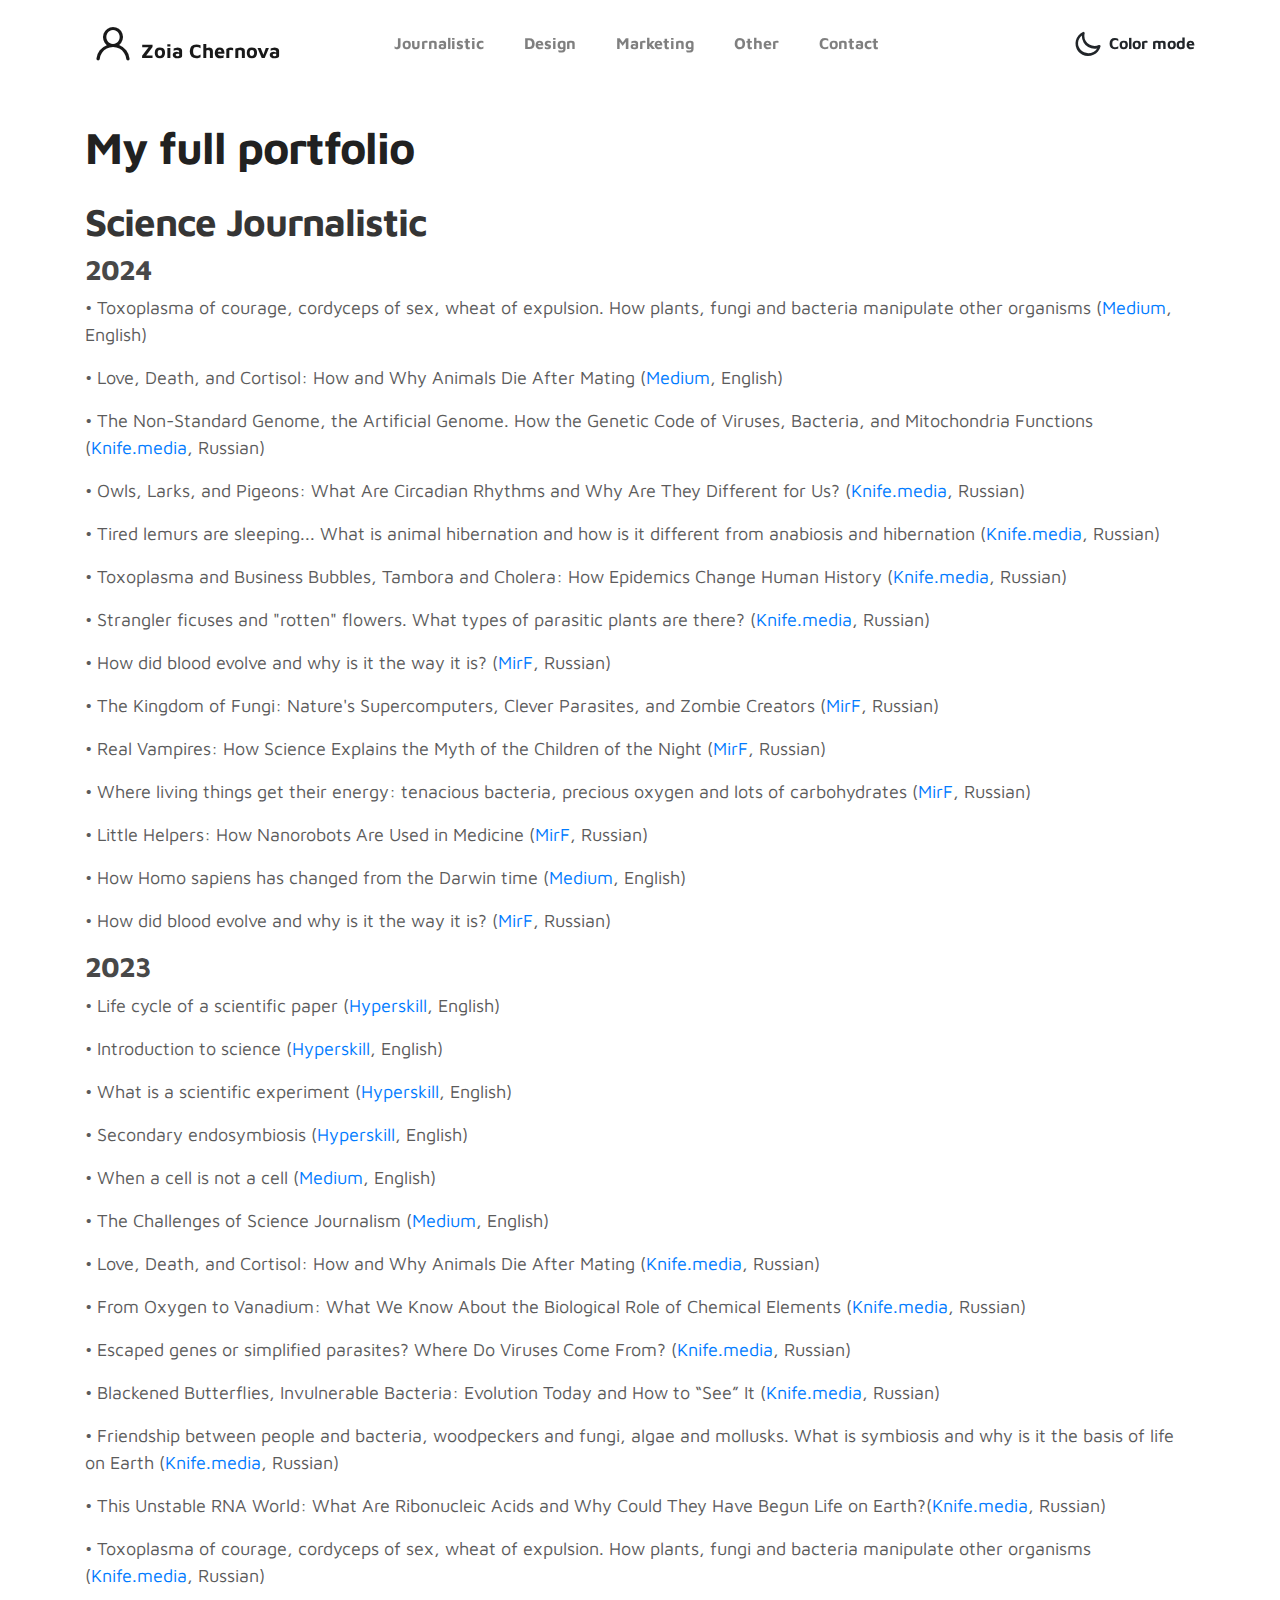
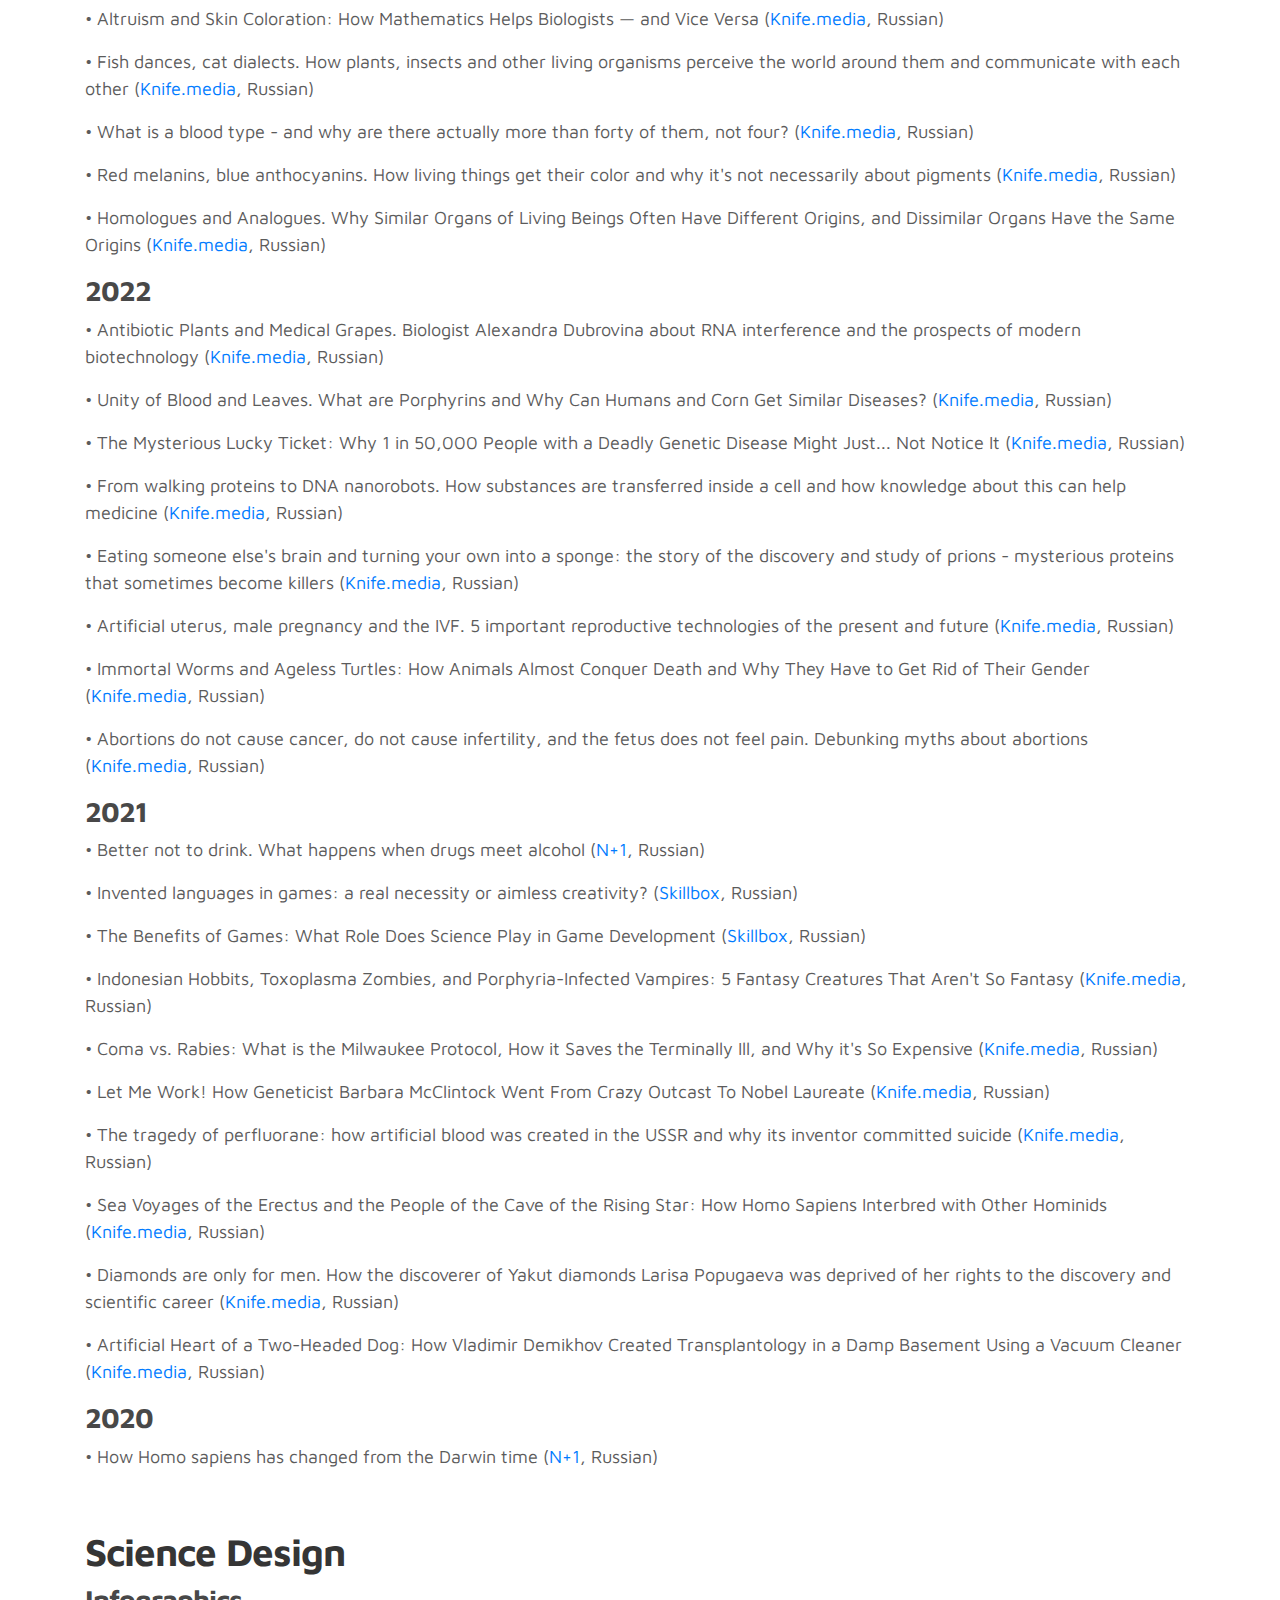
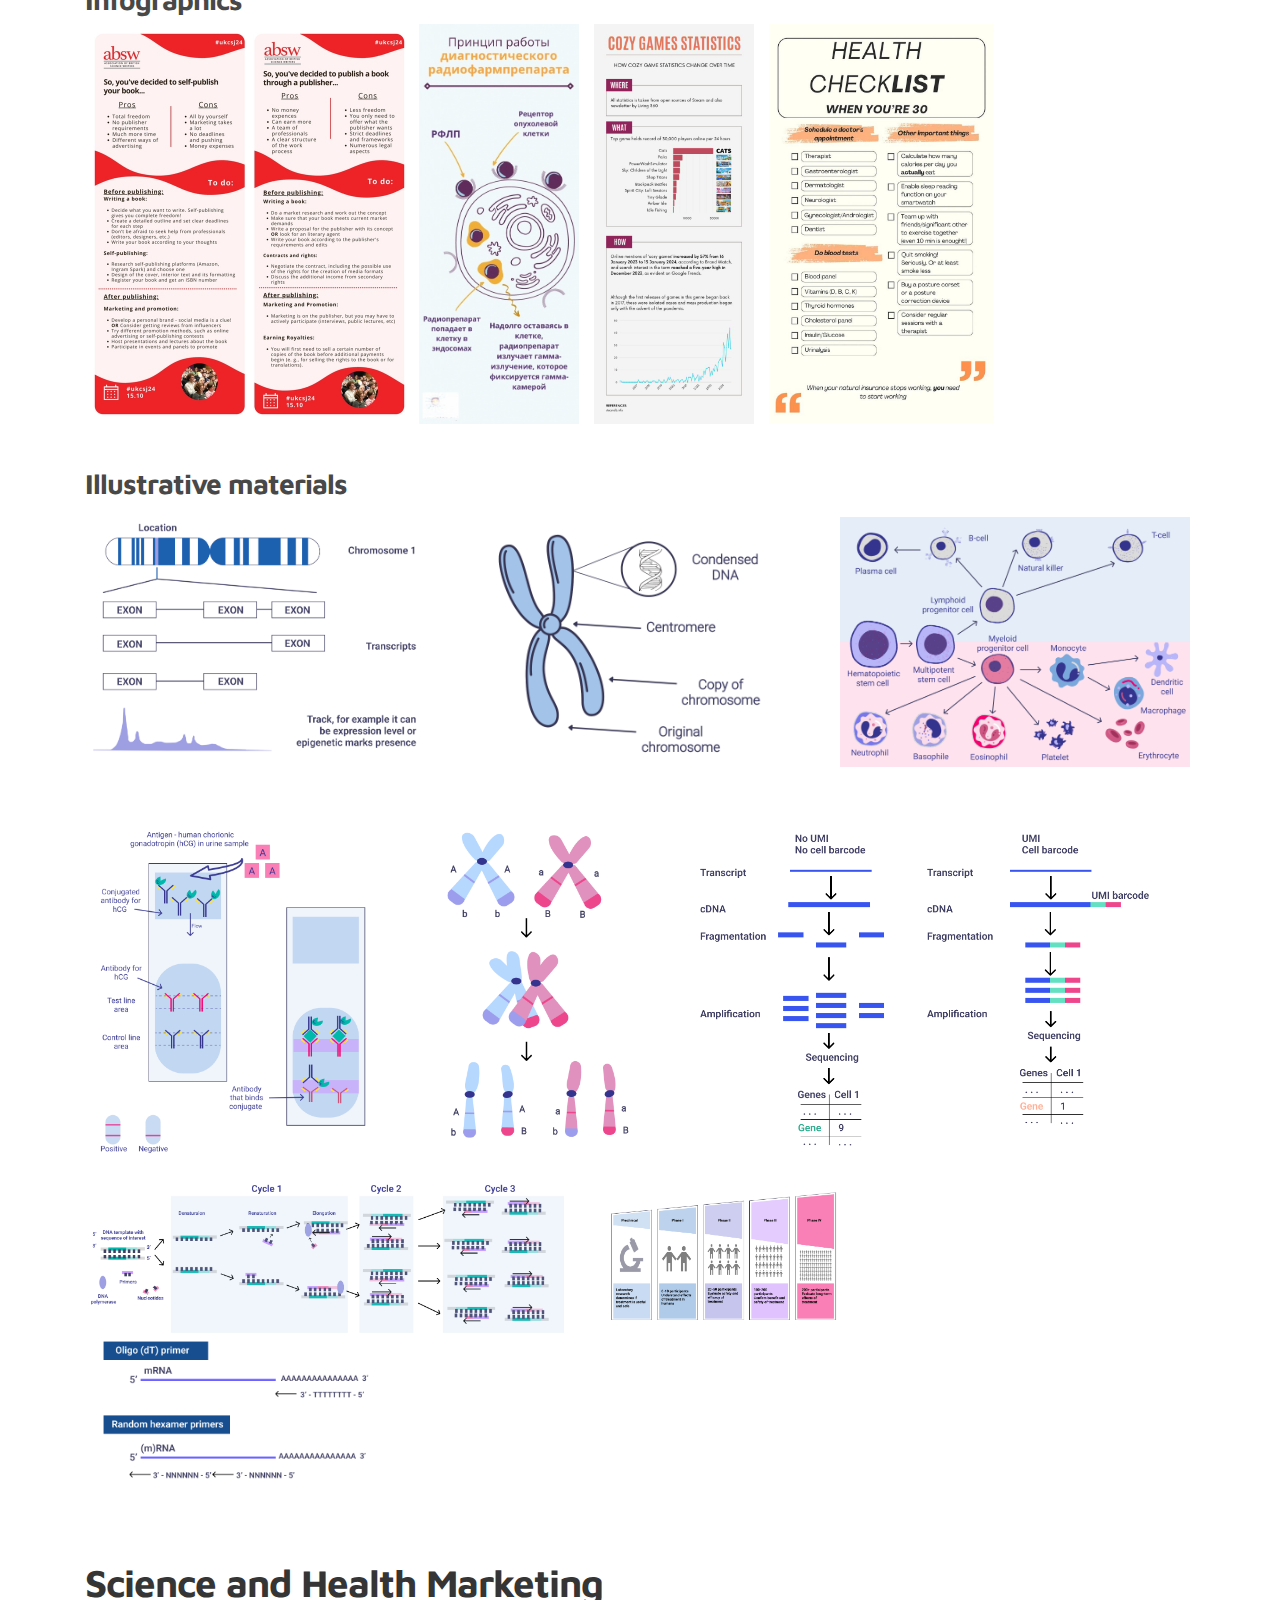
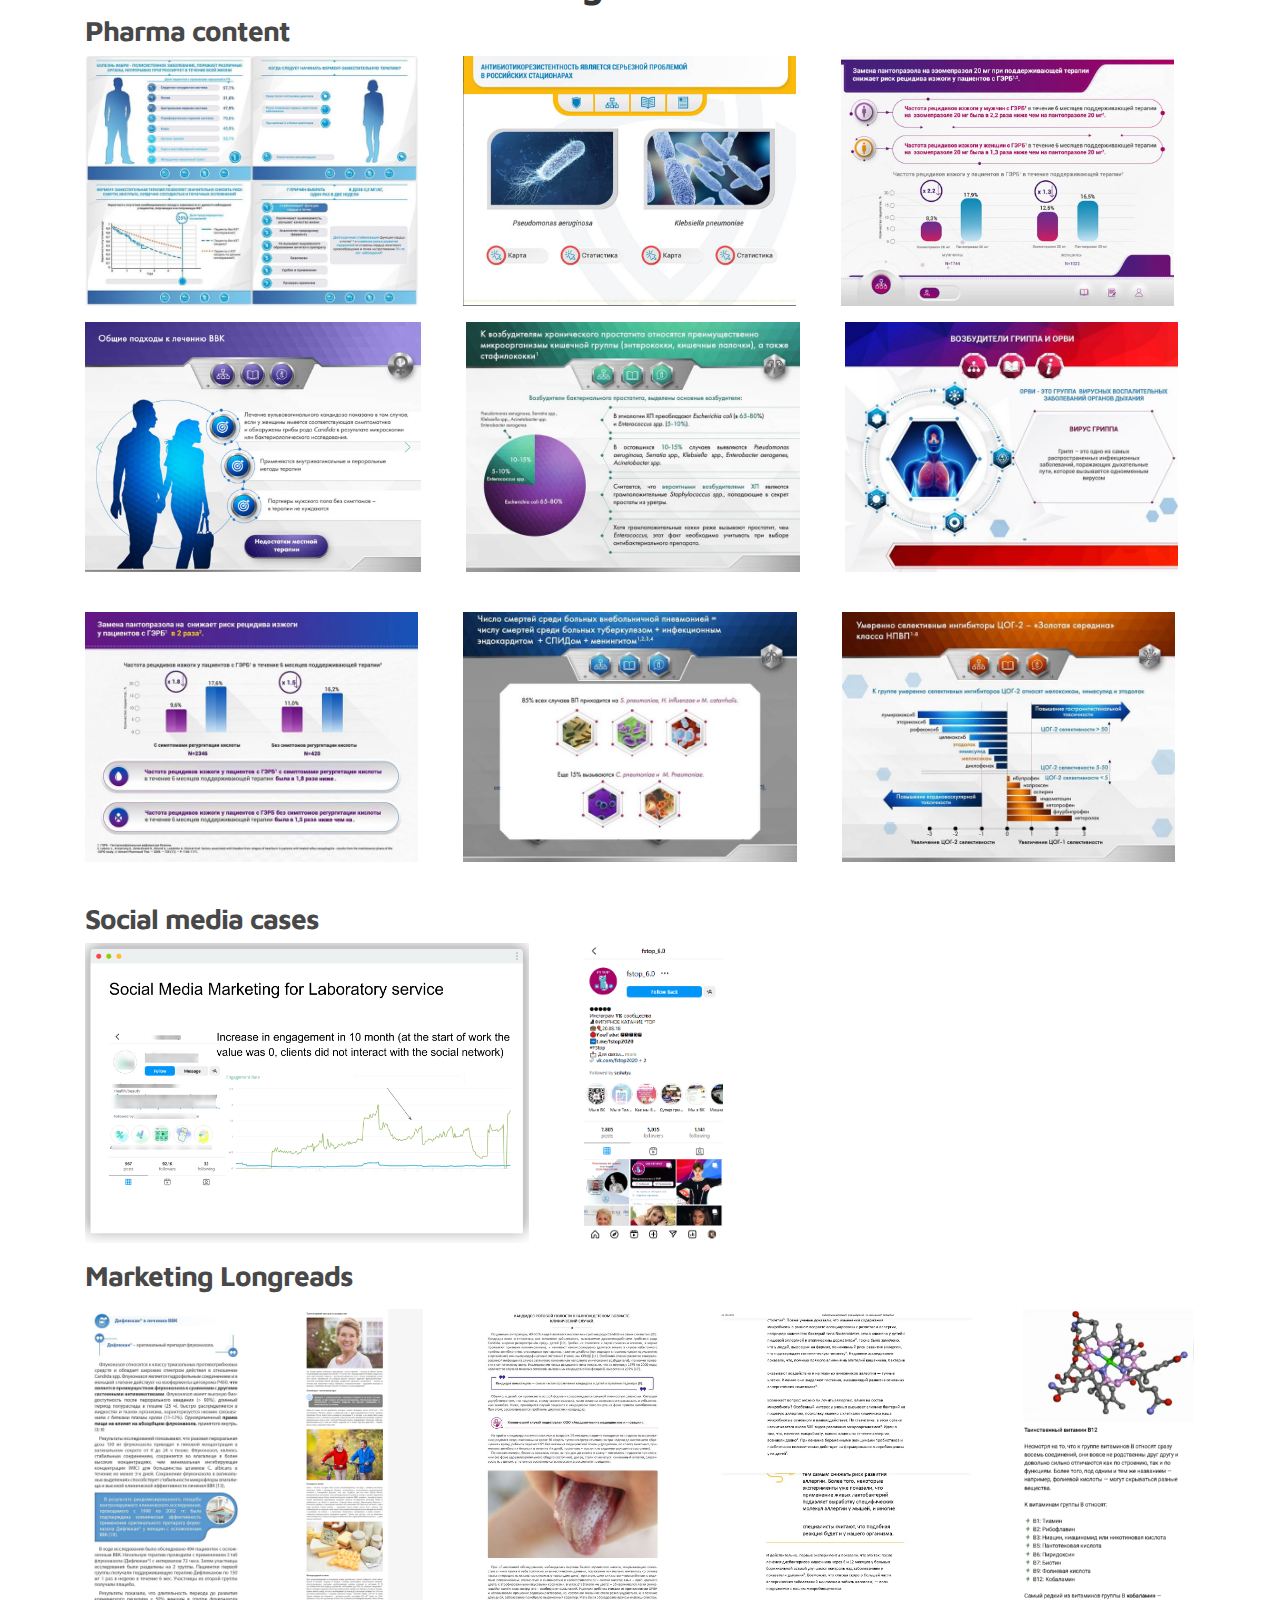
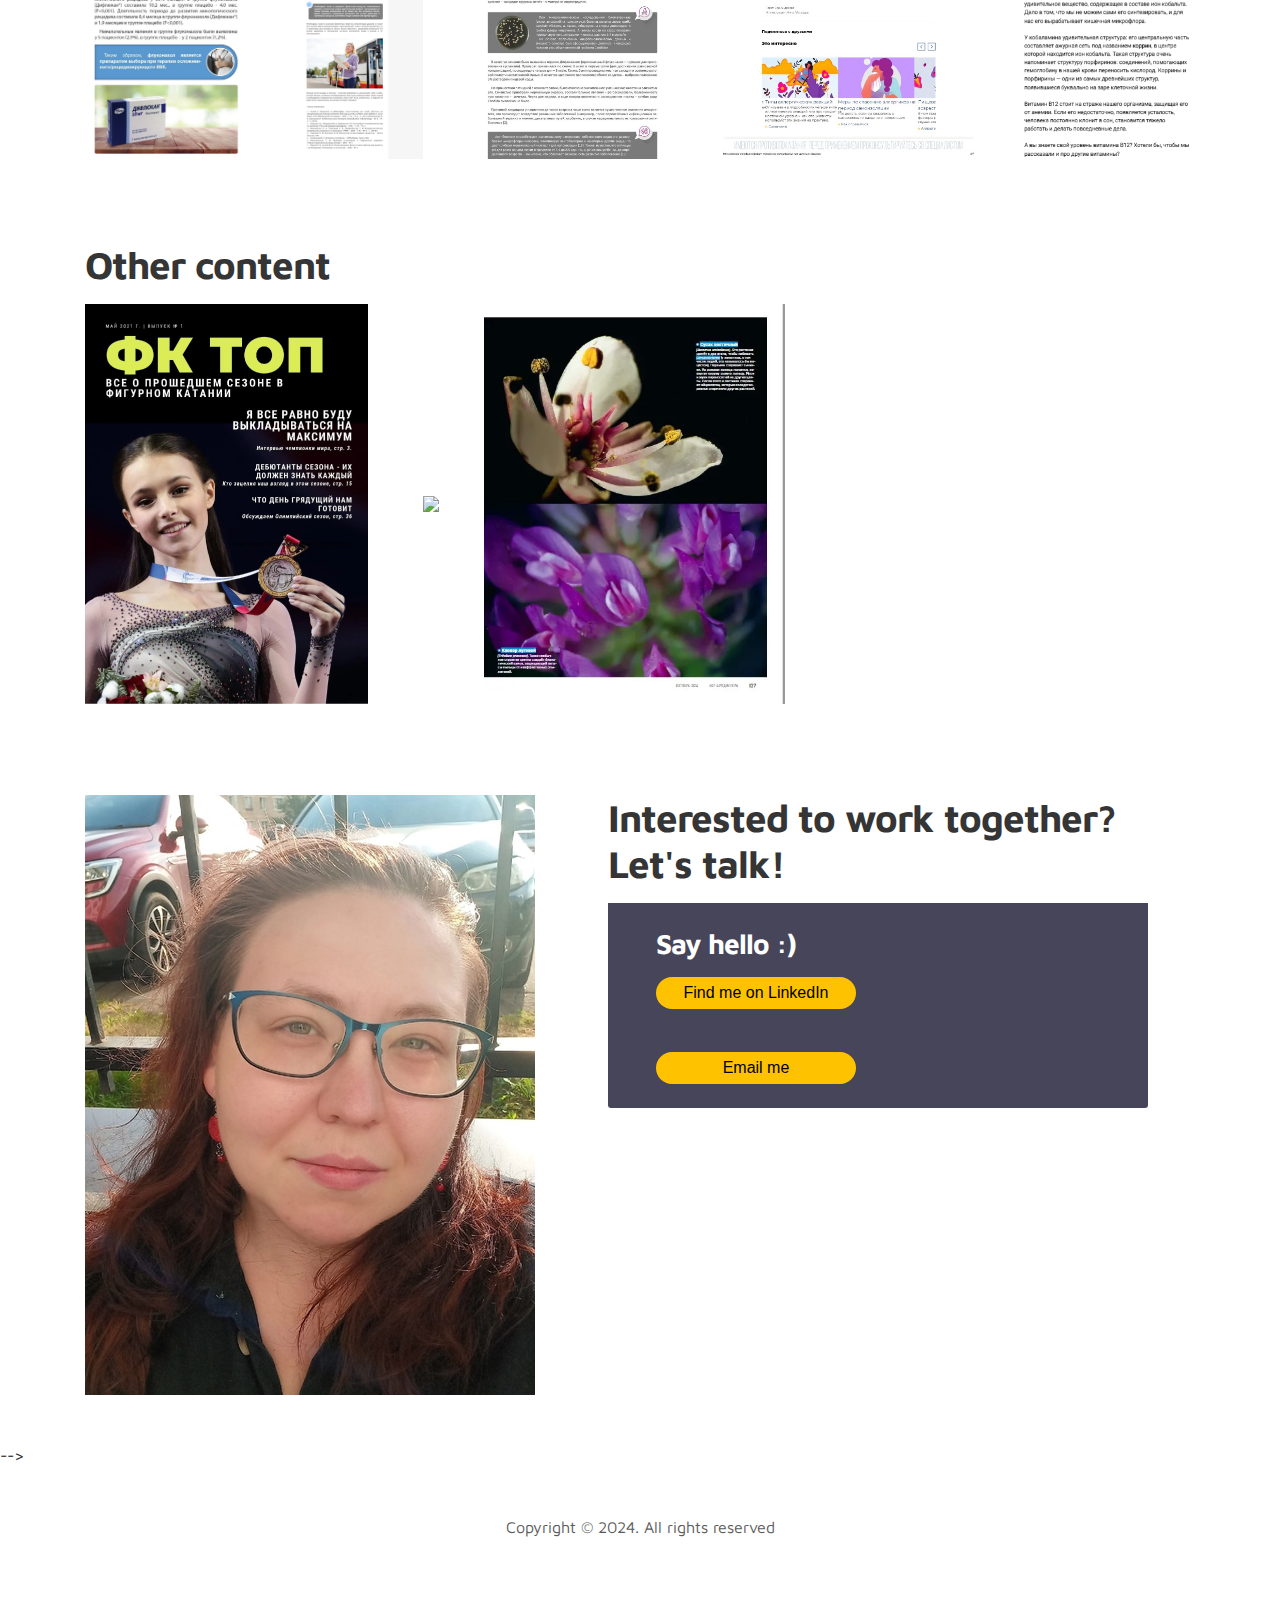
==== portfolio.html @ c978e949 "n+1" ====
<!doctype html>
<html lang="en">
  <head>
    <meta charset="utf-8">
    <meta name="viewport" content="width=device-width, initial-scale=1, shrink-to-fit=no">
    <meta name="description" content="">
    <meta name="author" content="">

    <title>Zoia Chernova</title>

    <link rel="stylesheet" href="css/bootstrap.min.css">
    <link rel="stylesheet" href="css/unicons.css">
    <link rel="stylesheet" href="css/owl.carousel.min.css">
    <link rel="stylesheet" href="css/owl.theme.default.min.css">

    <!-- MAIN STYLE -->
    <link rel="stylesheet" href="css/tooplate-style.css">
    
  </head>
  <body>
    
    <nav class="navbar navbar-expand-sm navbar-light">
      <div class="container">
          <a class="navbar-brand" href="index.html"><i class='uil uil-user'></i>Zoia Chernova</a>

          <button class="navbar-toggler" type="button" data-toggle="collapse" data-target="#navbarNav" aria-controls="navbarNav" aria-expanded="false"
              aria-label="Toggle navigation">
              <span class="navbar-toggler-icon"></span>
              <span class="navbar-toggler-icon"></span>
              <span class="navbar-toggler-icon"></span>
          </button>

          <div class="collapse navbar-collapse" id="navbarNav">
              <ul class="navbar-nav mx-auto">
                <a href="#journalistic" class="nav-link"><span data-hover="Journalistic">Journalistic</span></a>
                <a href="#design" class="nav-link"><span data-hover="Design">Design</span></a>
              <a href="#marketing" class="nav-link"><span data-hover="Marketing">Marketing</span></a> 
               <a href="#other" class="nav-link"><span data-hover="Other">Other</span></a> 
                 <a href="#contact" class="nav-link"><span data-hover="Contact">Contact</span></a>  
                  </li>
              </ul>

              <ul class="navbar-nav ml-lg-auto">
                  <div class="ml-lg-4">
                    <div class="color-mode d-lg-flex justify-content-center align-items-center">
                      <i class="color-mode-icon"></i>
                      Color mode
                    </div>
                  </div>
              </ul>
          </div>
      </div>
  </nav>
  <style>
    .libutton {
      display: flex;
      flex-direction: column;
      justify-content: center;
      padding: 7px;
      text-align: center;
      outline: none;
      text-decoration: none !important;
      color: #000000 !important;
      width: 200px;
      height: 32px;
      border-radius: 16px;
      background-color: #ffc200;
      font-family: "SF Pro Text", Helvetica, sans-serif;
    }
  </style>   
 

    <div class="container">
      
        <section id="journalistic">
          <p><br></p>
          <h1>My full portfolio</h1>
            <h2>Science Journalistic</h2>
            <div class="timeline">
                <div class="timeline-item">
                    <h3>2024</h3>
                    <p>&#8226 Toxoplasma of courage, cordyceps of sex, wheat of expulsion. How plants, fungi and bacteria manipulate other organisms (<a href="https://medium.com/@zoia_chernova/toxoplasma-of-courage-cordyceps-of-sex-wheat-of-expulsion-b363955a9b82">Medium</a>, English)</p>
                    <p>&#8226 Love, Death, and Cortisol: How and Why Animals Die After Mating (<a href="https://medium.com/@zoia_chernova/love-death-and-cortisol-how-and-why-animals-die-after-mating-69a933101556">Medium</a>, English)</p>
                    <p>&#8226 The Non-Standard Genome, the Artificial Genome. How the Genetic Code of Viruses, Bacteria, and Mitochondria Functions (<a href="https://knife.media/nonstandard-genome/">Knife.media</a>, Russian)</p>
                    <p>&#8226 Owls, Larks, and Pigeons: What Are Circadian Rhythms and Why Are They Different for Us? (<a href="https://knife.media/cyrcadian-rhythm/">Knife.media</a>, Russian)</p>
                    <p>&#8226 Tired lemurs are sleeping... What is animal hibernation and how is it different from anabiosis and hibernation (<a href="https://knife.media/animal-long-sleep/">Knife.media</a>, Russian)</p>
                    <p>&#8226 Toxoplasma and Business Bubbles, Tambora and Cholera: How Epidemics Change Human History (<a href="https://knife.media/epidemics/">Knife.media</a>, Russian)</p>
                    <p>&#8226 Strangler ficuses and "rotten" flowers. What types of parasitic plants are there? (<a href="https://knife.media/parasite-plants/">Knife.media</a>, Russian)</p>
                    <p>&#8226 How did blood evolve and why is it the way it is? (<a href="https://www.mirf.ru/science/kak-poyavilas-krov-i-pochemu-ona-takaya">MirF</a>, Russian)</p>
                    <p>&#8226 The Kingdom of Fungi: Nature's Supercomputers, Clever Parasites, and Zombie Creators (<a href="https://www.mirf.ru/science/carstvo-gribov">MirF</a>, Russian)</p>
                    <p>&#8226 Real Vampires: How Science Explains the Myth of the Children of the Night (<a href="https://www.mirf.ru/science/nastoyashchie-vampiry">MirF</a>, Russian)</p>
                    <p>&#8226 Where living things get their energy: tenacious bacteria, precious oxygen and lots of carbohydrates (<a href="https://www.mirf.ru/science/otkuda-jivye-sushchestva-berut-energiu-">MirF</a>, Russian)</p>
                    <p>&#8226 Little Helpers: How Nanorobots Are Used in Medicine (<a href="https://www.mirf.ru/science/malenkie-pomoschniki-kak-ispolzuyut-nanorobotov-v-medicine">MirF</a>, Russian)</p>
                    <p>&#8226 How Homo sapiens has changed from the Darwin time (<a href="https://medium.com/@zoia_chernova/how-homo-sapiens-has-changed-from-the-darwin-time-c01ac2f1dd58">Medium</a>, English)</p>
                    <p>&#8226 How did blood evolve and why is it the way it is? (<a href="https://www.mirf.ru/science/kak-poyavilas-krov-i-pochemu-ona-takaya">MirF</a>, Russian)</p>
                  </div>
                <div class="timeline-item">
                    <h3>2023</h3>
                    <p>&#8226 Life cycle of a scientific paper (<a href="https://hyperskill.org/learn/step/21910">Hyperskill</a>, English)</p>
                    <p>&#8226 Introduction to science (<a href="https://hyperskill.org/learn/step/21658">Hyperskill</a>, English)</p>
                    <p>&#8226 What is a scientific experiment (<a href="https://hyperskill.org/learn/step/23557">Hyperskill</a>, English)</p>

                    <p>&#8226 Secondary endosymbiosis (<a href="https://hyperskill.org/learn/step/29078">Hyperskill</a>, English)</p>
                    <p>&#8226 When a cell is not a cell (<a href="https://medium.com/@zoia_chernova/when-a-cell-is-not-a-cell-f60b4b66dda9">Medium</a>, English)</p>
                    <p>&#8226 The Challenges of Science Journalism (<a href="https://medium.com/@zoia_chernova/the-challenges-of-science-journalism-40f55e48357e">Medium</a>, English)</p>
                    <p>&#8226 Love, Death, and Cortisol: How and Why Animals Die After Mating (<a href="https://knife.media/love-death-cortisol/">Knife.media</a>, Russian)</p>
                    <p>&#8226 From Oxygen to Vanadium: What We Know About the Biological Role of Chemical Elements (<a href="https://knife.media/chemodiversity/">Knife.media</a>, Russian)</p>
                    <p>&#8226 Escaped genes or simplified parasites? Where Do Viruses Come From? (<a href="https://knife.media/viral-world/">Knife.media</a>, Russian)</p>
                    <p>&#8226 Blackened Butterflies, Invulnerable Bacteria: Evolution Today and How to “See” It (<a href="https://knife.media/evolution-now/">Knife.media</a>, Russian)</p>
                    <p>&#8226 Friendship between people and bacteria, woodpeckers and fungi, algae and mollusks. What is symbiosis and why is it the basis of life on Earth (<a href="https://knife.media/symbiosis/">Knife.media</a>, Russian)</p>
                    <p>&#8226 This Unstable RNA World: What Are Ribonucleic Acids and Why Could They Have Begun Life on Earth?(<a href="https://knife.media/rna-world/">Knife.media</a>, Russian)</p>
                    <p>&#8226 Toxoplasma of courage, cordyceps of sex, wheat of expulsion. How plants, fungi and bacteria manipulate other organisms (<a href="https://knife.media/behaviour-parasites/">Knife.media</a>, Russian)</p>
                    <p>&#8226 Altruism and Skin Coloration: How Mathematics Helps Biologists — and Vice Versa (<a href="https://knife.media/biomath/">Knife.media</a>, Russian)</p>
                    <p>&#8226 Fish dances, cat dialects. How plants, insects and other living organisms perceive the world around them and communicate with each other (<a href="https://knife.media/animal-speech/">Knife.media</a>, Russian)</p>
                    <p>&#8226 What is a blood type - and why are there actually more than forty of them, not four? (<a href="https://knife.media/blood-type/">Knife.media</a>, Russian)</p>
                    <p>&#8226 Red melanins, blue anthocyanins. How living things get their color and why it's not necessarily about pigments (<a href="https://knife.media/nature-color/">Knife.media</a>, Russian)</p>
                    <p>&#8226 Homologues and Analogues. Why Similar Organs of Living Beings Often Have Different Origins, and Dissimilar Organs Have the Same Origins (<a href="https://knife.media/homology-analogy/">Knife.media</a>, Russian)</p>
                  </div>
                <div class="timeline-item">
                    <h3>2022</h3>
                    <p>&#8226 Antibiotic Plants and Medical Grapes. Biologist Alexandra Dubrovina about RNA interference and the prospects of modern biotechnology (<a href="https://knife.media/dubrovina/">Knife.media</a>, Russian)</p>
                    <p>&#8226 Unity of Blood and Leaves. What are Porphyrins and Why Can Humans and Corn Get Similar Diseases? (<a href="https://knife.media/porphyrin/">Knife.media</a>, Russian)</p>
                    <p>&#8226 The Mysterious Lucky Ticket: Why 1 in 50,000 People with a Deadly Genetic Disease Might Just... Not Notice It (<a href="https://knife.media/weird-genes/">Knife.media</a>, Russian)</p>
                    <p>&#8226 From walking proteins to DNA nanorobots. How substances are transferred inside a cell and how knowledge about this can help medicine (<a href="https://knife.media/moving-proteins/">Knife.media</a>, Russian)</p>
                    <p>&#8226 Eating someone else's brain and turning your own into a sponge: the story of the discovery and study of prions - mysterious proteins that sometimes become killers (<a href="https://knife.media/prion/">Knife.media</a>, Russian)</p>
                    <p>&#8226 Artificial uterus, male pregnancy and the IVF. 5 ​​important reproductive technologies of the present and future (<a href="https://knife.media/future-pregnancy/">Knife.media</a>, Russian)</p>
                    <p>&#8226 Immortal Worms and Ageless Turtles: How Animals Almost Conquer Death and Why They Have to Get Rid of Their Gender (<a href="https://knife.media/animal-immortality/">Knife.media</a>, Russian)</p>
                    <p>&#8226 Abortions do not cause cancer, do not cause infertility, and the fetus does not feel pain. Debunking myths about abortions (<a href="https://knife.media/abortion/">Knife.media</a>, Russian)</p>
                  </div>
                <div class="timeline-item">
                  <h3>2021</h3>
                  <p>&#8226 Better not to drink. What happens when drugs meet alcohol (<a href="https://nplus1.ru/material/2021/01/02/alcohol-with-stuff">N+1</a>, Russian)</p>
                  <p>&#8226 Invented languages ​​in games: a real necessity or aimless creativity? (<a href="https://skillbox.ru/media/gamedev/vydumannye-yazyki-v-igrakh/">Skillbox</a>, Russian)</p>
                  <p>&#8226 The Benefits of Games: What Role Does Science Play in Game Development (<a href="https://skillbox.ru/media/gamedev/polza-igr-kakuyu-rol-v-geymdeve-igraet-nauka/">Skillbox</a>, Russian)</p>
                  <p>&#8226 Indonesian Hobbits, Toxoplasma Zombies, and Porphyria-Infected Vampires: 5 Fantasy Creatures That Aren't So Fantasy (<a href="https://knife.media/fantastic-creatures/">Knife.media</a>, Russian)</p>
                  <p>&#8226 Coma vs. Rabies: What is the Milwaukee Protocol, How it Saves the Terminally Ill, and Why it's So Expensive (<a href="https://knife.media/miluoki-protocol/">Knife.media</a>, Russian)</p>
                  <p>&#8226 Let Me Work! How Geneticist Barbara McClintock Went From Crazy Outcast To Nobel Laureate (<a href="https://knife.media/mcclintock/">Knife.media</a>, Russian)</p>
                  <p>&#8226 The tragedy of perfluorane: how artificial blood was created in the USSR and why its inventor committed suicide (<a href="https://knife.media/artificial-blood/">Knife.media</a>, Russian)</p>
                  <p>&#8226 Sea Voyages of the Erectus and the People of the Cave of the Rising Star: How Homo Sapiens Interbred with Other Hominids (<a href="https://knife.media/homo-erectus/">Knife.media</a>, Russian)</p>
                  <p>&#8226 Diamonds are only for men. How the discoverer of Yakut diamonds Larisa Popugaeva was deprived of her rights to the discovery and scientific career (<a href="https://knife.media/diamonds/">Knife.media</a>, Russian)</p>
                  <p>&#8226 Artificial Heart of a Two-Headed Dog: How Vladimir Demikhov Created Transplantology in a Damp Basement Using a Vacuum Cleaner (<a href="https://knife.media/demikhov/">Knife.media</a>, Russian)</p>
                </div>
              <div class="timeline-item">
                <h3>2020</h3>
                <p>&#8226 How Homo sapiens has changed from the Darwin time (<a href="https://nplus1.ru/material/2020/12/09/homosapnov">N+1</a>, Russian)</p>
              </div>
        </section>
        <section id="design">
          <p><br></p>
        <h2>Science Design</h2>
            <div class="timeline">
                <div class="timeline-item">
                    <h3>Infographics</h3>
            <img class="info" src="images/undraw/absw2.jpg" height="400px"></img> 
                    <img class="info" src="images/undraw/radio1.jpg" height="400px"></img> &nbsp;
                    <img class="info" src="images/undraw/steam.jpg" height="400px"></img> &nbsp;
                    <img class="info" src="images/undraw/health.jpg" height="400px"></img> 
                    <p><br></p>
                </div>
                <div class="timeline-item">
                    <h3>Illustrative materials</h3>
                    <p></p>
                    <img class="info" src="images/undraw/pic1.png" height="250px"></img> &nbsp; &nbsp;&nbsp;&nbsp;&nbsp;&nbsp;
                    <img class="info" src="images/undraw/pic2.png" height="250px"></img> &nbsp; &nbsp;&nbsp;&nbsp;&nbsp;&nbsp;
                    <img class="info" src="images/undraw/pic3.png" height="250px"></img> &nbsp; &nbsp;&nbsp;&nbsp;&nbsp;&nbsp;
                    <p></p>
                    <img class="info" src="images/undraw/pic4.png" height="350px"></img> &nbsp; &nbsp;&nbsp;&nbsp;&nbsp;&nbsp;
                    <img class="info" src="images/undraw/pic5.png" height="350px"></img> &nbsp; &nbsp;&nbsp;&nbsp;&nbsp;&nbsp;
                    <img class="info" src="images/undraw/pic8.png" height="350px"></img> &nbsp; &nbsp;&nbsp;&nbsp;&nbsp;&nbsp;
                    <p></p>
                    <img class="info" src="images/undraw/pic6.png" height="160px"></img> &nbsp; &nbsp;&nbsp;&nbsp;&nbsp;
                    <img class="info" src="images/undraw/pic7.png" height="160px"></img> &nbsp; &nbsp;&nbsp;&nbsp;&nbsp;
                    <img class="info" src="images/undraw/pic9.png" height="160px"></img> &nbsp; &nbsp;&nbsp;&nbsp;&nbsp;
                    <br> <br>
                </div>
            </div>  
        </section> 

       <section id="marketing">
          <p><br></p>
            <h2>Science and Health Marketing</h2>
            <div class="timeline">
                <div class="timeline-item">
                    <h3>Pharma content</h3>
                    <img class="info" src="images/undraw/mark1.jpg" height="250px"></img> &nbsp; &nbsp;&nbsp;&nbsp;&nbsp;&nbsp;
                    <img class="info" src="images/undraw/mark2.png" height="250px"></img> &nbsp; &nbsp;&nbsp;&nbsp;&nbsp;&nbsp;
                    <img class="info" src="images/undraw/mark3.png" height="250px"></img> 
                    <p></p>
                    <img class="info" src="images/undraw/mark4.png" height="250px"></img> &nbsp; &nbsp;&nbsp;&nbsp;&nbsp;&nbsp;
                    <img class="info" src="images/undraw/mark5.jpg" height="250px"></img> &nbsp; &nbsp;&nbsp;&nbsp;&nbsp;&nbsp;
                    <img class="info" src="images/undraw/mark6.jpg" height="250px"></img> &nbsp; &nbsp;&nbsp;&nbsp;&nbsp;&nbsp;
                    <p></p>
                    <img class="info" src="images/undraw/mark7.jpg" height="250px"></img> &nbsp; &nbsp;&nbsp;&nbsp;&nbsp;&nbsp;
                    <img class="info" src="images/undraw/mark11.jpg" height="250px"></img> &nbsp; &nbsp;&nbsp;&nbsp;&nbsp;&nbsp;
                    <img class="info" src="images/undraw/mark12.jpg" height="250px"></img> &nbsp; &nbsp;&nbsp;&nbsp;&nbsp;&nbsp;
                    <p></p>
                  </div>
                <div class="timeline-item">
                    <h3>Social media cases</h3>
                             <img src="images/project/project-image02.png" height="300px">  &nbsp; &nbsp;&nbsp;&nbsp;&nbsp;&nbsp;&nbsp;&nbsp;
                             <img src="images/undraw/media.png" height="300px">
                             <p></p>
                </div>
                <div class="timeline-item">
                    <h3>Marketing Longreads</h3>
                    <p></p>
                    <img class="info" src="images/undraw/long3.jpg" height="450px"></img> &nbsp; &nbsp;&nbsp;&nbsp;&nbsp;&nbsp;&nbsp;&nbsp;
                    <img class="info" src="images/undraw/long4.jpg" height="450px"></img> &nbsp; &nbsp;&nbsp;&nbsp;&nbsp;&nbsp;&nbsp;&nbsp;
                    <img class="info" src="images/undraw/long5.jpg" height="450px"></img> &nbsp; &nbsp;&nbsp;&nbsp;&nbsp;&nbsp;
                    <img class="info" src="images/undraw/long6.jpg" height="450px"></img> &nbsp; &nbsp;&nbsp;&nbsp;&nbsp;&nbsp;
                    <img class="info" src="images/undraw/long7.png" height="450px"></img> &nbsp; &nbsp;&nbsp;&nbsp;&nbsp;&nbsp;
                    <p></p>
                  </div>
        </section> 

        <section id="Other">
          <p><br></p>
            <h2>Other content</h2>
            <div class="timeline">
                <div class="timeline-item">
                    <p></p>
                    <img class="info" src="images/undraw/other1.webp" height="400px"></img> &nbsp; &nbsp;&nbsp;&nbsp;&nbsp;&nbsp;&nbsp;&nbsp;
                    <img class="info" src="images/undraw/other2.bmp" height="400px"></img> &nbsp; &nbsp;&nbsp;&nbsp;&nbsp;&nbsp;
                    <img class="info" src="images/undraw/other3.webp" height="400px"></img> &nbsp; &nbsp;&nbsp;&nbsp;&nbsp;&nbsp;
                    <p><br></p>                  
                  </div>
            </div>
        </section> 

    </div>
</body>
<section class="contact py-5" id="contact">
  <div class="container">
    <div class="row">
      
      <div class="col-lg-5 mr-lg-5 col-12">
        <div class="w-100">
          <img src="images/undraw/me.jpg"></img>
        </div>
       
      </div>

      <div class="col-lg-6 col-12">
        <div class="contact-form">
          <h2 class="mb-4">Interested to work together? Let's talk!</h2>
          
          <div class="contact-info d-flex justify-content-between align-items-center py-4 px-lg-5">
            <div class="contact-info-item">
              <h3 class="mb-3 text-white">Say hello :) </h3>
              <a class="libutton" href="https://www.linkedin.com/comm/mynetwork/discovery-see-all?usecase=PEOPLE_FOLLOWS&followMember=chernova-zoya-science-communicator" target="_blank">Find me on LinkedIn</a>
             <p><br></p>
              <a class="libutton" href="" target="_blank">Email me</a>

            </div>
        </div>
      </div>

    </div>
  </div>
</section> -->
        <!-- FOOTER -->
        <footer class="footer py-5">
            <div class="container">
                 <div class="row">
  
                      <div class="col-lg-12 col-12">                                
                          <p class="copyright-text text-center">Copyright &copy; 2024. All rights reserved</p>
                      </div>
                      
                 </div>
            </div>
       </footer>
  
      <script src="js/jquery-3.3.1.min.js"></script>
      <script src="js/popper.min.js"></script>
      <script src="js/bootstrap.min.js"></script>
      <script src="js/Headroom.js"></script>
      <script src="js/jQuery.headroom.js"></script>
      <script src="js/owl.carousel.min.js"></script>
      <script src="js/smoothscroll.js"></script>
      <script src="js/custom.js"></script>
  
    </body>
  </html>
---- css/unicons.css ----
@font-face {
  font-family: 'unicons';
  src: url('../font/unicons.eot?42479262');
  src: url('../font/unicons.eot?42479262#iefix') format('embedded-opentype'),
       url('../font/unicons.woff2?42479262') format('woff2'),
       url('../font/unicons.woff?42479262') format('woff'),
       url('../font/unicons.ttf?42479262') format('truetype'),
       url('../font/unicons.svg?42479262#unicons') format('svg');
  font-weight: normal;
  font-style: normal;
}
/* Chrome hack: SVG is rendered more smooth in Windozze. 100% magic, uncomment if you need it. */
/* Note, that will break hinting! In other OS-es font will be not as sharp as it could be */
/*
@media screen and (-webkit-min-device-pixel-ratio:0) {
  @font-face {
    font-family: 'unicons';
    src: url('../font/unicons.svg?42479262#unicons') format('svg');
  }
}
*/
 
 [class^="uil-"]:before, [class*=" uil-"]:before {
  font-family: "unicons";
  font-style: normal;
  font-weight: normal;
  speak: none;
 
  display: inline-block;
  text-decoration: inherit;
  width: 1em;
  margin-right: .2em;
  text-align: center;
  /* opacity: .8; */
 
  /* For safety - reset parent styles, that can break glyph codes*/
  font-variant: normal;
  text-transform: none;
 
  /* fix buttons height, for twitter bootstrap */
  line-height: 1em;
 
  /* Animation center compensation - margins should be symmetric */
  /* remove if not needed */
  margin-left: .2em;
 
  /* you can be more comfortable with increased icons size */
  /* font-size: 120%; */
 
  /* Font smoothing. That was taken from TWBS */
  -webkit-font-smoothing: antialiased;
  -moz-osx-font-smoothing: grayscale;
 
  /* Uncomment for 3D effect */
  /* text-shadow: 1px 1px 1px rgba(127, 127, 127, 0.3); */
}
 
.uil-abacus:before { content: '\e800'; } /* '' */
.uil-accessible-icon-alt:before { content: '\e801'; } /* '' */
.uil-adjust-alt:before { content: '\e802'; } /* '' */
.uil-adjust-circle:before { content: '\e803'; } /* '' */
.uil-adjust-half:before { content: '\e804'; } /* '' */
.uil-adjust:before { content: '\e805'; } /* '' */
.uil-airplay:before { content: '\e806'; } /* '' */
.uil-align-alt:before { content: '\e807'; } /* '' */
.uil-align-center-alt:before { content: '\e808'; } /* '' */
.uil-align-center-h:before { content: '\e809'; } /* '' */
.uil-align-center-justify:before { content: '\e80a'; } /* '' */
.uil-align-center-v:before { content: '\e80b'; } /* '' */
.uil-align-center:before { content: '\e80c'; } /* '' */
.uil-align-justify:before { content: '\e80d'; } /* '' */
.uil-align-left-justify:before { content: '\e80e'; } /* '' */
.uil-align-left:before { content: '\e80f'; } /* '' */
.uil-align-letter-right:before { content: '\e810'; } /* '' */
.uil-align-right-justify:before { content: '\e811'; } /* '' */
.uil-align-right:before { content: '\e812'; } /* '' */
.uil-align:before { content: '\e813'; } /* '' */
.uil-ambulance:before { content: '\e814'; } /* '' */
.uil-analysis:before { content: '\e815'; } /* '' */
.uil-analytics:before { content: '\e816'; } /* '' */
.uil-anchor:before { content: '\e817'; } /* '' */
.uil-android-phone-slash:before { content: '\e818'; } /* '' */
.uil-angle-double-down:before { content: '\e819'; } /* '' */
.uil-angle-double-left:before { content: '\e81a'; } /* '' */
.uil-angle-double-right:before { content: '\e81b'; } /* '' */
.uil-angle-double-up:before { content: '\e81c'; } /* '' */
.uil-angle-down:before { content: '\e81d'; } /* '' */
.uil-angle-left:before { content: '\e81e'; } /* '' */
.uil-angle-right-b:before { content: '\e81f'; } /* '' */
.uil-angle-right:before { content: '\e820'; } /* '' */
.uil-angle-up:before { content: '\e821'; } /* '' */
.uil-annoyed-alt:before { content: '\e822'; } /* '' */
.uil-annoyed:before { content: '\e823'; } /* '' */
.uil-apps:before { content: '\e824'; } /* '' */
.uil-archive-alt:before { content: '\e825'; } /* '' */
.uil-archive:before { content: '\e826'; } /* '' */
.uil-arrow-break:before { content: '\e827'; } /* '' */
.uil-arrow-circle-down:before { content: '\e828'; } /* '' */
.uil-arrow-circle-left:before { content: '\e829'; } /* '' */
.uil-arrow-circle-right:before { content: '\e82a'; } /* '' */
.uil-arrow-circle-up:before { content: '\e82b'; } /* '' */
.uil-arrow-compress-h:before { content: '\e82c'; } /* '' */
.uil-arrow-down-left:before { content: '\e82d'; } /* '' */
.uil-arrow-down-right:before { content: '\e82e'; } /* '' */
.uil-arrow-down:before { content: '\e82f'; } /* '' */
.uil-arrow-from-right:before { content: '\e830'; } /* '' */
.uil-arrow-from-top:before { content: '\e831'; } /* '' */
.uil-arrow-growth:before { content: '\e832'; } /* '' */
.uil-arrow-left:before { content: '\e833'; } /* '' */
.uil-arrow-random:before { content: '\e834'; } /* '' */
.uil-arrow-resize-diagonal:before { content: '\e835'; } /* '' */
.uil-arrow-right:before { content: '\e836'; } /* '' */
.uil-arrow-to-bottom:before { content: '\e837'; } /* '' */
.uil-arrow-to-right:before { content: '\e838'; } /* '' */
.uil-arrow-up-left:before { content: '\e839'; } /* '' */
.uil-arrow-up-right:before { content: '\e83a'; } /* '' */
.uil-arrow-up:before { content: '\e83b'; } /* '' */
.uil-arrows-h-alt:before { content: '\e83c'; } /* '' */
.uil-arrows-h:before { content: '\e83d'; } /* '' */
.uil-arrows-left-down:before { content: '\e83e'; } /* '' */
.uil-arrows-maximize:before { content: '\e83f'; } /* '' */
.uil-arrows-merge:before { content: '\e840'; } /* '' */
.uil-arrows-resize-h:before { content: '\e841'; } /* '' */
.uil-arrows-resize-v:before { content: '\e842'; } /* '' */
.uil-arrows-resize:before { content: '\e843'; } /* '' */
.uil-arrows-right-down:before { content: '\e844'; } /* '' */
.uil-arrows-shrink-h:before { content: '\e845'; } /* '' */
.uil-arrows-shrink-v:before { content: '\e846'; } /* '' */
.uil-arrows-up-right:before { content: '\e847'; } /* '' */
.uil-arrows-v-alt:before { content: '\e848'; } /* '' */
.uil-arrows-v:before { content: '\e849'; } /* '' */
.uil-at:before { content: '\e84a'; } /* '' */
.uil-atm-card:before { content: '\e84b'; } /* '' */
.uil-atom:before { content: '\e84c'; } /* '' */
.uil-auto-flash:before { content: '\e84d'; } /* '' */
.uil-award-alt:before { content: '\e84e'; } /* '' */
.uil-award:before { content: '\e84f'; } /* '' */
.uil-baby-carriage:before { content: '\e850'; } /* '' */
.uil-backpack:before { content: '\e851'; } /* '' */
.uil-backspace:before { content: '\e852'; } /* '' */
.uil-backward:before { content: '\e853'; } /* '' */
.uil-bag-alt:before { content: '\e854'; } /* '' */
.uil-bag-slash:before { content: '\e855'; } /* '' */
.uil-bag:before { content: '\e856'; } /* '' */
.uil-ball:before { content: '\e857'; } /* '' */
.uil-ban:before { content: '\e858'; } /* '' */
.uil-bars:before { content: '\e859'; } /* '' */
.uil-basketball-hoop:before { content: '\e85a'; } /* '' */
.uil-basketball:before { content: '\e85b'; } /* '' */
.uil-battery-bolt:before { content: '\e85c'; } /* '' */
.uil-battery-empty:before { content: '\e85d'; } /* '' */
.uil-bed-double:before { content: '\e85e'; } /* '' */
.uil-bed:before { content: '\e85f'; } /* '' */
.uil-bell-school:before { content: '\e860'; } /* '' */
.uil-bell-slash:before { content: '\e861'; } /* '' */
.uil-bill:before { content: '\e862'; } /* '' */
.uil-bitcoin-circle:before { content: '\e863'; } /* '' */
.uil-bitcoin:before { content: '\e864'; } /* '' */
.uil-bluetooth-b:before { content: '\e865'; } /* '' */
.uil-bolt-alt:before { content: '\e866'; } /* '' */
.uil-bolt-slash:before { content: '\e867'; } /* '' */
.uil-bolt:before { content: '\e868'; } /* '' */
.uil-book-alt:before { content: '\e869'; } /* '' */
.uil-book-medical:before { content: '\e86a'; } /* '' */
.uil-book-open:before { content: '\e86b'; } /* '' */
.uil-book-reader:before { content: '\e86c'; } /* '' */
.uil-book:before { content: '\e86d'; } /* '' */
.uil-bookmark-full:before { content: '\e86e'; } /* '' */
.uil-bookmark:before { content: '\e86f'; } /* '' */
.uil-books:before { content: '\e870'; } /* '' */
.uil-boombox:before { content: '\e871'; } /* '' */
.uil-border-alt:before { content: '\e872'; } /* '' */
.uil-border-bottom:before { content: '\e873'; } /* '' */
.uil-border-clear:before { content: '\e874'; } /* '' */
.uil-border-horizontal:before { content: '\e875'; } /* '' */
.uil-border-inner:before { content: '\e876'; } /* '' */
.uil-border-left:before { content: '\e877'; } /* '' */
.uil-border-out:before { content: '\e878'; } /* '' */
.uil-border-right:before { content: '\e879'; } /* '' */
.uil-border-top:before { content: '\e87a'; } /* '' */
.uil-border-vertical:before { content: '\e87b'; } /* '' */
.uil-box:before { content: '\e87c'; } /* '' */
.uil-briefcase-alt:before { content: '\e87d'; } /* '' */
.uil-briefcase:before { content: '\e87e'; } /* '' */
.uil-bright:before { content: '\e87f'; } /* '' */
.uil-brightness-empty:before { content: '\e880'; } /* '' */
.uil-brightness-half:before { content: '\e881'; } /* '' */
.uil-brightness-low:before { content: '\e882'; } /* '' */
.uil-brightness-minus:before { content: '\e883'; } /* '' */
.uil-brightness-plus:before { content: '\e884'; } /* '' */
.uil-brightness:before { content: '\e885'; } /* '' */
.uil-bring-bottom:before { content: '\e886'; } /* '' */
.uil-bring-front:before { content: '\e887'; } /* '' */
.uil-brush-alt:before { content: '\e888'; } /* '' */
.uil-bug:before { content: '\e889'; } /* '' */
.uil-building:before { content: '\e88a'; } /* '' */
.uil-bullseye:before { content: '\e88b'; } /* '' */
.uil-bus-alt:before { content: '\e88c'; } /* '' */
.uil-bus-school:before { content: '\e88d'; } /* '' */
.uil-bus:before { content: '\e88e'; } /* '' */
.uil-calcualtor:before { content: '\e88f'; } /* '' */
.uil-calculator-alt:before { content: '\e890'; } /* '' */
.uil-calendar-alt:before { content: '\e891'; } /* '' */
.uil-calendar-slash:before { content: '\e892'; } /* '' */
.uil-calender:before { content: '\e893'; } /* '' */
.uil-calling:before { content: '\e894'; } /* '' */
.uil-camera-plus:before { content: '\e895'; } /* '' */
.uil-camera-slash:before { content: '\e896'; } /* '' */
.uil-camera:before { content: '\e897'; } /* '' */
.uil-cancel:before { content: '\e898'; } /* '' */
.uil-capsule:before { content: '\e899'; } /* '' */
.uil-capture:before { content: '\e89a'; } /* '' */
.uil-car-sideview:before { content: '\e89b'; } /* '' */
.uil-car-slash:before { content: '\e89c'; } /* '' */
.uil-car-wash:before { content: '\e89d'; } /* '' */
.uil-car:before { content: '\e89e'; } /* '' */
.uil-card-atm:before { content: '\e89f'; } /* '' */
.uil-caret-right:before { content: '\e8a0'; } /* '' */
.uil-cart:before { content: '\e8a1'; } /* '' */
.uil-cell:before { content: '\e8a2'; } /* '' */
.uil-celsius:before { content: '\e8a3'; } /* '' */
.uil-chart-bar-alt:before { content: '\e8a4'; } /* '' */
.uil-chart-bar:before { content: '\e8a5'; } /* '' */
.uil-chart-down:before { content: '\e8a6'; } /* '' */
.uil-chart-growth-alt:before { content: '\e8a7'; } /* '' */
.uil-chart-growth:before { content: '\e8a8'; } /* '' */
.uil-chart-line:before { content: '\e8a9'; } /* '' */
.uil-chart-pie-alt:before { content: '\e8aa'; } /* '' */
.uil-chart-pie:before { content: '\e8ab'; } /* '' */
.uil-chart:before { content: '\e8ac'; } /* '' */
.uil-chat-bubble-user:before { content: '\e8ad'; } /* '' */
.uil-chat-info:before { content: '\e8ae'; } /* '' */
.uil-chat:before { content: '\e8af'; } /* '' */
.uil-check-circle:before { content: '\e8b0'; } /* '' */
.uil-check-square:before { content: '\e8b1'; } /* '' */
.uil-check:before { content: '\e8b2'; } /* '' */
.uil-circle-layer:before { content: '\e8b3'; } /* '' */
.uil-circle:before { content: '\e8b4'; } /* '' */
.uil-circuit:before { content: '\e8b5'; } /* '' */
.uil-clapper-board:before { content: '\e8b6'; } /* '' */
.uil-clipboard-alt:before { content: '\e8b7'; } /* '' */
.uil-clipboard-blank:before { content: '\e8b8'; } /* '' */
.uil-clipboard-notes:before { content: '\e8b9'; } /* '' */
.uil-clipboard:before { content: '\e8ba'; } /* '' */
.uil-clock-eight:before { content: '\e8bb'; } /* '' */
.uil-clock-five:before { content: '\e8bc'; } /* '' */
.uil-clock-nine:before { content: '\e8bd'; } /* '' */
.uil-clock-seven:before { content: '\e8be'; } /* '' */
.uil-clock-ten:before { content: '\e8bf'; } /* '' */
.uil-clock-three:before { content: '\e8c0'; } /* '' */
.uil-clock-two:before { content: '\e8c1'; } /* '' */
.uil-clock:before { content: '\e8c2'; } /* '' */
.uil-closed-captioning:before { content: '\e8c3'; } /* '' */
.uil-cloud-block:before { content: '\e8c4'; } /* '' */
.uil-cloud-bookmark:before { content: '\e8c5'; } /* '' */
.uil-cloud-check:before { content: '\e8c6'; } /* '' */
.uil-cloud-computing:before { content: '\e8c7'; } /* '' */
.uil-cloud-data-connection:before { content: '\e8c8'; } /* '' */
.uil-cloud-database-tree:before { content: '\e8c9'; } /* '' */
.uil-cloud-download:before { content: '\e8ca'; } /* '' */
.uil-cloud-drizzle:before { content: '\e8cb'; } /* '' */
.uil-cloud-exclamation:before { content: '\e8cc'; } /* '' */
.uil-cloud-hail:before { content: '\e8cd'; } /* '' */
.uil-cloud-heart:before { content: '\e8ce'; } /* '' */
.uil-cloud-info:before { content: '\e8cf'; } /* '' */
.uil-cloud-lock:before { content: '\e8d0'; } /* '' */
.uil-cloud-meatball:before { content: '\e8d1'; } /* '' */
.uil-cloud-moon-hail:before { content: '\e8d2'; } /* '' */
.uil-cloud-moon-meatball:before { content: '\e8d3'; } /* '' */
.uil-cloud-moon-rain:before { content: '\e8d4'; } /* '' */
.uil-cloud-moon-showers:before { content: '\e8d5'; } /* '' */
.uil-cloud-moon:before { content: '\e8d6'; } /* '' */
.uil-cloud-question:before { content: '\e8d7'; } /* '' */
.uil-cloud-rain-sun:before { content: '\e8d8'; } /* '' */
.uil-cloud-rain:before { content: '\e8d9'; } /* '' */
.uil-cloud-redo:before { content: '\e8da'; } /* '' */
.uil-cloud-set:before { content: '\e8db'; } /* '' */
.uil-cloud-share:before { content: '\e8dc'; } /* '' */
.uil-cloud-shield:before { content: '\e8dd'; } /* '' */
.uil-cloud-showers-alt:before { content: '\e8de'; } /* '' */
.uil-cloud-showers-heavy:before { content: '\e8df'; } /* '' */
.uil-cloud-showers:before { content: '\e8e0'; } /* '' */
.uil-cloud-slash:before { content: '\e8e1'; } /* '' */
.uil-cloud-sun-hail:before { content: '\e8e2'; } /* '' */
.uil-cloud-sun-meatball:before { content: '\e8e3'; } /* '' */
.uil-cloud-sun-rain-alt:before { content: '\e8e4'; } /* '' */
.uil-cloud-sun-rain:before { content: '\e8e5'; } /* '' */
.uil-cloud-sun-tear:before { content: '\e8e6'; } /* '' */
.uil-cloud-sun:before { content: '\e8e7'; } /* '' */
.uil-cloud-times:before { content: '\e8e8'; } /* '' */
.uil-cloud-unlock:before { content: '\e8e9'; } /* '' */
.uil-cloud-upload:before { content: '\e8ea'; } /* '' */
.uil-cloud-wifi:before { content: '\e8eb'; } /* '' */
.uil-cloud-wind:before { content: '\e8ec'; } /* '' */
.uil-cloud:before { content: '\e8ed'; } /* '' */
.uil-clouds:before { content: '\e8ee'; } /* '' */
.uil-club:before { content: '\e8ef'; } /* '' */
.uil-code:before { content: '\e8f0'; } /* '' */
.uil-coffee:before { content: '\e8f1'; } /* '' */
.uil-cog:before { content: '\e8f2'; } /* '' */
.uil-coins:before { content: '\e8f3'; } /* '' */
.uil-columns:before { content: '\e8f4'; } /* '' */
.uil-comment-alt-block:before { content: '\e8f5'; } /* '' */
.uil-comment-alt-chart-lines:before { content: '\e8f6'; } /* '' */
.uil-comment-alt-check:before { content: '\e8f7'; } /* '' */
.uil-comment-alt-dots:before { content: '\e8f8'; } /* '' */
.uil-comment-alt-download:before { content: '\e8f9'; } /* '' */
.uil-comment-alt-edit:before { content: '\e8fa'; } /* '' */
.uil-comment-alt-exclamation:before { content: '\e8fb'; } /* '' */
.uil-comment-alt-heart:before { content: '\e8fc'; } /* '' */
.uil-comment-alt-image:before { content: '\e8fd'; } /* '' */
.uil-comment-alt-info:before { content: '\e8fe'; } /* '' */
.uil-comment-alt-lines:before { content: '\e8ff'; } /* '' */
.uil-comment-alt-lock:before { content: '\e900'; } /* '' */
.uil-comment-alt-medical:before { content: '\e901'; } /* '' */
.uil-comment-alt-message:before { content: '\e902'; } /* '' */
.uil-comment-alt-notes:before { content: '\e903'; } /* '' */
.uil-comment-alt-plus:before { content: '\e904'; } /* '' */
.uil-comment-alt-question:before { content: '\e905'; } /* '' */
.uil-comment-alt-redo:before { content: '\e906'; } /* '' */
.uil-comment-alt-search:before { content: '\e907'; } /* '' */
.uil-comment-alt-share:before { content: '\e908'; } /* '' */
.uil-comment-alt-shield:before { content: '\e909'; } /* '' */
.uil-comment-alt-upload:before { content: '\e90a'; } /* '' */
.uil-comment-alt-verify:before { content: '\e90b'; } /* '' */
.uil-comment-alt:before { content: '\e90c'; } /* '' */
.uil-comment-block:before { content: '\e90d'; } /* '' */
.uil-comment-chart-line:before { content: '\e90e'; } /* '' */
.uil-comment-check:before { content: '\e90f'; } /* '' */
.uil-comment-dots:before { content: '\e910'; } /* '' */
.uil-comment-download:before { content: '\e911'; } /* '' */
.uil-comment-edit:before { content: '\e912'; } /* '' */
.uil-comment-exclamation:before { content: '\e913'; } /* '' */
.uil-comment-heart:before { content: '\e914'; } /* '' */
.uil-comment-image:before { content: '\e915'; } /* '' */
.uil-comment-info-alt:before { content: '\e916'; } /* '' */
.uil-comment-info:before { content: '\e917'; } /* '' */
.uil-comment-lines:before { content: '\e918'; } /* '' */
.uil-comment-lock:before { content: '\e919'; } /* '' */
.uil-comment-medical:before { content: '\e91a'; } /* '' */
.uil-comment-message:before { content: '\e91b'; } /* '' */
.uil-comment-notes:before { content: '\e91c'; } /* '' */
.uil-comment-plus:before { content: '\e91d'; } /* '' */
.uil-comment-question:before { content: '\e91e'; } /* '' */
.uil-comment-redo:before { content: '\e91f'; } /* '' */
.uil-comment-search:before { content: '\e920'; } /* '' */
.uil-comment-share:before { content: '\e921'; } /* '' */
.uil-comment-shield:before { content: '\e922'; } /* '' */
.uil-comment-slash:before { content: '\e923'; } /* '' */
.uil-comment-upload:before { content: '\e924'; } /* '' */
.uil-comment-verify:before { content: '\e925'; } /* '' */
.uil-comment:before { content: '\e926'; } /* '' */
.uil-comments-alt:before { content: '\e927'; } /* '' */
.uil-comments:before { content: '\e928'; } /* '' */
.uil-commnet-alt-slash:before { content: '\e929'; } /* '' */
.uil-compact-disc:before { content: '\e92a'; } /* '' */
.uil-compass:before { content: '\e92b'; } /* '' */
.uil-compress-alt-left:before { content: '\e92c'; } /* '' */
.uil-compress-alt:before { content: '\e92d'; } /* '' */
.uil-compress-arrows:before { content: '\e92e'; } /* '' */
.uil-compress-lines:before { content: '\e92f'; } /* '' */
.uil-compress-point:before { content: '\e930'; } /* '' */
.uil-compress-v:before { content: '\e931'; } /* '' */
.uil-compress:before { content: '\e932'; } /* '' */
.uil-computer-mouse:before { content: '\e933'; } /* '' */
.uil-confused:before { content: '\e934'; } /* '' */
.uil-constructor:before { content: '\e935'; } /* '' */
.uil-copy-alt:before { content: '\e936'; } /* '' */
.uil-copy-landscape:before { content: '\e937'; } /* '' */
.uil-copy:before { content: '\e938'; } /* '' */
.uil-copyright:before { content: '\e939'; } /* '' */
.uil-corner-down-left:before { content: '\e93a'; } /* '' */
.uil-corner-down-right-alt:before { content: '\e93b'; } /* '' */
.uil-corner-down-right:before { content: '\e93c'; } /* '' */
.uil-corner-left-down:before { content: '\e93d'; } /* '' */
.uil-corner-right-down:before { content: '\e93e'; } /* '' */
.uil-corner-up-left-alt:before { content: '\e93f'; } /* '' */
.uil-corner-up-left:before { content: '\e940'; } /* '' */
.uil-corner-up-right-alt:before { content: '\e941'; } /* '' */
.uil-corner-up-right:before { content: '\e942'; } /* '' */
.uil-creative-commons-pd-alt:before { content: '\e943'; } /* '' */
.uil-creative-commons-pd:before { content: '\e944'; } /* '' */
.uil-crockery:before { content: '\e945'; } /* '' */
.uil-crop-alt-rotate-left:before { content: '\e946'; } /* '' */
.uil-crop-alt-rotate-right:before { content: '\e947'; } /* '' */
.uil-crop-alt:before { content: '\e948'; } /* '' */
.uil-crosshair-alt:before { content: '\e949'; } /* '' */
.uil-crosshair:before { content: '\e94a'; } /* '' */
.uil-crosshairs:before { content: '\e94b'; } /* '' */
.uil-cube:before { content: '\e94c'; } /* '' */
.uil-data-sharing:before { content: '\e94d'; } /* '' */
.uil-database-alt:before { content: '\e94e'; } /* '' */
.uil-database:before { content: '\e94f'; } /* '' */
.uil-desert:before { content: '\e950'; } /* '' */
.uil-desktop-alt-slash:before { content: '\e951'; } /* '' */
.uil-desktop-alt:before { content: '\e952'; } /* '' */
.uil-desktop-cloud-alt:before { content: '\e953'; } /* '' */
.uil-desktop-slash:before { content: '\e954'; } /* '' */
.uil-desktop:before { content: '\e955'; } /* '' */
.uil-dialpad-alt:before { content: '\e956'; } /* '' */
.uil-dialpad:before { content: '\e957'; } /* '' */
.uil-diamond:before { content: '\e958'; } /* '' */
.uil-diary-alt:before { content: '\e959'; } /* '' */
.uil-diary:before { content: '\e95a'; } /* '' */
.uil-dice-five:before { content: '\e95b'; } /* '' */
.uil-dice-four:before { content: '\e95c'; } /* '' */
.uil-dice-one:before { content: '\e95d'; } /* '' */
.uil-dice-six:before { content: '\e95e'; } /* '' */
.uil-dice-three:before { content: '\e95f'; } /* '' */
.uil-dice-two:before { content: '\e960'; } /* '' */
.uil-direction:before { content: '\e961'; } /* '' */
.uil-directions:before { content: '\e962'; } /* '' */
.uil-dizzy-meh:before { content: '\e963'; } /* '' */
.uil-dna:before { content: '\e964'; } /* '' */
.uil-document-layout-center:before { content: '\e965'; } /* '' */
.uil-document-layout-left:before { content: '\e966'; } /* '' */
.uil-document-layout-right:before { content: '\e967'; } /* '' */
.uil-document:before { content: '\e968'; } /* '' */
.uil-dollar-alt:before { content: '\e969'; } /* '' */
.uil-dollar-sign-alt:before { content: '\e96a'; } /* '' */
.uil-dollar-sign:before { content: '\e96b'; } /* '' */
.uil-down-arrow:before { content: '\e96c'; } /* '' */
.uil-download-alt:before { content: '\e96d'; } /* '' */
.uil-dribbble:before { content: '\e96e'; } /* '' */
.uil-drill:before { content: '\e96f'; } /* '' */
.uil-dropbox:before { content: '\e970'; } /* '' */
.uil-dumbbell:before { content: '\e971'; } /* '' */
.uil-edit-alt:before { content: '\e972'; } /* '' */
.uil-edit:before { content: '\e973'; } /* '' */
.uil-ellipsis-h:before { content: '\e974'; } /* '' */
.uil-ellipsis-v:before { content: '\e975'; } /* '' */
.uil-emoji:before { content: '\e976'; } /* '' */
.uil-enter:before { content: '\e977'; } /* '' */
.uil-entry:before { content: '\e978'; } /* '' */
.uil-envelope-add:before { content: '\e979'; } /* '' */
.uil-envelope-alt:before { content: '\e97a'; } /* '' */
.uil-envelope-block:before { content: '\e97b'; } /* '' */
.uil-envelope-bookmark:before { content: '\e97c'; } /* '' */
.uil-envelope-check:before { content: '\e97d'; } /* '' */
.uil-envelope-download-alt:before { content: '\e97e'; } /* '' */
.uil-envelope-download:before { content: '\e97f'; } /* '' */
.uil-envelope-edit:before { content: '\e980'; } /* '' */
.uil-envelope-exclamation:before { content: '\e981'; } /* '' */
.uil-envelope-heart:before { content: '\e982'; } /* '' */
.uil-envelope-info:before { content: '\e983'; } /* '' */
.uil-envelope-lock:before { content: '\e984'; } /* '' */
.uil-envelope-minus:before { content: '\e985'; } /* '' */
.uil-envelope-open:before { content: '\e986'; } /* '' */
.uil-envelope-question:before { content: '\e987'; } /* '' */
.uil-envelope-receive:before { content: '\e988'; } /* '' */
.uil-envelope-redo:before { content: '\e989'; } /* '' */
.uil-envelope-search:before { content: '\e98a'; } /* '' */
.uil-envelope-send:before { content: '\e98b'; } /* '' */
.uil-envelope-share:before { content: '\e98c'; } /* '' */
.uil-envelope-shield:before { content: '\e98d'; } /* '' */
.uil-envelope-star:before { content: '\e98e'; } /* '' */
.uil-envelope-times:before { content: '\e98f'; } /* '' */
.uil-envelope-upload-alt:before { content: '\e990'; } /* '' */
.uil-envelope-upload:before { content: '\e991'; } /* '' */
.uil-envelope:before { content: '\e992'; } /* '' */
.uil-envelopes:before { content: '\e993'; } /* '' */
.uil-equal-circle:before { content: '\e994'; } /* '' */
.uil-euro-circle:before { content: '\e995'; } /* '' */
.uil-euro:before { content: '\e996'; } /* '' */
.uil-exchange-alt:before { content: '\e997'; } /* '' */
.uil-exchange:before { content: '\e998'; } /* '' */
.uil-exclamation-circle:before { content: '\e999'; } /* '' */
.uil-exclamation-octagon:before { content: '\e99a'; } /* '' */
.uil-exclamation-triangle:before { content: '\e99b'; } /* '' */
.uil-exclude:before { content: '\e99c'; } /* '' */
.uil-exit:before { content: '\e99d'; } /* '' */
.uil-expand-alt:before { content: '\e99e'; } /* '' */
.uil-expand-arrows-alt:before { content: '\e99f'; } /* '' */
.uil-expand-arrows:before { content: '\e9a0'; } /* '' */
.uil-expand-from-corner:before { content: '\e9a1'; } /* '' */
.uil-expand-left:before { content: '\e9a2'; } /* '' */
.uil-export:before { content: '\e9a3'; } /* '' */
.uil-exposure-alt:before { content: '\e9a4'; } /* '' */
.uil-exposure-increase:before { content: '\e9a5'; } /* '' */
.uil-external-link-alt:before { content: '\e9a6'; } /* '' */
.uil-eye-slash:before { content: '\e9a7'; } /* '' */
.uil-eye:before { content: '\e9a8'; } /* '' */
.uil-facebook:before { content: '\e9a9'; } /* '' */
.uil-fahrenheit:before { content: '\e9aa'; } /* '' */
.uil-fast-mail-alt:before { content: '\e9ab'; } /* '' */
.uil-fast-mail:before { content: '\e9ac'; } /* '' */
.uil-favorite:before { content: '\e9ad'; } /* '' */
.uil-feedback:before { content: '\e9ae'; } /* '' */
.uil-file-alt:before { content: '\e9af'; } /* '' */
.uil-file-blank:before { content: '\e9b0'; } /* '' */
.uil-file-block-alt:before { content: '\e9b1'; } /* '' */
.uil-file-bookmark-alt:before { content: '\e9b2'; } /* '' */
.uil-file-check-alt:before { content: '\e9b3'; } /* '' */
.uil-file-check:before { content: '\e9b4'; } /* '' */
.uil-file-contract-dollar:before { content: '\e9b5'; } /* '' */
.uil-file-copy-alt:before { content: '\e9b6'; } /* '' */
.uil-file-download-alt:before { content: '\e9b7'; } /* '' */
.uil-file-download:before { content: '\e9b8'; } /* '' */
.uil-file-edit-alt:before { content: '\e9b9'; } /* '' */
.uil-file-exclamation-alt:before { content: '\e9ba'; } /* '' */
.uil-file-exclamation:before { content: '\e9bb'; } /* '' */
.uil-file-heart:before { content: '\e9bc'; } /* '' */
.uil-file-info-alt:before { content: '\e9bd'; } /* '' */
.uil-file-landscape-alt:before { content: '\e9be'; } /* '' */
.uil-file-landscape:before { content: '\e9bf'; } /* '' */
.uil-file-lanscape-slash:before { content: '\e9c0'; } /* '' */
.uil-file-lock-alt:before { content: '\e9c1'; } /* '' */
.uil-file-medical-alt:before { content: '\e9c2'; } /* '' */
.uil-file-medical:before { content: '\e9c3'; } /* '' */
.uil-file-minus-alt:before { content: '\e9c4'; } /* '' */
.uil-file-minus:before { content: '\e9c5'; } /* '' */
.uil-file-network:before { content: '\e9c6'; } /* '' */
.uil-file-plus-alt:before { content: '\e9c7'; } /* '' */
.uil-file-plus:before { content: '\e9c8'; } /* '' */
.uil-file-question-alt:before { content: '\e9c9'; } /* '' */
.uil-file-question:before { content: '\e9ca'; } /* '' */
.uil-file-redo-alt:before { content: '\e9cb'; } /* '' */
.uil-file-search-alt:before { content: '\e9cc'; } /* '' */
.uil-file-share-alt:before { content: '\e9cd'; } /* '' */
.uil-file-shield-alt:before { content: '\e9ce'; } /* '' */
.uil-file-slash:before { content: '\e9cf'; } /* '' */
.uil-file-times-alt:before { content: '\e9d0'; } /* '' */
.uil-file-times:before { content: '\e9d1'; } /* '' */
.uil-file-upload-alt:before { content: '\e9d2'; } /* '' */
.uil-file-upload:before { content: '\e9d3'; } /* '' */
.uil-file:before { content: '\e9d4'; } /* '' */
.uil-files-landscapes-alt:before { content: '\e9d5'; } /* '' */
.uil-files-landscapes:before { content: '\e9d6'; } /* '' */
.uil-film:before { content: '\e9d7'; } /* '' */
.uil-filter-slash:before { content: '\e9d8'; } /* '' */
.uil-filter:before { content: '\e9d9'; } /* '' */
.uil-flask-potion:before { content: '\e9da'; } /* '' */
.uil-flask:before { content: '\e9db'; } /* '' */
.uil-flip-h-alt:before { content: '\e9dc'; } /* '' */
.uil-flip-h:before { content: '\e9dd'; } /* '' */
.uil-flip-v-alt:before { content: '\e9de'; } /* '' */
.uil-flip-v:before { content: '\e9df'; } /* '' */
.uil-flower:before { content: '\e9e0'; } /* '' */
.uil-focus-add:before { content: '\e9e1'; } /* '' */
.uil-focus-target:before { content: '\e9e2'; } /* '' */
.uil-focus:before { content: '\e9e3'; } /* '' */
.uil-folder-check:before { content: '\e9e4'; } /* '' */
.uil-folder-download:before { content: '\e9e5'; } /* '' */
.uil-folder-exclamation:before { content: '\e9e6'; } /* '' */
.uil-folder-heart:before { content: '\e9e7'; } /* '' */
.uil-folder-info:before { content: '\e9e8'; } /* '' */
.uil-folder-lock:before { content: '\e9e9'; } /* '' */
.uil-folder-medical:before { content: '\e9ea'; } /* '' */
.uil-folder-minus:before { content: '\e9eb'; } /* '' */
.uil-folder-network:before { content: '\e9ec'; } /* '' */
.uil-folder-plus:before { content: '\e9ed'; } /* '' */
.uil-folder-question:before { content: '\e9ee'; } /* '' */
.uil-folder-slash:before { content: '\e9ef'; } /* '' */
.uil-folder-times:before { content: '\e9f0'; } /* '' */
.uil-folder-upload:before { content: '\e9f1'; } /* '' */
.uil-folder:before { content: '\e9f2'; } /* '' */
.uil-food:before { content: '\e9f3'; } /* '' */
.uil-football-american:before { content: '\e9f4'; } /* '' */
.uil-football-ball:before { content: '\e9f5'; } /* '' */
.uil-football:before { content: '\e9f6'; } /* '' */
.uil-forecastcloud-moon-tear:before { content: '\e9f7'; } /* '' */
.uil-forwaded-call:before { content: '\e9f8'; } /* '' */
.uil-forward:before { content: '\e9f9'; } /* '' */
.uil-frown:before { content: '\e9fa'; } /* '' */
.uil-game-structure:before { content: '\e9fb'; } /* '' */
.uil-game:before { content: '\e9fc'; } /* '' */
.uil-gift:before { content: '\e9fd'; } /* '' */
.uil-glass-martini-alt-slash:before { content: '\e9fe'; } /* '' */
.uil-glass-martini-alt:before { content: '\e9ff'; } /* '' */
.uil-glass-martini:before { content: '\ea00'; } /* '' */
.uil-glass-tea:before { content: '\ea01'; } /* '' */
.uil-glass:before { content: '\ea02'; } /* '' */
.uil-globe:before { content: '\ea03'; } /* '' */
.uil-gold:before { content: '\ea04'; } /* '' */
.uil-google-drive:before { content: '\ea05'; } /* '' */
.uil-graduation-hat:before { content: '\ea06'; } /* '' */
.uil-graph-bar:before { content: '\ea07'; } /* '' */
.uil-grid:before { content: '\ea08'; } /* '' */
.uil-grids:before { content: '\ea09'; } /* '' */
.uil-grin-tongue-wink-alt:before { content: '\ea0a'; } /* '' */
.uil-grin-tongue-wink:before { content: '\ea0b'; } /* '' */
.uil-grin:before { content: '\ea0c'; } /* '' */
.uil-grip-horizontal-line:before { content: '\ea0d'; } /* '' */
.uil-hdd:before { content: '\ea0e'; } /* '' */
.uil-headphones-alt:before { content: '\ea0f'; } /* '' */
.uil-headphones:before { content: '\ea10'; } /* '' */
.uil-heart-alt:before { content: '\ea11'; } /* '' */
.uil-heart-medical:before { content: '\ea12'; } /* '' */
.uil-heart-rate:before { content: '\ea13'; } /* '' */
.uil-heart-sign:before { content: '\ea14'; } /* '' */
.uil-heart:before { content: '\ea15'; } /* '' */
.uil-heartbeat:before { content: '\ea16'; } /* '' */
.uil-history-alt:before { content: '\ea17'; } /* '' */
.uil-history:before { content: '\ea18'; } /* '' */
.uil-home-alt:before { content: '\ea19'; } /* '' */
.uil-home:before { content: '\ea1a'; } /* '' */
.uil-horizontal-align-center:before { content: '\ea1b'; } /* '' */
.uil-horizontal-align-left:before { content: '\ea1c'; } /* '' */
.uil-horizontal-align-right:before { content: '\ea1d'; } /* '' */
.uil-horizontal-distribution-center:before { content: '\ea1e'; } /* '' */
.uil-horizontal-distribution-left:before { content: '\ea1f'; } /* '' */
.uil-horizontal-distribution-right:before { content: '\ea20'; } /* '' */
.uil-hunting:before { content: '\ea21'; } /* '' */
.uil-image-alt-slash:before { content: '\ea22'; } /* '' */
.uil-image-block:before { content: '\ea23'; } /* '' */
.uil-image-broken:before { content: '\ea24'; } /* '' */
.uil-image-check:before { content: '\ea25'; } /* '' */
.uil-image-download:before { content: '\ea26'; } /* '' */
.uil-image-edit:before { content: '\ea27'; } /* '' */
.uil-image-lock:before { content: '\ea28'; } /* '' */
.uil-image-minus:before { content: '\ea29'; } /* '' */
.uil-image-plus:before { content: '\ea2a'; } /* '' */
.uil-image-question:before { content: '\ea2b'; } /* '' */
.uil-image-redo:before { content: '\ea2c'; } /* '' */
.uil-image-resize-landscape:before { content: '\ea2d'; } /* '' */
.uil-image-resize-square:before { content: '\ea2e'; } /* '' */
.uil-image-search:before { content: '\ea2f'; } /* '' */
.uil-image-share:before { content: '\ea30'; } /* '' */
.uil-image-shield:before { content: '\ea31'; } /* '' */
.uil-image-slash:before { content: '\ea32'; } /* '' */
.uil-image-times:before { content: '\ea33'; } /* '' */
.uil-image-upload:before { content: '\ea34'; } /* '' */
.uil-image-v:before { content: '\ea35'; } /* '' */
.uil-image:before { content: '\ea36'; } /* '' */
.uil-images:before { content: '\ea37'; } /* '' */
.uil-incoming-call:before { content: '\ea38'; } /* '' */
.uil-info-circle:before { content: '\ea39'; } /* '' */
.uil-instagram:before { content: '\ea3a'; } /* '' */
.uil-invoice:before { content: '\ea3b'; } /* '' */
.uil-jackhammer:before { content: '\ea3c'; } /* '' */
.uil-kayak:before { content: '\ea3d'; } /* '' */
.uil-key-skeleton-alt:before { content: '\ea3e'; } /* '' */
.uil-key-skeleton:before { content: '\ea3f'; } /* '' */
.uil-keyboard-alt:before { content: '\ea40'; } /* '' */
.uil-keyboard-hide:before { content: '\ea41'; } /* '' */
.uil-keyboard-show:before { content: '\ea42'; } /* '' */
.uil-keyboard:before { content: '\ea43'; } /* '' */
.uil-keyhole-circle:before { content: '\ea44'; } /* '' */
.uil-keyhole-square-full:before { content: '\ea45'; } /* '' */
.uil-keyhole-square:before { content: '\ea46'; } /* '' */
.uil-kid:before { content: '\ea47'; } /* '' */
.uil-label-alt:before { content: '\ea48'; } /* '' */
.uil-label:before { content: '\ea49'; } /* '' */
.uil-lamp:before { content: '\ea4a'; } /* '' */
.uil-laptop-cloud:before { content: '\ea4b'; } /* '' */
.uil-laptop:before { content: '\ea4c'; } /* '' */
.uil-laughing:before { content: '\ea4d'; } /* '' */
.uil-layer-group-slash:before { content: '\ea4e'; } /* '' */
.uil-layer-group:before { content: '\ea4f'; } /* '' */
.uil-layers-alt:before { content: '\ea50'; } /* '' */
.uil-layers-slash:before { content: '\ea51'; } /* '' */
.uil-layers:before { content: '\ea52'; } /* '' */
.uil-left-arrow-from-left:before { content: '\ea53'; } /* '' */
.uil-left-arrow-to-left:before { content: '\ea54'; } /* '' */
.uil-left-indent-alt:before { content: '\ea55'; } /* '' */
.uil-left-indent:before { content: '\ea56'; } /* '' */
.uil-life-ring:before { content: '\ea57'; } /* '' */
.uil-lightbulb-alt:before { content: '\ea58'; } /* '' */
.uil-lightbulb:before { content: '\ea59'; } /* '' */
.uil-line-alt:before { content: '\ea5a'; } /* '' */
.uil-line-spacing:before { content: '\ea5b'; } /* '' */
.uil-link-alt:before { content: '\ea5c'; } /* '' */
.uil-link-broken:before { content: '\ea5d'; } /* '' */
.uil-link-h:before { content: '\ea5e'; } /* '' */
.uil-link:before { content: '\ea5f'; } /* '' */
.uil-list-ui-alt:before { content: '\ea60'; } /* '' */
.uil-list-ul:before { content: '\ea61'; } /* '' */
.uil-location-arrow-alt:before { content: '\ea62'; } /* '' */
.uil-location-arrow:before { content: '\ea63'; } /* '' */
.uil-location-pin-alt:before { content: '\ea64'; } /* '' */
.uil-location-point:before { content: '\ea65'; } /* '' */
.uil-location:before { content: '\ea66'; } /* '' */
.uil-lock-access:before { content: '\ea67'; } /* '' */
.uil-lock-alt:before { content: '\ea68'; } /* '' */
.uil-lock-open-alt:before { content: '\ea69'; } /* '' */
.uil-lock-slash:before { content: '\ea6a'; } /* '' */
.uil-lock:before { content: '\ea6b'; } /* '' */
.uil-mailbox-alt:before { content: '\ea6c'; } /* '' */
.uil-mailbox:before { content: '\ea6d'; } /* '' */
.uil-map-marker-alt:before { content: '\ea6e'; } /* '' */
.uil-map-marker-edit:before { content: '\ea6f'; } /* '' */
.uil-map-marker-info:before { content: '\ea70'; } /* '' */
.uil-map-marker-minus:before { content: '\ea71'; } /* '' */
.uil-map-marker-plus:before { content: '\ea72'; } /* '' */
.uil-map-marker-question:before { content: '\ea73'; } /* '' */
.uil-map-marker-shield:before { content: '\ea74'; } /* '' */
.uil-map-marker-slash:before { content: '\ea75'; } /* '' */
.uil-map-marker:before { content: '\ea76'; } /* '' */
.uil-map-pin-alt:before { content: '\ea77'; } /* '' */
.uil-map-pin:before { content: '\ea78'; } /* '' */
.uil-map:before { content: '\ea79'; } /* '' */
.uil-mars:before { content: '\ea7a'; } /* '' */
.uil-maximize-left:before { content: '\ea7b'; } /* '' */
.uil-medal:before { content: '\ea7c'; } /* '' */
.uil-medical-drip:before { content: '\ea7d'; } /* '' */
.uil-medical-square-full:before { content: '\ea7e'; } /* '' */
.uil-medical-square:before { content: '\ea7f'; } /* '' */
.uil-medical:before { content: '\ea80'; } /* '' */
.uil-medkit:before { content: '\ea81'; } /* '' */
.uil-meeting-board:before { content: '\ea82'; } /* '' */
.uil-meh-alt:before { content: '\ea83'; } /* '' */
.uil-meh-closed-eye:before { content: '\ea84'; } /* '' */
.uil-meh:before { content: '\ea85'; } /* '' */
.uil-message:before { content: '\ea86'; } /* '' */
.uil-microphone-slash:before { content: '\ea87'; } /* '' */
.uil-microphone:before { content: '\ea88'; } /* '' */
.uil-minus-circle:before { content: '\ea89'; } /* '' */
.uil-minus-path:before { content: '\ea8a'; } /* '' */
.uil-minus-square-full:before { content: '\ea8b'; } /* '' */
.uil-minus-square:before { content: '\ea8c'; } /* '' */
.uil-minus:before { content: '\ea8d'; } /* '' */
.uil-missed-call:before { content: '\ea8e'; } /* '' */
.uil-mobey-bill-slash:before { content: '\ea8f'; } /* '' */
.uil-mobile-android-alt:before { content: '\ea90'; } /* '' */
.uil-mobile-android:before { content: '\ea91'; } /* '' */
.uil-mobile-vibrate:before { content: '\ea92'; } /* '' */
.uil-modem:before { content: '\ea93'; } /* '' */
.uil-money-bill-stack:before { content: '\ea94'; } /* '' */
.uil-money-bill:before { content: '\ea95'; } /* '' */
.uil-money-insert:before { content: '\ea96'; } /* '' */
.uil-money-stack:before { content: '\ea97'; } /* '' */
.uil-money-withdraw:before { content: '\ea98'; } /* '' */
.uil-money-withdrawal:before { content: '\ea99'; } /* '' */
.uil-moneybag-alt:before { content: '\ea9a'; } /* '' */
.uil-moneybag:before { content: '\ea9b'; } /* '' */
.uil-monitor-heart-rate:before { content: '\ea9c'; } /* '' */
.uil-monitor:before { content: '\ea9d'; } /* '' */
.uil-moon-eclipse:before { content: '\ea9e'; } /* '' */
.uil-moon:before { content: '\ea9f'; } /* '' */
.uil-moonset:before { content: '\eaa0'; } /* '' */
.uil-mountains-sun:before { content: '\eaa1'; } /* '' */
.uil-mountains:before { content: '\eaa2'; } /* '' */
.uil-mouse-alt:before { content: '\eaa3'; } /* '' */
.uil-mouse:before { content: '\eaa4'; } /* '' */
.uil-multiply:before { content: '\eaa5'; } /* '' */
.uil-music-note:before { content: '\eaa6'; } /* '' */
.uil-music-tune-slash:before { content: '\eaa7'; } /* '' */
.uil-music:before { content: '\eaa8'; } /* '' */
.uil-n-a:before { content: '\eaa9'; } /* '' */
.uil-navigator:before { content: '\eaaa'; } /* '' */
.uil-nerd:before { content: '\eaab'; } /* '' */
.uil-newspaper:before { content: '\eaac'; } /* '' */
.uil-ninja:before { content: '\eaad'; } /* '' */
.uil-no-entry:before { content: '\eaae'; } /* '' */
.uil-notebooks:before { content: '\eaaf'; } /* '' */
.uil-notes:before { content: '\eab0'; } /* '' */
.uil-object-group:before { content: '\eab1'; } /* '' */
.uil-object-ungroup:before { content: '\eab2'; } /* '' */
.uil-octagon:before { content: '\eab3'; } /* '' */
.uil-outgoing-call:before { content: '\eab4'; } /* '' */
.uil-package:before { content: '\eab5'; } /* '' */
.uil-padlock:before { content: '\eab6'; } /* '' */
.uil-paint-tool:before { content: '\eab7'; } /* '' */
.uil-panorama-h-alt:before { content: '\eab8'; } /* '' */
.uil-panorama-h:before { content: '\eab9'; } /* '' */
.uil-panorama-v:before { content: '\eaba'; } /* '' */
.uil-paperclip:before { content: '\eabb'; } /* '' */
.uil-paragraph:before { content: '\eabc'; } /* '' */
.uil-parcel:before { content: '\eabd'; } /* '' */
.uil-parking-square:before { content: '\eabe'; } /* '' */
.uil-pathfinder-unite:before { content: '\eabf'; } /* '' */
.uil-pathfinder:before { content: '\eac0'; } /* '' */
.uil-pause-circle:before { content: '\eac1'; } /* '' */
.uil-pause:before { content: '\eac2'; } /* '' */
.uil-pen:before { content: '\eac3'; } /* '' */
.uil-pentagon:before { content: '\eac4'; } /* '' */
.uil-phone-alt:before { content: '\eac5'; } /* '' */
.uil-phone-pause:before { content: '\eac6'; } /* '' */
.uil-phone-slash:before { content: '\eac7'; } /* '' */
.uil-phone-times:before { content: '\eac8'; } /* '' */
.uil-phone-volume:before { content: '\eac9'; } /* '' */
.uil-phone:before { content: '\eaca'; } /* '' */
.uil-picture:before { content: '\eacb'; } /* '' */
.uil-plane-arrival:before { content: '\eacc'; } /* '' */
.uil-plane-departure:before { content: '\eacd'; } /* '' */
.uil-plane-fly:before { content: '\eace'; } /* '' */
.uil-plane:before { content: '\eacf'; } /* '' */
.uil-play-circle:before { content: '\ead0'; } /* '' */
.uil-play:before { content: '\ead1'; } /* '' */
.uil-plug:before { content: '\ead2'; } /* '' */
.uil-plus-circle:before { content: '\ead3'; } /* '' */
.uil-plus-square:before { content: '\ead4'; } /* '' */
.uil-plus:before { content: '\ead5'; } /* '' */
.uil-podium:before { content: '\ead6'; } /* '' */
.uil-polygon:before { content: '\ead7'; } /* '' */
.uil-post-stamp:before { content: '\ead8'; } /* '' */
.uil-postcard:before { content: '\ead9'; } /* '' */
.uil-pound-circle:before { content: '\eada'; } /* '' */
.uil-pound:before { content: '\eadb'; } /* '' */
.uil-power:before { content: '\eadc'; } /* '' */
.uil-prescription-bottle:before { content: '\eadd'; } /* '' */
.uil-presentation-check:before { content: '\eade'; } /* '' */
.uil-presentation-edit:before { content: '\eadf'; } /* '' */
.uil-presentation-line:before { content: '\eae0'; } /* '' */
.uil-presentation-lines-alt:before { content: '\eae1'; } /* '' */
.uil-presentation-minus:before { content: '\eae2'; } /* '' */
.uil-presentation-play:before { content: '\eae3'; } /* '' */
.uil-presentation-plus:before { content: '\eae4'; } /* '' */
.uil-presentation-times:before { content: '\eae5'; } /* '' */
.uil-presentation:before { content: '\eae6'; } /* '' */
.uil-previous:before { content: '\eae7'; } /* '' */
.uil-pricetag-alt:before { content: '\eae8'; } /* '' */
.uil-print-slash:before { content: '\eae9'; } /* '' */
.uil-print:before { content: '\eaea'; } /* '' */
.uil-processor:before { content: '\eaeb'; } /* '' */
.uil-pump:before { content: '\eaec'; } /* '' */
.uil-puzzle-piece:before { content: '\eaed'; } /* '' */
.uil-question-circle:before { content: '\eaee'; } /* '' */
.uil-rainbow:before { content: '\eaef'; } /* '' */
.uil-raindrops-alt:before { content: '\eaf0'; } /* '' */
.uil-raindrops:before { content: '\eaf1'; } /* '' */
.uil-receipt-alt:before { content: '\eaf2'; } /* '' */
.uil-receipt:before { content: '\eaf3'; } /* '' */
.uil-record-audio:before { content: '\eaf4'; } /* '' */
.uil-redo:before { content: '\eaf5'; } /* '' */
.uil-refresh:before { content: '\eaf6'; } /* '' */
.uil-registered:before { content: '\eaf7'; } /* '' */
.uil-repeat:before { content: '\eaf8'; } /* '' */
.uil-restaurant:before { content: '\eaf9'; } /* '' */
.uil-right-indent-alt:before { content: '\eafa'; } /* '' */
.uil-rope-way:before { content: '\eafb'; } /* '' */
.uil-rotate-360:before { content: '\eafc'; } /* '' */
.uil-rss-alt:before { content: '\eafd'; } /* '' */
.uil-rss-interface:before { content: '\eafe'; } /* '' */
.uil-rss:before { content: '\eaff'; } /* '' */
.uil-ruler-combined:before { content: '\eb00'; } /* '' */
.uil-ruler:before { content: '\eb01'; } /* '' */
.uil-sad-cry:before { content: '\eb02'; } /* '' */
.uil-sad-crying:before { content: '\eb03'; } /* '' */
.uil-sad-dizzy:before { content: '\eb04'; } /* '' */
.uil-sad-squint:before { content: '\eb05'; } /* '' */
.uil-sad:before { content: '\eb06'; } /* '' */
.uil-scaling-left:before { content: '\eb07'; } /* '' */
.uil-scaling-right:before { content: '\eb08'; } /* '' */
.uil-scenery:before { content: '\eb09'; } /* '' */
.uil-schedule:before { content: '\eb0a'; } /* '' */
.uil-science:before { content: '\eb0b'; } /* '' */
.uil-screw:before { content: '\eb0c'; } /* '' */
.uil-scroll-h:before { content: '\eb0d'; } /* '' */
.uil-scroll:before { content: '\eb0e'; } /* '' */
.uil-search-alt:before { content: '\eb0f'; } /* '' */
.uil-search-minus:before { content: '\eb10'; } /* '' */
.uil-search-plus:before { content: '\eb11'; } /* '' */
.uil-search:before { content: '\eb12'; } /* '' */
.uil-server-alt:before { content: '\eb13'; } /* '' */
.uil-server-connection:before { content: '\eb14'; } /* '' */
.uil-server-network-alt:before { content: '\eb15'; } /* '' */
.uil-server-network:before { content: '\eb16'; } /* '' */
.uil-server:before { content: '\eb17'; } /* '' */
.uil-servers:before { content: '\eb18'; } /* '' */
.uil-servicemark:before { content: '\eb19'; } /* '' */
.uil-share-alt:before { content: '\eb1a'; } /* '' */
.uil-shield-check:before { content: '\eb1b'; } /* '' */
.uil-shield-exclamation:before { content: '\eb1c'; } /* '' */
.uil-shield-question:before { content: '\eb1d'; } /* '' */
.uil-shield-slash:before { content: '\eb1e'; } /* '' */
.uil-shield:before { content: '\eb1f'; } /* '' */
.uil-ship:before { content: '\eb20'; } /* '' */
.uil-shop:before { content: '\eb21'; } /* '' */
.uil-shopping-basket:before { content: '\eb22'; } /* '' */
.uil-shopping-cart-alt:before { content: '\eb23'; } /* '' */
.uil-shopping-trolley:before { content: '\eb24'; } /* '' */
.uil-shovel:before { content: '\eb25'; } /* '' */
.uil-shrink:before { content: '\eb26'; } /* '' */
.uil-shuffle:before { content: '\eb27'; } /* '' */
.uil-shutter-alt:before { content: '\eb28'; } /* '' */
.uil-shutter:before { content: '\eb29'; } /* '' */
.uil-sick:before { content: '\eb2a'; } /* '' */
.uil-sign-alt:before { content: '\eb2b'; } /* '' */
.uil-sign-in-alt:before { content: '\eb2c'; } /* '' */
.uil-sign-left:before { content: '\eb2d'; } /* '' */
.uil-sign-out-alt:before { content: '\eb2e'; } /* '' */
.uil-sign-right:before { content: '\eb2f'; } /* '' */
.uil-signal-alt-3:before { content: '\eb30'; } /* '' */
.uil-signal-alt:before { content: '\eb31'; } /* '' */
.uil-signal:before { content: '\eb32'; } /* '' */
.uil-silence:before { content: '\eb33'; } /* '' */
.uil-silent-squint:before { content: '\eb34'; } /* '' */
.uil-sim-card:before { content: '\eb35'; } /* '' */
.uil-sitemap:before { content: '\eb36'; } /* '' */
.uil-skip-forward-alt:before { content: '\eb37'; } /* '' */
.uil-skip-forward-circle:before { content: '\eb38'; } /* '' */
.uil-skip-forward:before { content: '\eb39'; } /* '' */
.uil-sliders-v-alt:before { content: '\eb3a'; } /* '' */
.uil-sliders-v:before { content: '\eb3b'; } /* '' */
.uil-smile-beam:before { content: '\eb3c'; } /* '' */
.uil-smile-dizzy:before { content: '\eb3d'; } /* '' */
.uil-smile-squint-wink-alt:before { content: '\eb3e'; } /* '' */
.uil-smile-squint-wink:before { content: '\eb3f'; } /* '' */
.uil-smile-wink-alt:before { content: '\eb40'; } /* '' */
.uil-smile-wink:before { content: '\eb41'; } /* '' */
.uil-smile:before { content: '\eb42'; } /* '' */
.uil-snow-flake:before { content: '\eb43'; } /* '' */
.uil-snowflake-alt:before { content: '\eb44'; } /* '' */
.uil-snowflake:before { content: '\eb45'; } /* '' */
.uil-sort-amount-down:before { content: '\eb46'; } /* '' */
.uil-sort-amount-up:before { content: '\eb47'; } /* '' */
.uil-sort:before { content: '\eb48'; } /* '' */
.uil-sorting:before { content: '\eb49'; } /* '' */
.uil-space-key:before { content: '\eb4a'; } /* '' */
.uil-spade:before { content: '\eb4b'; } /* '' */
.uil-sperms:before { content: '\eb4c'; } /* '' */
.uil-spin:before { content: '\eb4d'; } /* '' */
.uil-sport:before { content: '\eb4e'; } /* '' */
.uil-square-full:before { content: '\eb4f'; } /* '' */
.uil-square-shape:before { content: '\eb50'; } /* '' */
.uil-square:before { content: '\eb51'; } /* '' */
.uil-squint:before { content: '\eb52'; } /* '' */
.uil-star-half-alt:before { content: '\eb53'; } /* '' */
.uil-star:before { content: '\eb54'; } /* '' */
.uil-step-backward-alt:before { content: '\eb55'; } /* '' */
.uil-step-backward-circle:before { content: '\eb56'; } /* '' */
.uil-step-backward:before { content: '\eb57'; } /* '' */
.uil-step-forward:before { content: '\eb58'; } /* '' */
.uil-stop-circle:before { content: '\eb59'; } /* '' */
.uil-stopwatch-slash:before { content: '\eb5a'; } /* '' */
.uil-stopwatch:before { content: '\eb5b'; } /* '' */
.uil-store-alt:before { content: '\eb5c'; } /* '' */
.uil-store:before { content: '\eb5d'; } /* '' */
.uil-streering:before { content: '\eb5e'; } /* '' */
.uil-stretcher:before { content: '\eb5f'; } /* '' */
.uil-subject:before { content: '\eb60'; } /* '' */
.uil-subway-alt:before { content: '\eb61'; } /* '' */
.uil-subway:before { content: '\eb62'; } /* '' */
.uil-suitcase-alt:before { content: '\eb63'; } /* '' */
.uil-suitcase:before { content: '\eb64'; } /* '' */
.uil-sun:before { content: '\eb65'; } /* '' */
.uil-sunset:before { content: '\eb66'; } /* '' */
.uil-surprise:before { content: '\eb67'; } /* '' */
.uil-swatchbook:before { content: '\eb68'; } /* '' */
.uil-swimmer:before { content: '\eb69'; } /* '' */
.uil-symbol:before { content: '\eb6a'; } /* '' */
.uil-sync-exclamation:before { content: '\eb6b'; } /* '' */
.uil-sync-slash:before { content: '\eb6c'; } /* '' */
.uil-sync:before { content: '\eb6d'; } /* '' */
.uil-syringe:before { content: '\eb6e'; } /* '' */
.uil-table:before { content: '\eb6f'; } /* '' */
.uil-tablet:before { content: '\eb70'; } /* '' */
.uil-tablets:before { content: '\eb71'; } /* '' */
.uil-tachometer-fast:before { content: '\eb72'; } /* '' */
.uil-tag-alt:before { content: '\eb73'; } /* '' */
.uil-tag:before { content: '\eb74'; } /* '' */
.uil-tape:before { content: '\eb75'; } /* '' */
.uil-taxi:before { content: '\eb76'; } /* '' */
.uil-tear:before { content: '\eb77'; } /* '' */
.uil-technology:before { content: '\eb78'; } /* '' */
.uil-telescope:before { content: '\eb79'; } /* '' */
.uil-temperature-empty:before { content: '\eb7a'; } /* '' */
.uil-temperature-half:before { content: '\eb7b'; } /* '' */
.uil-temperature-minus:before { content: '\eb7c'; } /* '' */
.uil-temperature-plus:before { content: '\eb7d'; } /* '' */
.uil-temperature-quarter:before { content: '\eb7e'; } /* '' */
.uil-temperature-three-quarter:before { content: '\eb7f'; } /* '' */
.uil-temperature:before { content: '\eb80'; } /* '' */
.uil-text:before { content: '\eb81'; } /* '' */
.uil-th-large:before { content: '\eb82'; } /* '' */
.uil-th-slash:before { content: '\eb83'; } /* '' */
.uil-th:before { content: '\eb84'; } /* '' */
.uil-thermometer:before { content: '\eb85'; } /* '' */
.uil-thumbs-down:before { content: '\eb86'; } /* '' */
.uil-thumbs-up:before { content: '\eb87'; } /* '' */
.uil-thunderstorm-moon:before { content: '\eb88'; } /* '' */
.uil-thunderstorm-sun:before { content: '\eb89'; } /* '' */
.uil-thunderstorm:before { content: '\eb8a'; } /* '' */
.uil-ticket:before { content: '\eb8b'; } /* '' */
.uil-times-circle:before { content: '\eb8c'; } /* '' */
.uil-times-square:before { content: '\eb8d'; } /* '' */
.uil-times:before { content: '\eb8e'; } /* '' */
.uil-toggle-off:before { content: '\eb8f'; } /* '' */
.uil-toggle-on:before { content: '\eb90'; } /* '' */
.uil-top-arrow-from-top:before { content: '\eb91'; } /* '' */
.uil-top-arrow-to-top:before { content: '\eb92'; } /* '' */
.uil-tornado:before { content: '\eb93'; } /* '' */
.uil-trademark-circle:before { content: '\eb94'; } /* '' */
.uil-trademark:before { content: '\eb95'; } /* '' */
.uil-traffic-barrier:before { content: '\eb96'; } /* '' */
.uil-trash-alt:before { content: '\eb97'; } /* '' */
.uil-trash:before { content: '\eb98'; } /* '' */
.uil-trees:before { content: '\eb99'; } /* '' */
.uil-triangle:before { content: '\eb9a'; } /* '' */
.uil-trophy:before { content: '\eb9b'; } /* '' */
.uil-trowel:before { content: '\eb9c'; } /* '' */
.uil-truck-case:before { content: '\eb9d'; } /* '' */
.uil-truck-loading:before { content: '\eb9e'; } /* '' */
.uil-truck:before { content: '\eb9f'; } /* '' */
.uil-tv-retro-slash:before { content: '\eba0'; } /* '' */
.uil-tv-retro:before { content: '\eba1'; } /* '' */
.uil-umbrella:before { content: '\eba2'; } /* '' */
.uil-unamused:before { content: '\eba3'; } /* '' */
.uil-unlock-alt:before { content: '\eba4'; } /* '' */
.uil-unlock:before { content: '\eba5'; } /* '' */
.uil-upload-alt:before { content: '\eba6'; } /* '' */
.uil-upload:before { content: '\eba7'; } /* '' */
.uil-usd-circle:before { content: '\eba8'; } /* '' */
.uil-usd-square:before { content: '\eba9'; } /* '' */
.uil-user-check:before { content: '\ebaa'; } /* '' */
.uil-user-circle:before { content: '\ebab'; } /* '' */
.uil-user-exclamation:before { content: '\ebac'; } /* '' */
.uil-user-hard-hat:before { content: '\ebad'; } /* '' */
.uil-user-minus:before { content: '\ebae'; } /* '' */
.uil-user-plus:before { content: '\ebaf'; } /* '' */
.uil-user-square:before { content: '\ebb0'; } /* '' */
.uil-user-times:before { content: '\ebb1'; } /* '' */
.uil-user:before { content: '\ebb2'; } /* '' */
.uil-users-alt:before { content: '\ebb3'; } /* '' */
.uil-utensils-alt:before { content: '\ebb4'; } /* '' */
.uil-utensils:before { content: '\ebb5'; } /* '' */
.uil-vector-square-alt:before { content: '\ebb6'; } /* '' */
.uil-vector-square:before { content: '\ebb7'; } /* '' */
.uil-venus:before { content: '\ebb8'; } /* '' */
.uil-vertical-align-bottom:before { content: '\ebb9'; } /* '' */
.uil-vertical-align-center:before { content: '\ebba'; } /* '' */
.uil-vertical-align-top:before { content: '\ebbb'; } /* '' */
.uil-vertical-distribute-bottom:before { content: '\ebbc'; } /* '' */
.uil-vertical-distribution-center:before { content: '\ebbd'; } /* '' */
.uil-vertical-distribution-top:before { content: '\ebbe'; } /* '' */
.uil-video-slash:before { content: '\ebbf'; } /* '' */
.uil-video:before { content: '\ebc0'; } /* '' */
.uil-voicemail-rectangle:before { content: '\ebc1'; } /* '' */
.uil-voicemail:before { content: '\ebc2'; } /* '' */
.uil-volleyball:before { content: '\ebc3'; } /* '' */
.uil-volume-down:before { content: '\ebc4'; } /* '' */
.uil-volume-mute:before { content: '\ebc5'; } /* '' */
.uil-volume-off:before { content: '\ebc6'; } /* '' */
.uil-volume-up:before { content: '\ebc7'; } /* '' */
.uil-volume:before { content: '\ebc8'; } /* '' */
.uil-wall:before { content: '\ebc9'; } /* '' */
.uil-wallet:before { content: '\ebca'; } /* '' */
.uil-watch-alt:before { content: '\ebcb'; } /* '' */
.uil-watch:before { content: '\ebcc'; } /* '' */
.uil-water-drop-slash:before { content: '\ebcd'; } /* '' */
.uil-water-glass:before { content: '\ebce'; } /* '' */
.uil-water:before { content: '\ebcf'; } /* '' */
.uil-web-grid-alt:before { content: '\ebd0'; } /* '' */
.uil-web-grid:before { content: '\ebd1'; } /* '' */
.uil-web-section-alt:before { content: '\ebd2'; } /* '' */
.uil-web-section:before { content: '\ebd3'; } /* '' */
.uil-webcam:before { content: '\ebd4'; } /* '' */
.uil-weight:before { content: '\ebd5'; } /* '' */
.uil-wheel-barrow:before { content: '\ebd6'; } /* '' */
.uil-wheelchair-alt:before { content: '\ebd7'; } /* '' */
.uil-wheelchair:before { content: '\ebd8'; } /* '' */
.uil-wifi-router:before { content: '\ebd9'; } /* '' */
.uil-wifi-slash:before { content: '\ebda'; } /* '' */
.uil-wifi:before { content: '\ebdb'; } /* '' */
.uil-wind:before { content: '\ebdc'; } /* '' */
.uil-window-grid:before { content: '\ebdd'; } /* '' */
.uil-window-maximize:before { content: '\ebde'; } /* '' */
.uil-window-restore:before { content: '\ebdf'; } /* '' */
.uil-window-section:before { content: '\ebe0'; } /* '' */
.uil-window:before { content: '\ebe1'; } /* '' */
.uil-windsock:before { content: '\ebe2'; } /* '' */
.uil-wrench:before { content: '\ebe3'; } /* '' */
.uil-yellow:before { content: '\ebe4'; } /* '' */
.uil-yen-circle:before { content: '\ebe5'; } /* '' */
.uil-yen:before { content: '\ebe6'; } /* '' */
.uil-youtube-alt:before { content: '\ebe7'; } /* '' */
.uil-youtube:before { content: '\ebe8'; } /* '' */
---- css/tooplate-style.css ----
/*

Tooplate 2115 Marvel

https://www.tooplate.com/view/2115-marvel

*/


@import url("https://fonts.googleapis.com/css?family=Maven+Pro:400,700");
body {
  font-family: "Maven Pro", sans-serif;
  padding-top: 70px;
}

.full-screen {
  padding: 8rem 0;
}

.small-text {
  color: #5b5b5b;
  font-size: 14px;
  font-weight: bold;
  padding: 8px 16px;
  border-radius: 50px;
  letter-spacing: 0.2px;
}

ul {
  margin: 0;
  padding: 0;
}
ul li {
  list-style: none;
}

a {
  font-weight: normal;
  text-decoration: none !important;
  transition: all 0.4s ease;
}
a:hover {
  color: #ffc200 !important;
}

.navbar-brand .uil {
  font-size: 40px;
}

p {
  font-size: 18px;
  font-weight: 300;
  line-height: 1.5;
  color: #5b5b5b;
}

h1, h2, h3, h4, h5, h6 {
  font-weight: bold;
  letter-spacing: -1px;
}

h1 {
  color: #212121;
  font-size: 2.8em;
  margin: 24px 0;
}

h2 {
  color: #353535;
  font-size: 2.4em;
  font-weight: bold;
}

h3 {
  color: #484848;
}

h3,
b, strong {
  font-weight: bold;
}

.custom-btn {
  background: #eee;
  color: #5b5b5b;
  font-weight: bold;
  border-radius: 50px;
  padding: 13px 29px;
  font-size: 14px;
  line-height: normal;
  overflow: hidden;
  transition: all 0.4s ease;
}
.custom-btn:hover {
  color: #ffc200;
}
.custom-btn.custom-btn-bg {
  background: #474559;
  color: #ffffff;
}
.custom-btn.custom-btn-bg:hover {
  background: #ffc200;
  color: #ffffff !important;
}

.animated {
  position: relative;
}

.animated-info {
  display: inline-block;
  vertical-align: top;
  margin-top: 5px;
  min-width: 320px;
  position: relative;
}

.animated-item {
  color: #ffc200;
}

.animated-item {
  font-size: 38px;
  line-height: inherit;
  display: block;
  opacity: 0;
  overflow: hidden;
  position: absolute;
  top: 0;
  right: 0;
  left: 0;
  animation: BottomTotop 6s linear infinite 0s;
}
.animated-item:nth-child(2n+2) {
  animation-delay: 2s;
}
.animated-item:nth-child(3n+3) {
  animation-delay: 4s;
}

@keyframes BottomTotop {
  0% {
    opacity: 0;
  }
  5% {
    opacity: 0;
    transform: translateY(5px);
  }
  10% {
    opacity: 1;
    transform: translateY(0px);
  }
  25% {
    opacity: 1;
    transform: translateY(0px);
  }
  30% {
    opacity: 0;
    transform: translateY(5px);
  }
  80% {
    opacity: 0;
  }
  100% {
    opacity: 0;
  }
}
.navbar {
  position: fixed;
  top: 0;
  right: 0;
  left: 0;
  z-index: 999999;
  will-change: transform;
  transition: transform 200ms linear;
}
.navbar[class*="-unpinned"] {
  transform: translate(0, -150%);
}
.navbar[class*="-pinned"] {
  transform: translate(0, 0);
}
.navbar[class*="headroom--not-top"] {
  background: #ffffff;
  border-bottom: 1px solid #f0f0f0;
  padding-top: 0;
  padding-bottom: 0;
}

.navbar-brand {
  font-weight: bold;
}

.navbar-expand-sm .navbar-nav .nav-link {
  padding: 0 20px;
}

.nav-link {
  font-weight: bold;
  font-size: 16px;
  overflow: hidden;
}
.nav-link span {
  position: relative;
  display: inline-block;
  transition: transform 0.3s;
}
.nav-link span:before {
  position: absolute;
  top: 100%;
  content: attr(data-hover);
  transform: translate3d(0, 0, 0);
}

.navbar-light .navbar-nav .nav-link:focus,
.navbar-light .navbar-nav .nav-link:hover {
  color: #ffc200;
  font-weight: bold;
}
.navbar-light .navbar-nav .nav-link:focus span,
.navbar-light .navbar-nav .nav-link:hover span {
  transform: translateY(-100%);
}

.navbar-light .navbar-toggler-icon {
  background: none;
}

.navbar-toggler {
  border: 0;
  padding: 0;
  width: 32px;
  height: 32px;
  line-height: 32px;
  outline: none;
  cursor: pointer;
  margin-right: 10px;
}
.navbar-toggler:focus {
  outline: none;
}
.navbar-toggler[aria-expanded="true"] .navbar-toggler-icon:first-child {
  transform: rotate(45deg);
  top: 6px;
}
.navbar-toggler[aria-expanded="true"] .navbar-toggler-icon:nth-child(2) {
  display: none;
}
.navbar-toggler[aria-expanded="true"] .navbar-toggler-icon:last-child {
  transform: rotate(-45deg);
  bottom: 1px;
}
.navbar-toggler .navbar-toggler-icon {
  background: #212121;
  display: block;
  width: 100%;
  height: 2px;
  margin: 5px 0;
  transition: all 0.4s ease;
  position: relative;
}

.copyright-text {
  font-size: 16px;
  font-weight: normal;
  display: block;
}

.color-mode {
  font-weight: bold;
  cursor: pointer;
}

.color-mode-icon {
  position: relative;
  right: 6px;
}
.color-mode-icon:after {
  font-family: 'unicons';
  content: '\ea9f';
  font-size: 30px;
  font-weight: 300;
  font-style: normal;
}
.color-mode-icon.active:after {
  font-family: 'unicons';
  content: '\eb65';
  font-size: 30px;
  color: #ffffff;
}

.dark-mode {
  background: #0c0c0d;
}
.dark-mode .navbar-light .navbar-nav .nav-link {
  color: rgba(255, 255, 255, 0.8);
}
.dark-mode .navbar-light .navbar-nav .nav-link:hover {
  color: #ffc200;
}
.dark-mode .navbar[class*="headroom--not-top"] {
  background: #0c0c0d;
  border-bottom: 1px solid #1f1f1f;
}
.dark-mode .small-text {
  background: #0d0c15;
  color: #ffffff;
}
.dark-mode .feature-card .uil,
.dark-mode .navbar-light .navbar-brand,
.dark-mode h1, .dark-mode h2, .dark-mode h3, .dark-mode h4, .dark-mode h5, .dark-mode h6,
.dark-mode .color-mode {
  color: #ffffff;
}
.dark-mode .owl-carousel .owl-nav button.owl-next,
.dark-mode .owl-carousel .owl-nav button.owl-prev,
.dark-mode .owl-carousel button.owl-dot {
  color: #ffffff;
}

.timeline-wrapper {
  position: relative;
  padding: 22px 0;
}
.timeline-wrapper:last-child:before {
  height: 0;
}
.timeline-wrapper:before {
  content: "";
  background: #474559;
  width: 3px;
  height: 100%;
  position: absolute;
  left: 38px;
}

.timeline-yr {
  background: #474559;
  border-radius: 100%;
  position: absolute;
  width: 75px;
  height: 75px;
  line-height: 75px;
  text-align: center;
}
.timeline-yr span {
  color: #ffffff;
  font-size: 16px;
  font-weight: bold;
  display: block;
  line-height: 75px;
}

.timeline-info {
  display: inline-block;
  vertical-align: top;
  max-width: 432px;
  margin-left: 6em;
}
.timeline-info small {
  color: #474559;
  font-size: 16px;
  font-weight: bold;
  display: inline-block;
  vertical-align: middle;
  margin-left: 15px;
}

.owl-carousel .owl-nav span {
  display: none;
}
.owl-carousel .owl-nav .owl-prev:before,
.owl-carousel .owl-nav .owl-next:before {
  background: none;
  padding: 0;
  display: block;
  position: absolute;
  top: 50%;
  transform: translate(0, -50%);
  font-family: 'unicons';
  font-size: 100px;
  line-height: normal;
}
.owl-carousel .owl-nav .owl-prev:before {
  content: '\e833';
  left: -45px;
}
.owl-carousel .owl-nav .owl-next:before {
  content: '\e836';
  right: -45px;
}

.owl-theme .owl-nav [class*=owl-] {
  background: none;
  border-radius: 0;
  margin: 0;
  padding: 0;
  font-size: inherit;
}
.owl-theme .owl-nav [class*=owl-]:hover {
  color: #ffc200;
}
.owl-theme .owl-dots .owl-dot {
  outline: none;
}
.owl-theme .owl-dots .owl-dot span {
  width: 8px;
  height: 8px;
}
.owl-theme .owl-dots .owl-dot.active span, .owl-theme .owl-dots .owl-dot:hover span {
  background: #5b5b5b;
}

.google-map iframe {
  width: 100%;
}

.contact-form {
  position: relative;
}
.contact-form .form-control {
  background: transparent;
  border-radius: 2px;
  outline: none;
  box-shadow: none;
  font-weight: bold;
  margin: 16px 0;
}
.contact-form .form-control:not(textarea) {
  height: 48px;
}
.contact-form .form-control:hover, .contact-form .form-control:focus {
  border-color: #ffc200;
}
.contact-form .submit-btn {
  background: #ffc200;
  border-radius: 50px;
  color: #ffffff;
  font-weight: bold;
  border: 0;
  cursor: pointer;
  transition: all 0.4s ease;
}
.contact-form .submit-btn:hover {
  background: #474559;
}

.contact-info {
  background: #474559;
  border-radius: 0 0 3px 3px;
  position: relative;
  bottom: 8px;
}
.contact-info p, .contact-info a {
  color: #f7f3f3;
}

.social-links .uil {
  color: #f7f3f3;
  font-size: 20px;
  display: block;
  margin: 5px 0;
}
.social-links .uil:hover {
  color: #ffc200;
}

@media (min-width: 1270px) {
  .owl-theme .owl-dots {
    position: relative;
    bottom: 50px;
  }
}
@media (max-width: 991px) {
  .full-screen {
    padding-bottom: 4rem;
  }

  .color-mode {
    display: none;
  }

  .about-image {
    margin-top: 4em;
  }

  .mobile-mt-2,
  .contact-form {
    margin-top: 2em;
  }

  .contact-info {
    padding: 0 2rem;
  }
}
@media (max-width: 767px) {
  h1 {
    font-size: 2.4em;
  }

  h2 {
    font-size: 2em;
  }

  .animated-item {
    font-size: 28px;
  }

  .navbar-collapse {
    background: #ffffff;
    text-align: center;
    padding-bottom: 20px;
  }

  .navbar-expand-sm .navbar-nav .nav-link {
    padding: 3px 20px;
  }
}
@media (max-width: 580px) {
	.animated-info {
		min-width: 200px;
	}
  .animated-item {
    font-size: 30px;
  }

  .custom-btn-group {
    text-align: center;
  }

  .custom-btn {
    display: block;
    margin: 10px 0;
  }

  .owl-theme .owl-nav {
    display: none;
  }

  .timeline-info small {
    display: block;
    margin: 10px 0 0 0;
  }
}
@media (max-width: 320px) {
  .animated-text {
    margin-top: 0;
  }

  .about-text {
    text-align: center;
  }

  .full-screen {
    padding: 4rem 0;
  }

  .mobile-block {
    display: block;
  }

  .contact-info {
    flex-direction: column;
  }

  .social-links li {
    display: inline-block;
    vertical-align: top;
  }
}
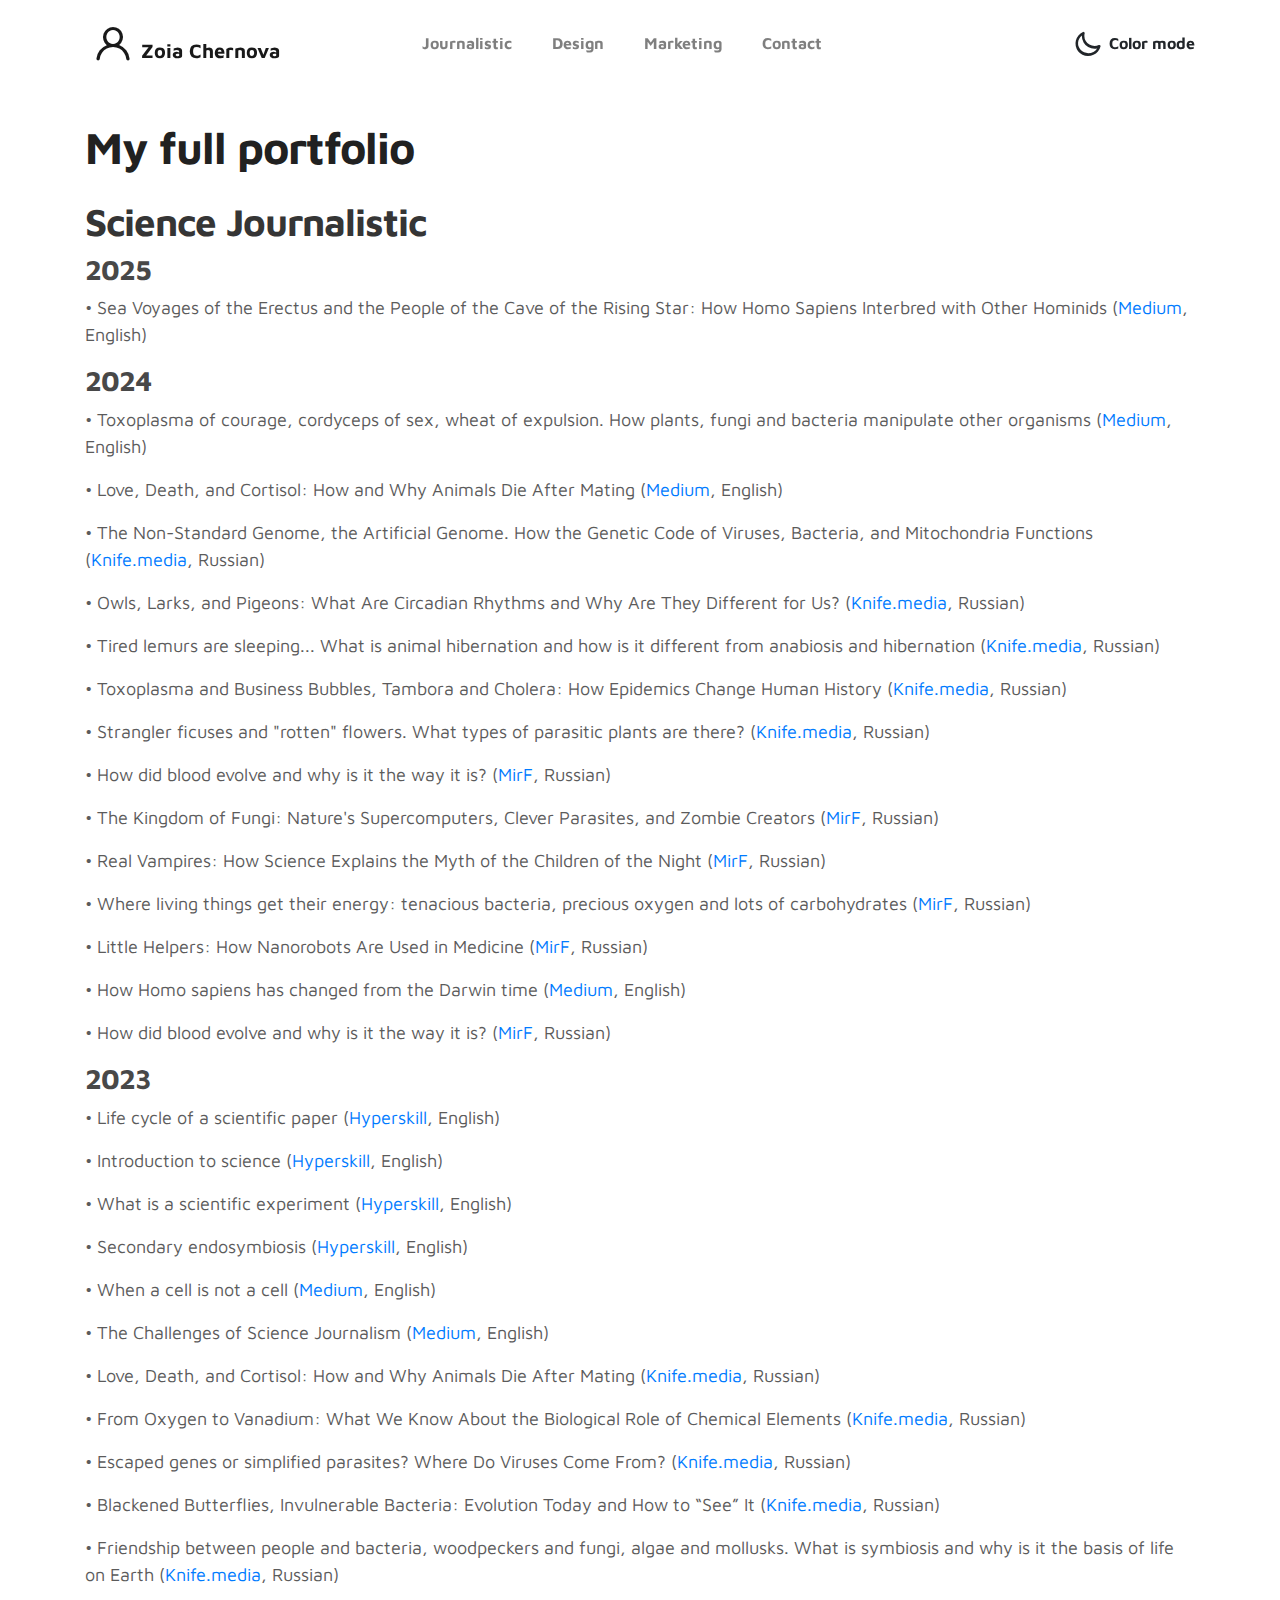
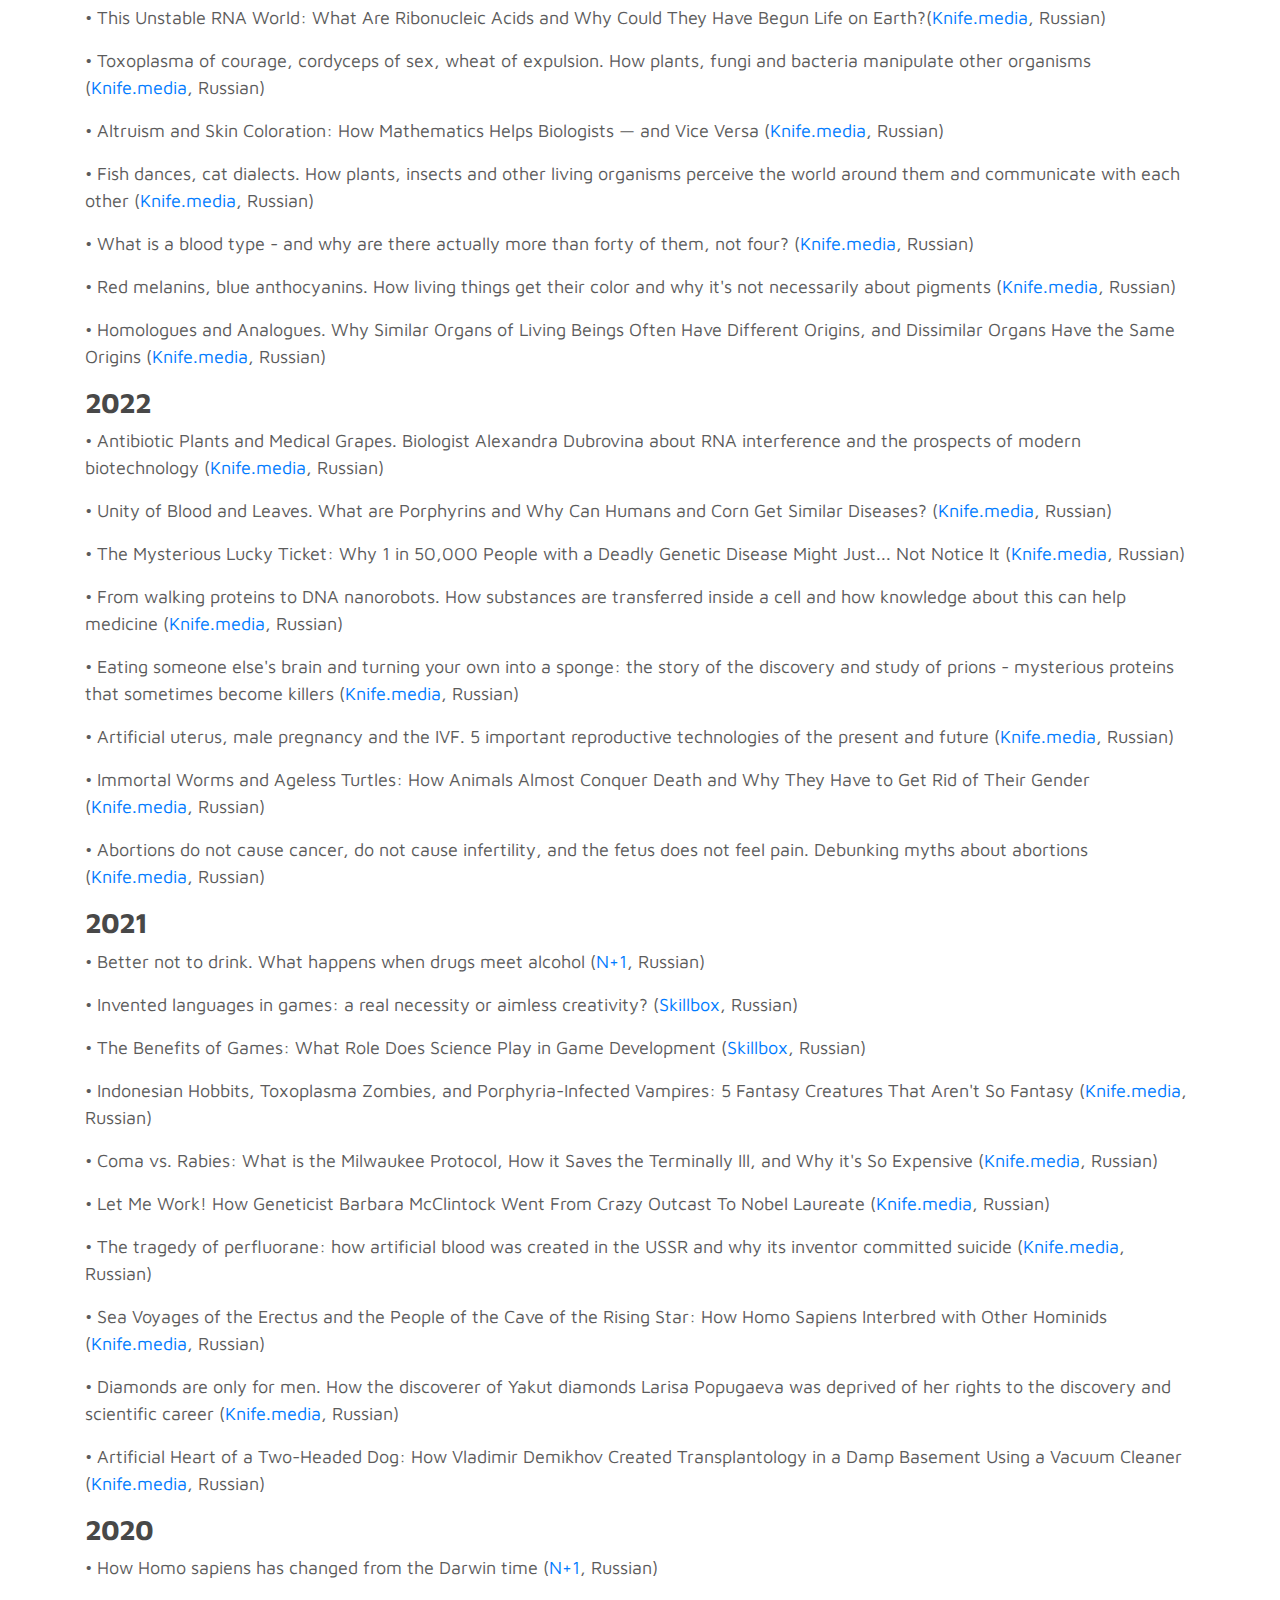
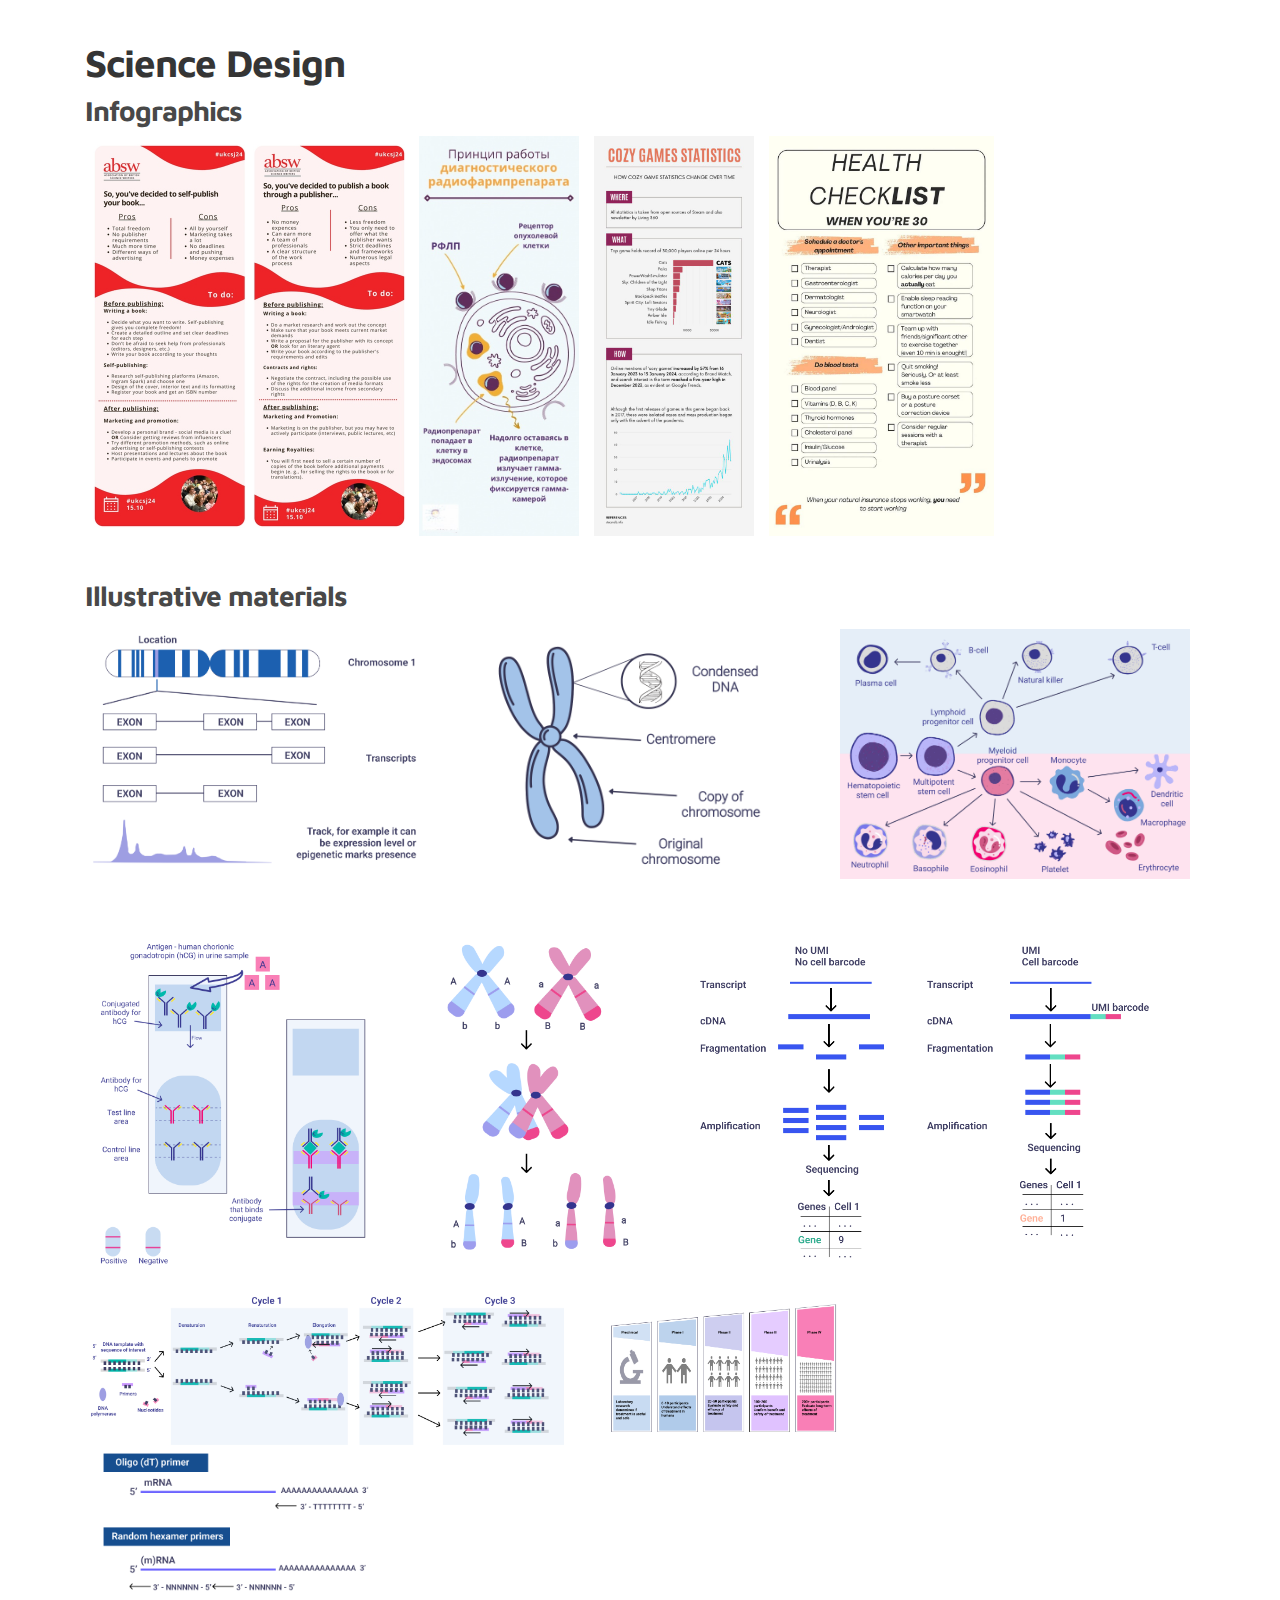
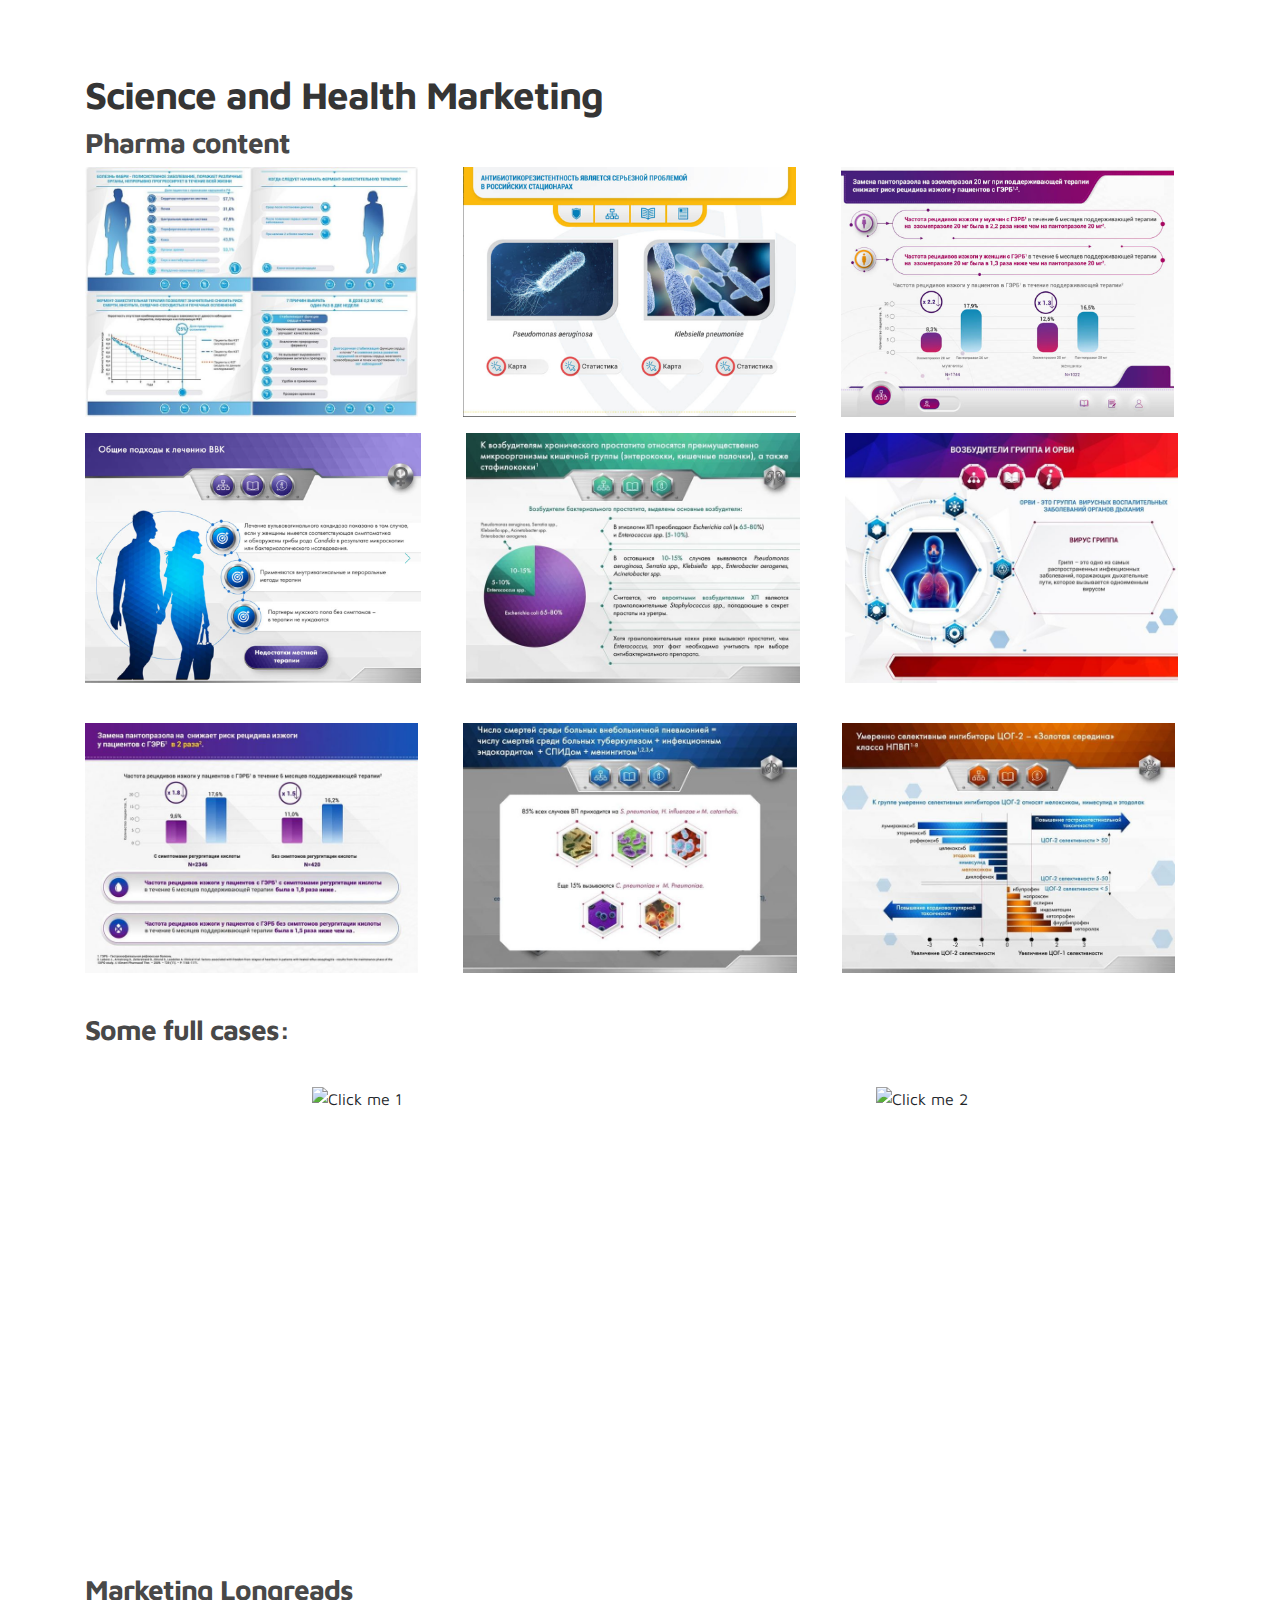
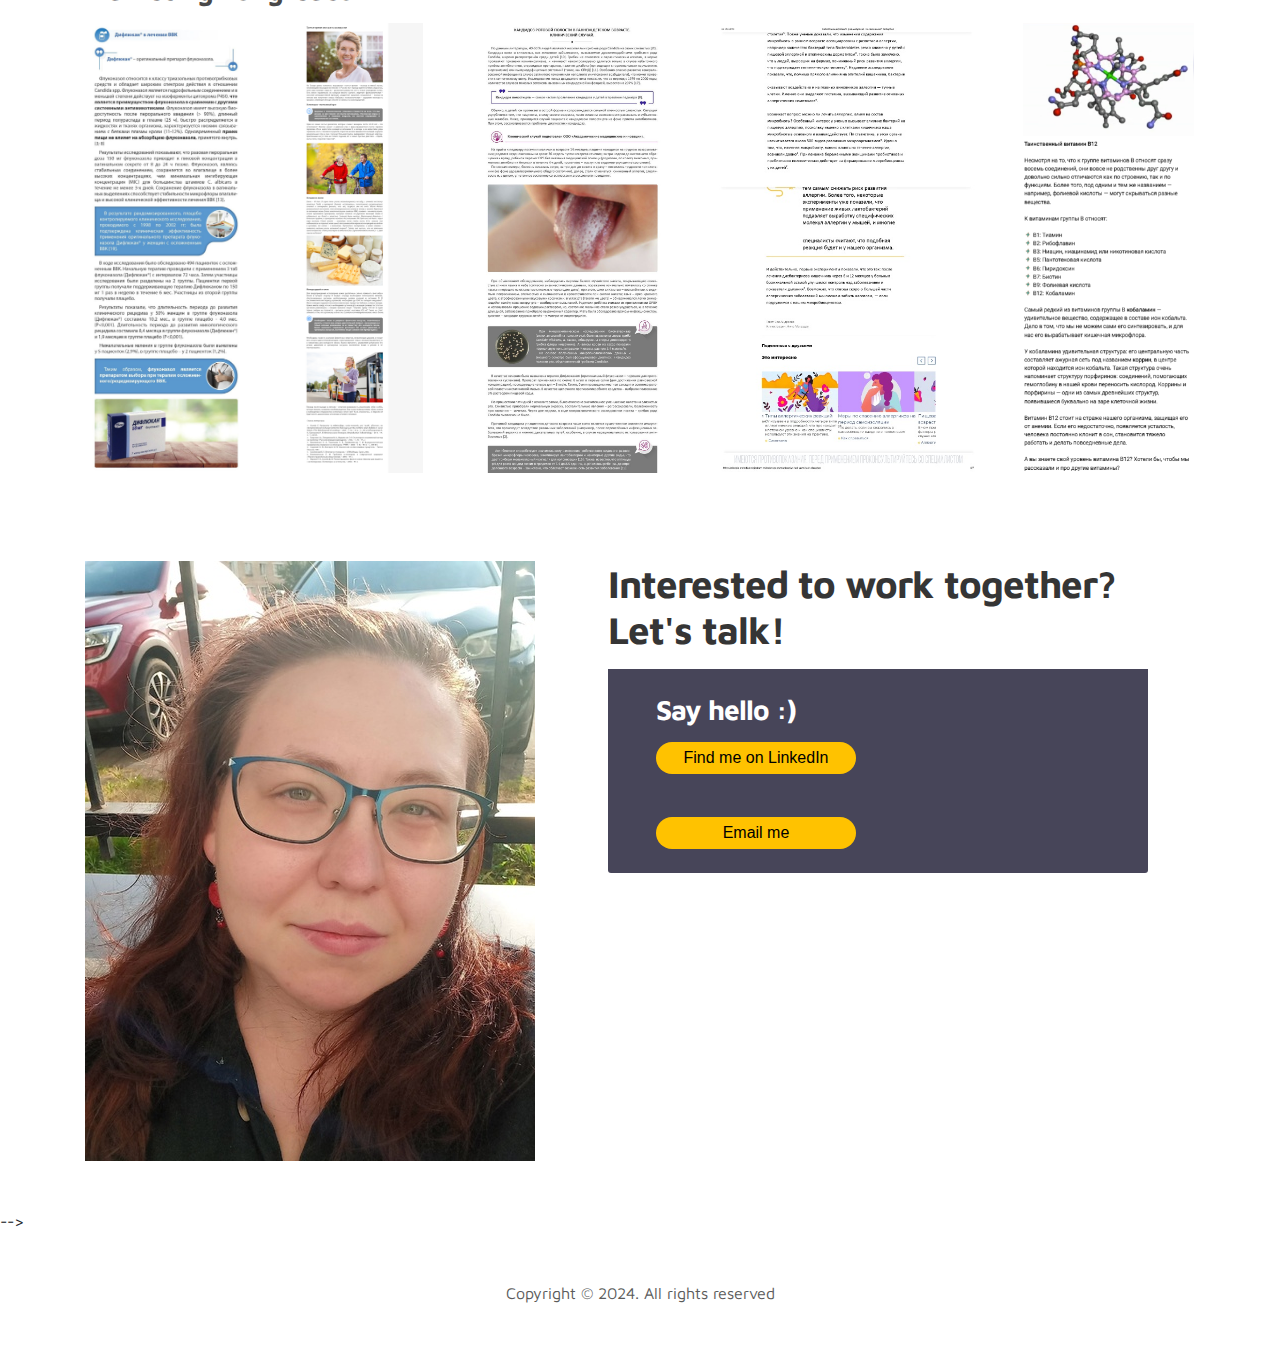
==== commit 5e68a08e: "cases 1 and 2" ====
--- a/portfolio.html
+++ b/portfolio.html
@@ -15,7 +15,75 @@
 
     <!-- MAIN STYLE -->
     <link rel="stylesheet" href="css/tooplate-style.css">
-    
+    <style> 
+    .clickable-image {
+		cursor: pointer;
+		display: block;
+		margin: 20px auto;
+	  }
+	  
+	  .overlay {
+		position: fixed;
+		top: 0;
+		left: 0;
+		width: 100%;
+		height: 100%;
+		background-color: rgba(0, 0, 0, 0.8);
+		display: flex;
+		justify-content: center;
+		align-items: center;
+		z-index: 1000;
+	  }
+	  
+	  .overlay.hidden {
+		display: none;
+	  }
+	  
+	  .overlay-content {
+		background: white;
+		padding: 20px;
+		border-radius: 8px;
+		max-width: 1000px;
+		display: flex;
+		gap: 20px;
+	  }
+	  
+	  .column {
+		flex: 1;
+	  }
+	  
+	  .column img {
+		width: auto;
+		border-radius: 8px;
+	  }
+	  
+	  .close-button {
+		margin-top: 20px;
+		background: #ffc200;
+		color: black;
+		border: none;
+		padding: 10px 20px;
+		cursor: pointer;
+		border-radius: 5px;
+		align-self: center;
+	  }
+	  
+	  .close-button:hover {
+		background: #ffc200;
+	  }
+
+    .image-container {
+  display: flex;
+  justify-content: center;
+  gap: 20px;
+  margin-top: 20px;
+}
+
+.clickable-image {
+  cursor: pointer;
+  display: inline-block;
+}
+    </style>
   </head>
   <body>
     
@@ -35,7 +103,6 @@
                 <a href="#journalistic" class="nav-link"><span data-hover="Journalistic">Journalistic</span></a>
                 <a href="#design" class="nav-link"><span data-hover="Design">Design</span></a>
               <a href="#marketing" class="nav-link"><span data-hover="Marketing">Marketing</span></a> 
-               <a href="#other" class="nav-link"><span data-hover="Other">Other</span></a> 
                  <a href="#contact" class="nav-link"><span data-hover="Contact">Contact</span></a>  
                   </li>
               </ul>
@@ -78,6 +145,8 @@
             <h2>Science Journalistic</h2>
             <div class="timeline">
                 <div class="timeline-item">
+                  <h3>2025</h3>
+                  <p>&#8226 Sea Voyages of the Erectus and the People of the Cave of the Rising Star: How Homo Sapiens Interbred with Other Hominids (<a href="https://medium.com/@zoia_chernova/sea-voyages-of-the-erectus-and-the-people-of-the-cave-of-the-rising-star-how-homo-sapiens-44fd81ed0ca2">Medium</a>, English)</p>
                     <h3>2024</h3>
                     <p>&#8226 Toxoplasma of courage, cordyceps of sex, wheat of expulsion. How plants, fungi and bacteria manipulate other organisms (<a href="https://medium.com/@zoia_chernova/toxoplasma-of-courage-cordyceps-of-sex-wheat-of-expulsion-b363955a9b82">Medium</a>, English)</p>
                     <p>&#8226 Love, Death, and Cortisol: How and Why Animals Die After Mating (<a href="https://medium.com/@zoia_chernova/love-death-and-cortisol-how-and-why-animals-die-after-mating-69a933101556">Medium</a>, English)</p>
@@ -196,11 +265,83 @@
                     <p></p>
                   </div>
                 <div class="timeline-item">
-                    <h3>Social media cases</h3>
-                             <img src="images/project/project-image02.png" height="300px">  &nbsp; &nbsp;&nbsp;&nbsp;&nbsp;&nbsp;&nbsp;&nbsp;
-                             <img src="images/undraw/media.png" height="300px">
-                             <p></p>
-                </div>
+                    <h3>Some full cases:</h3>
+                    <div class="image-container">
+                      <img src="images/project/case 1.png" alt="Click me 1" id="mainImage1" class="clickable-image" data-overlay="overlay1" height="450px">
+                      <img src="images/project/case 2.png" alt="Click me 2" id="mainImage2" class="clickable-image" data-overlay="overlay2" height="450px">
+                     <!-- <img src="images/project/case 3.png" alt="Click me 2" id="mainImage3" class="clickable-image" data-overlay="overlay3" height="450px">
+                      <img src="images/project/case 4.png" alt="Click me 2" id="mainImage4" class="clickable-image" data-overlay="overlay4" height="450px">
+                 -->   </div>
+                  
+                    <!-- Overlay 1 -->
+                    <div id="overlay1" class="overlay hidden">
+                      <div class="overlay-content">
+                        <div class="column">
+                          <h2>Laboratory services SMM</h2>
+                          <p><b>Situation</b>: abandoned social networks, no transitions to the site and order placement, no loyalty and brand recognition in social networks
+                            <br><b>Task</b>: increase the number of subscribers and user engagement
+                            <br><b>Actions</b>: <br> &#8226 define the target audience <br> &#8226 remake the content plan <br> &#8226 change the TOV and took a course on expertise - make cards and infographics customers want to repost (popular medicine without a bias towards excessive complexity) <br> &#8226 introduced content for a younger audience (short videos, memes, contests) </p>
+                        </div>
+                        <div class="column">
+                          <h2>Results:</h2>
+                          <p>regular growth of live audience, an average 3x increase in subscribers and an average 2.5x increase in engagement</p>
+                          <img src="images/undraw/lab.png" alt="Example 1" class="overlay-image" height="450px">
+                        </div>
+                        <button class="close-button" data-close="overlay1">Close</button>
+                      </div>
+                    </div>
+                
+                    <!-- Overlay 2 -->
+                    <div id="overlay2" class="overlay hidden">
+                      <div class="overlay-content">
+                        <div class="column">
+                          <h2>Newsroom from scratch</h2>
+                          <p><b>Situation</b>: desire to create a journalistic newsroom about figure skating from scratch - there was no idea, no place, only a small team
+                            <br><b>Task</b>: create social networks from scratch, fill them with content that stands out from other newsrooms, increase a live audience, as well as recognition among potential commercial partners
+                            <br><b>Actions</b>: <br> &#8226 define the target audience <br> &#8226 created a strategy for brand development in the short and long term <br> &#8226 began to build up a pool of potential partners by interviewing them<br> &#8226 created a special visual style and content plan<br> &#8226 developed, edited and published the magazine as a editor-in-chief</p>
+                        </div>
+                        <div class="column">
+                          <h2>Results:</h2>
+                          <p>Reached out to bloggers for advertising through barter, created high-quality content, monthly customer coverage more than 100K users in one year, launched a magazine, conducted 7 interviews, increased brand loyality</p>
+                          <img src="images/undraw/fk.png" alt="Example 2" class="overlay-image" height="250px">
+                        </div>
+                        <button class="close-button" data-close="overlay2">Close</button>
+                      </div>
+                    </div>  
+                    <!--     
+                     <div id="overlay3" class="overlay hidden">
+                      <div class="overlay-content">
+                        <div class="column">
+                          <h2>Science Blog</h2>
+                          <p>S: лабораторная служба с полумертвыми соцсетями, из которой нет переходов на сайт и оформления заказов, а еще нет лояльности и узнаваемости бренда в соцсетях
+                            <br> T: увеличить количество подписчиков и вовлеченность пользователей
+                            <br>A: переделали контент-план, поменяв ТОВ и взяв курс на недушную экспертность - карточки и инфографики, которые хочется репостить (популярная медицина без уклона в чрезмерную научность), внедрили контент для более молодой аудитории (короткие видео, мемы, конкурсы)                          
+                            <br>:</p>
+                        </div>
+                        <div class="column">
+                          <h2>Image Column</h2>
+                          <img src="example4.jpg" alt="Example 3" class="overlay-image">
+                        </div>
+                        <button class="close-button" data-close="overlay3">Close</button>
+                      </div>
+                    </div>
+                     <div id="overlay4" class="overlay hidden">
+                      <div class="overlay-content">
+                        <div class="column">
+                          <h2>Pharmaceutical Production</h2>
+                          <p>S: лабораторная служба с полумертвыми соцсетями, из которой нет переходов на сайт и оформления заказов, а еще нет лояльности и узнаваемости бренда в соцсетях
+                            <br> T: увеличить количество подписчиков и вовлеченность пользователей
+                            <br>A: переделали контент-план, поменяв ТОВ и взяв курс на недушную экспертность - карточки и инфографики, которые хочется репостить (популярная медицина без уклона в чрезмерную научность), внедрили контент для более молодой аудитории (короткие видео, мемы, конкурсы)                          
+                            <br>:</p>
+                        </div>
+                        <div class="column">
+                          <h2>Image Column</h2>
+                          <img src="example4.jpg" alt="Example 2" class="overlay-image">
+                        </div>
+                        <button class="close-button" data-close="overlay4">Close</button>
+                      </div>
+                    </div>    -->  
+                      <p></p>    
                 <div class="timeline-item">
                     <h3>Marketing Longreads</h3>
                     <p></p>
@@ -211,20 +352,6 @@
                     <img class="info" src="images/undraw/long7.png" height="450px"></img> &nbsp; &nbsp;&nbsp;&nbsp;&nbsp;&nbsp;
                     <p></p>
                   </div>
-        </section> 
-
-        <section id="Other">
-          <p><br></p>
-            <h2>Other content</h2>
-            <div class="timeline">
-                <div class="timeline-item">
-                    <p></p>
-                    <img class="info" src="images/undraw/other1.webp" height="400px"></img> &nbsp; &nbsp;&nbsp;&nbsp;&nbsp;&nbsp;&nbsp;&nbsp;
-                    <img class="info" src="images/undraw/other2.bmp" height="400px"></img> &nbsp; &nbsp;&nbsp;&nbsp;&nbsp;&nbsp;
-                    <img class="info" src="images/undraw/other3.webp" height="400px"></img> &nbsp; &nbsp;&nbsp;&nbsp;&nbsp;&nbsp;
-                    <p><br></p>                  
-                  </div>
-            </div>
         </section> 
 
     </div>
@@ -279,6 +406,6 @@
       <script src="js/owl.carousel.min.js"></script>
       <script src="js/smoothscroll.js"></script>
       <script src="js/custom.js"></script>
-  
+      <script src="js/marketing.js"></script>
     </body>
   </html>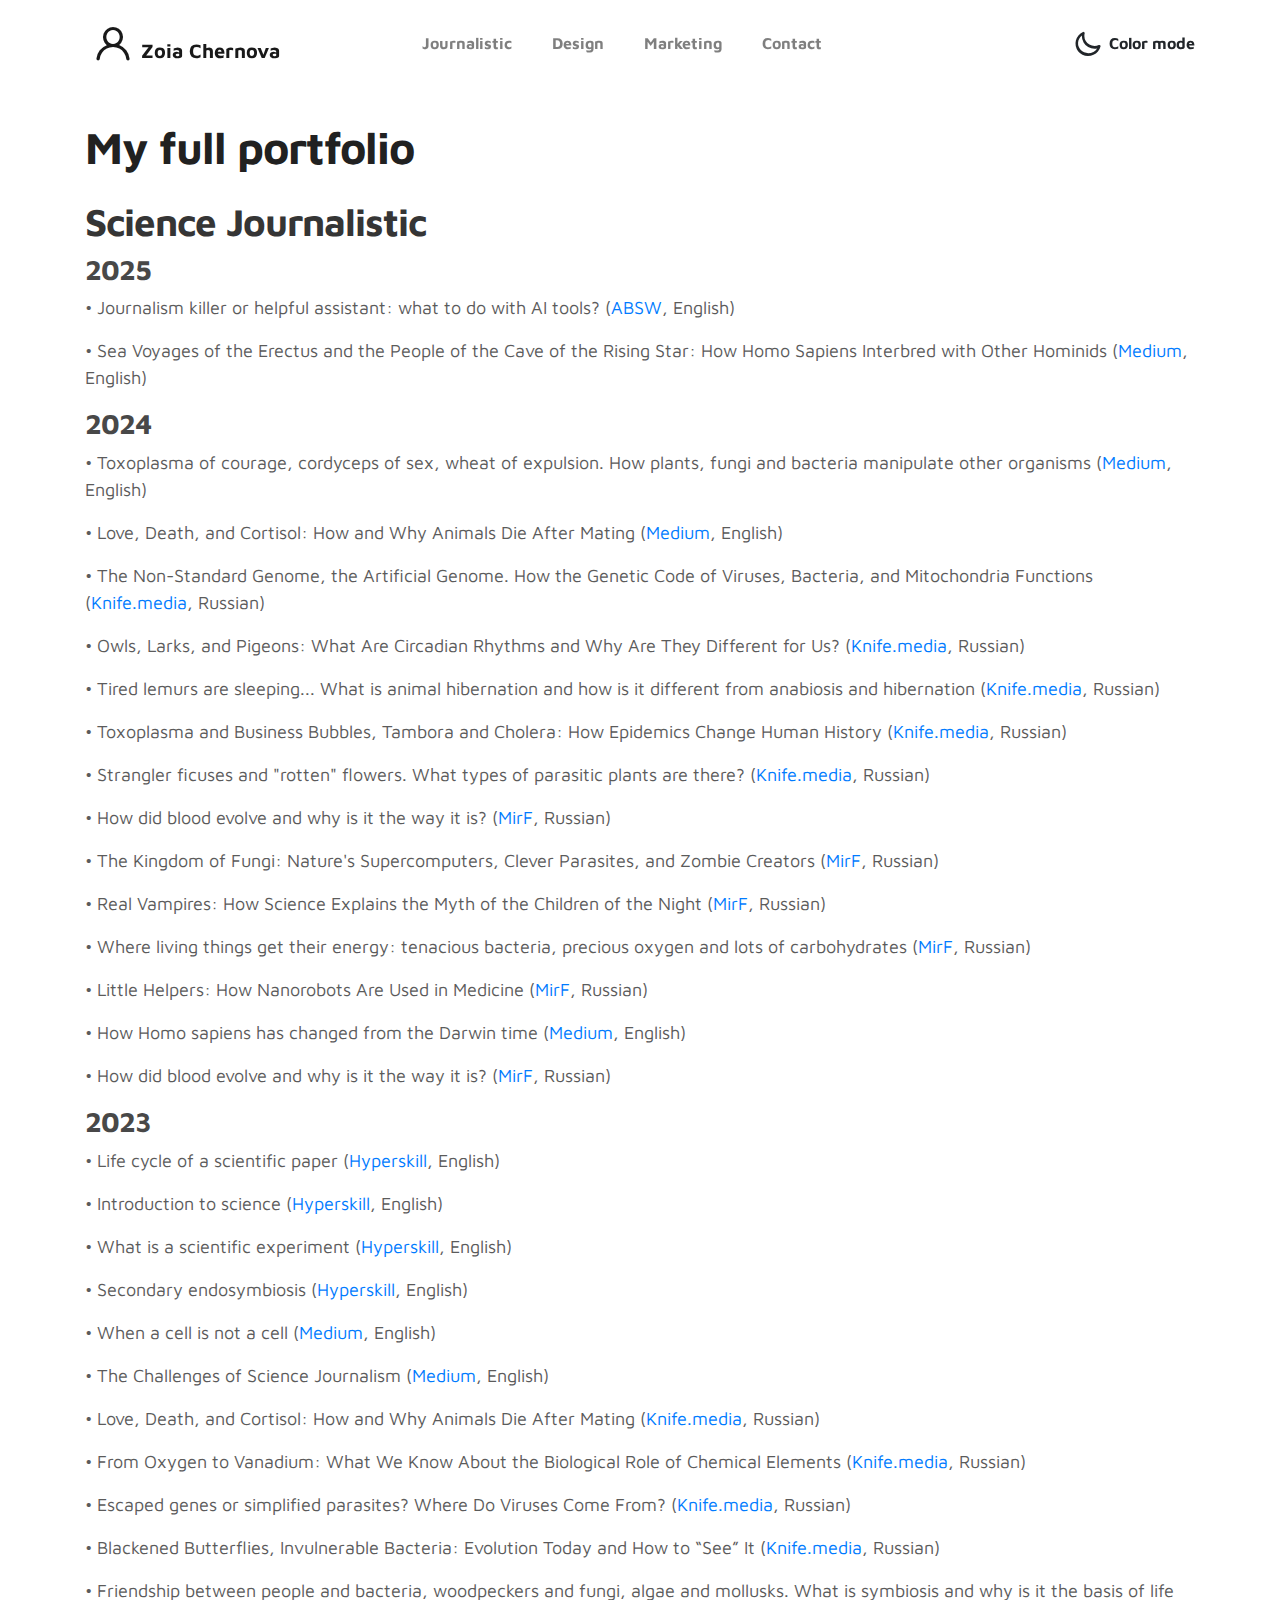
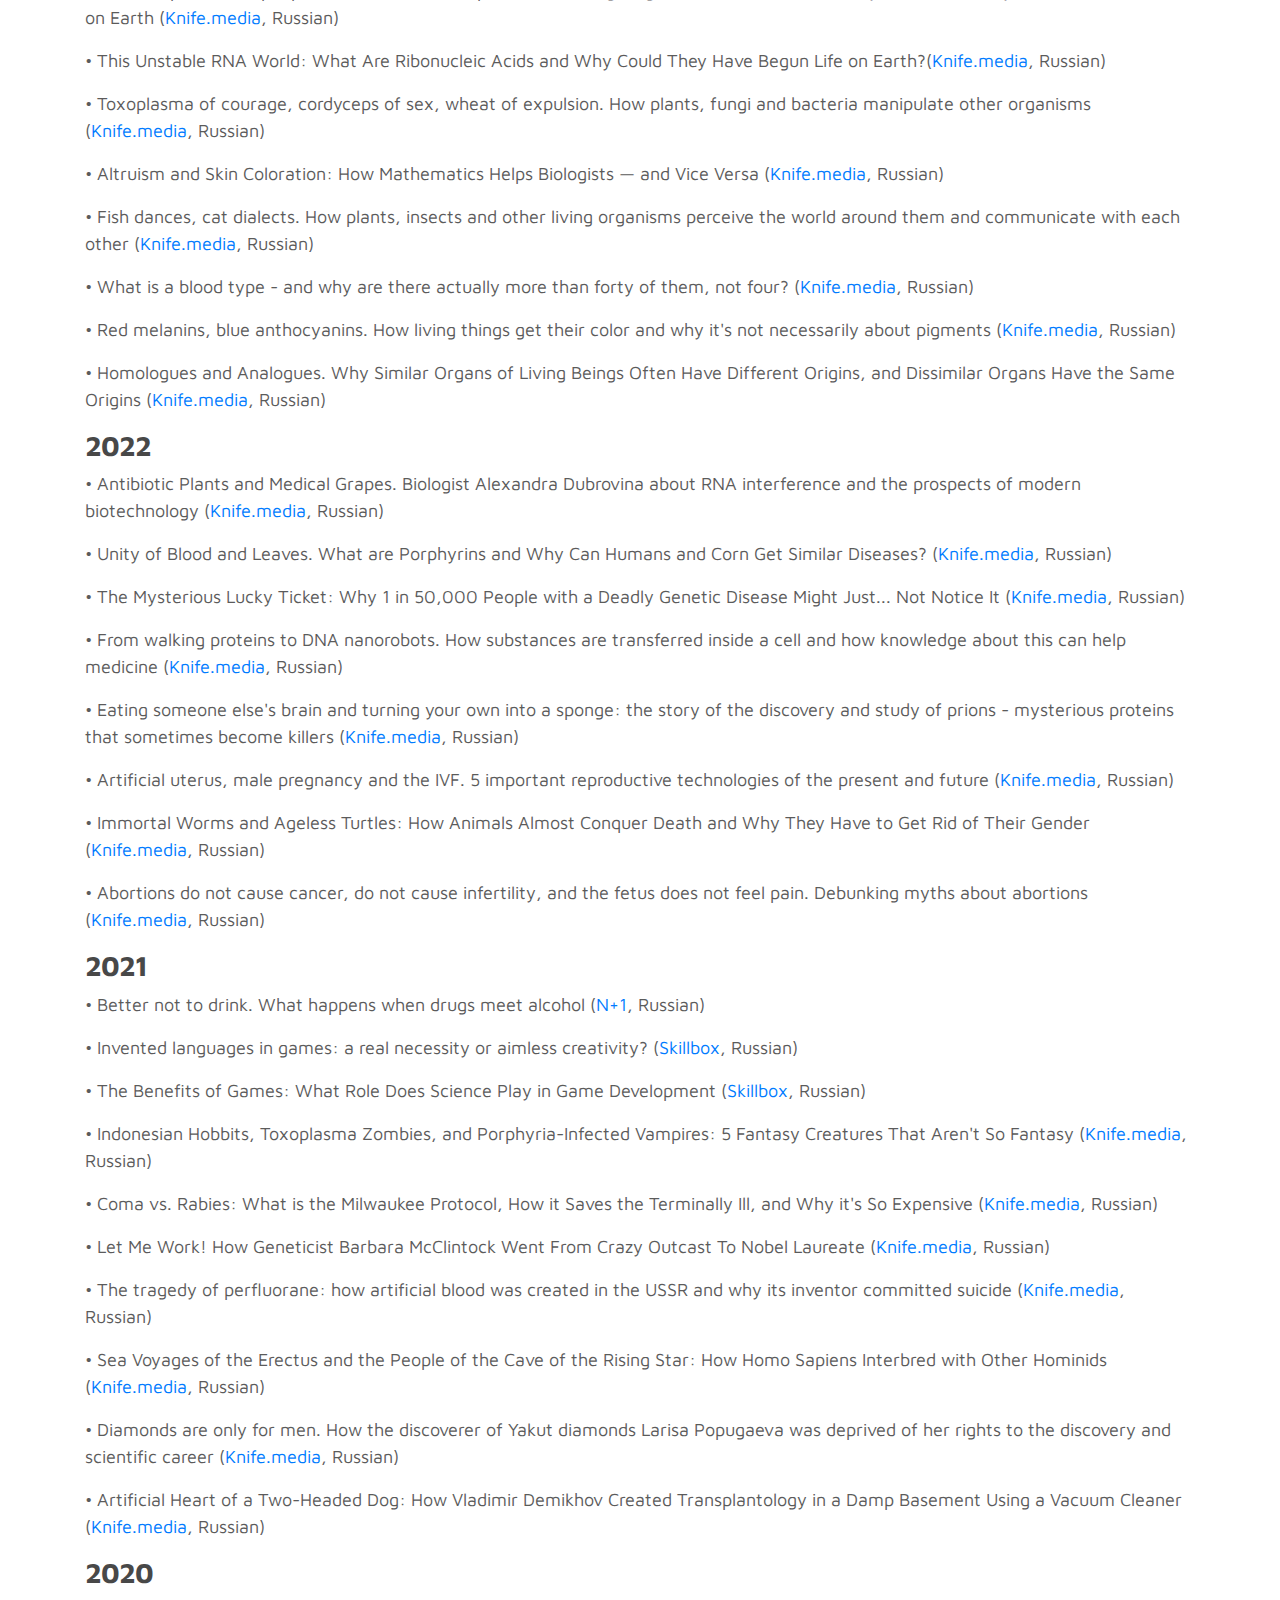
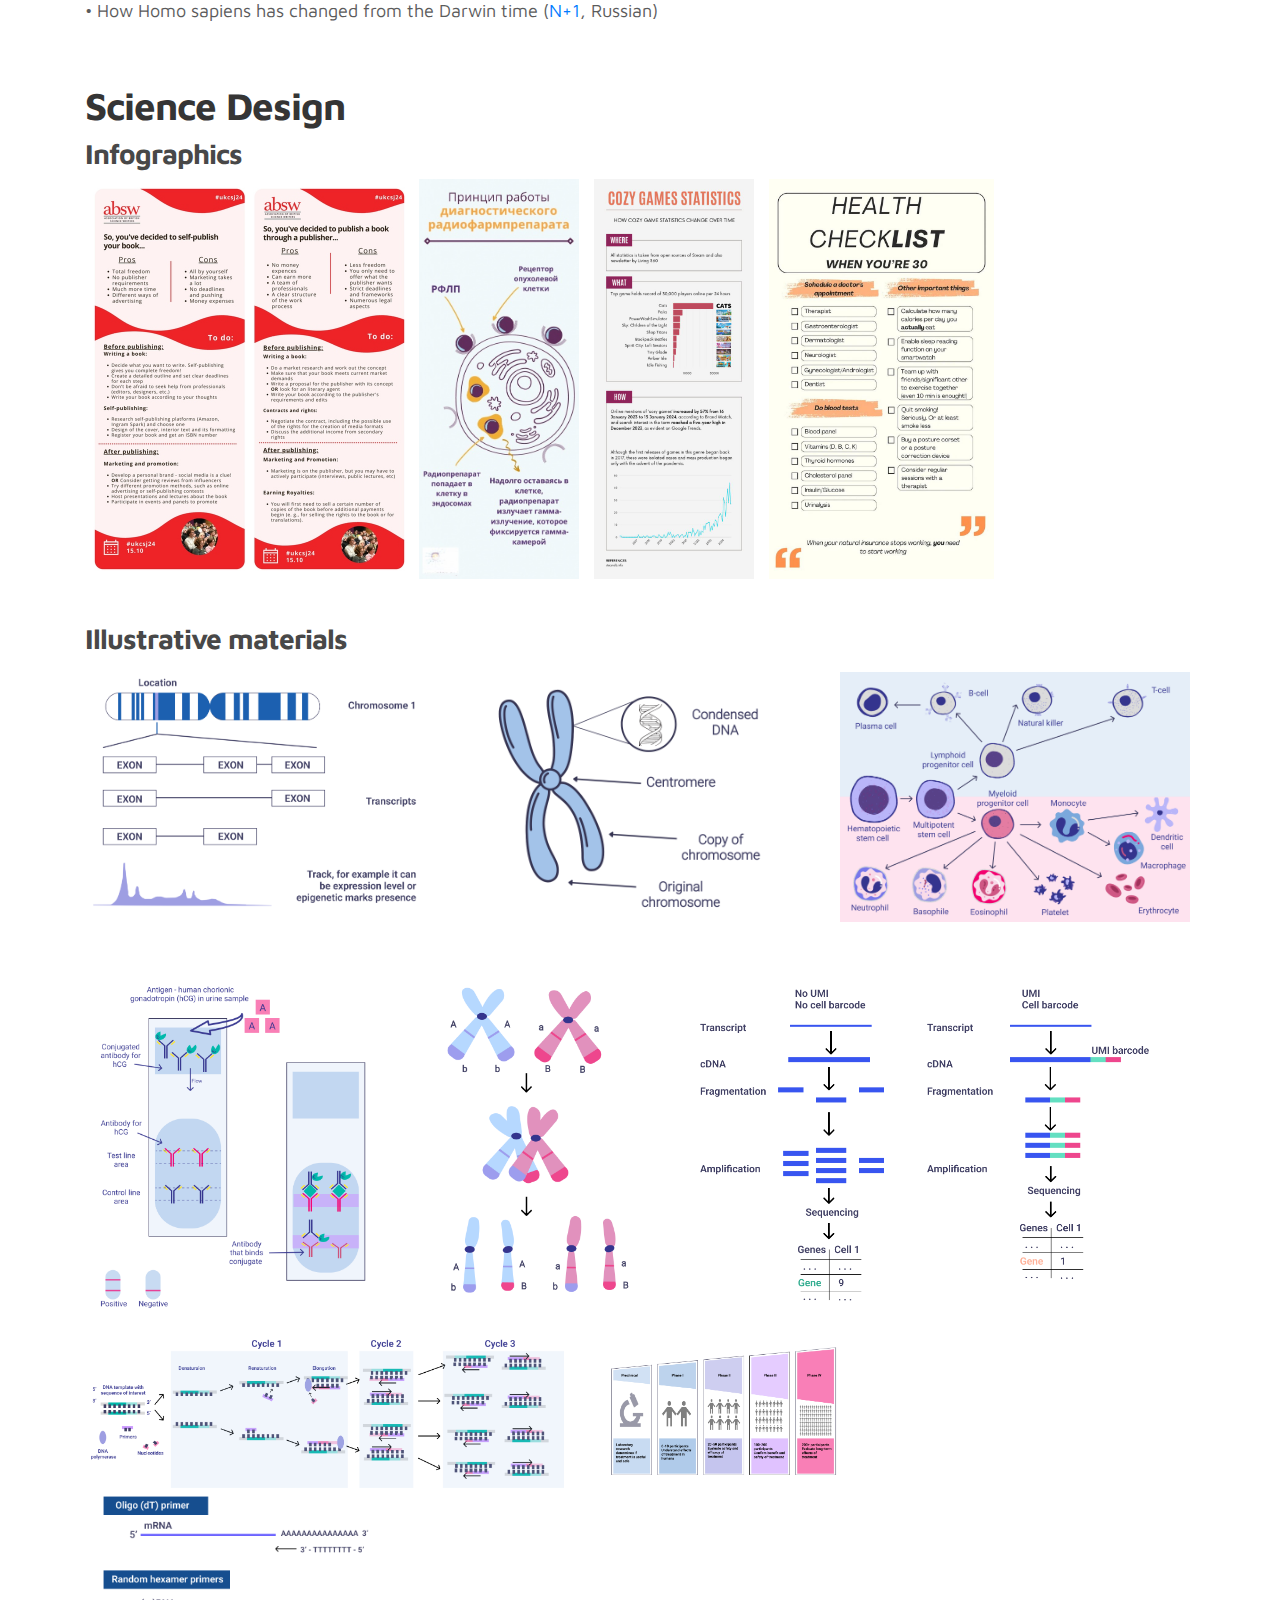
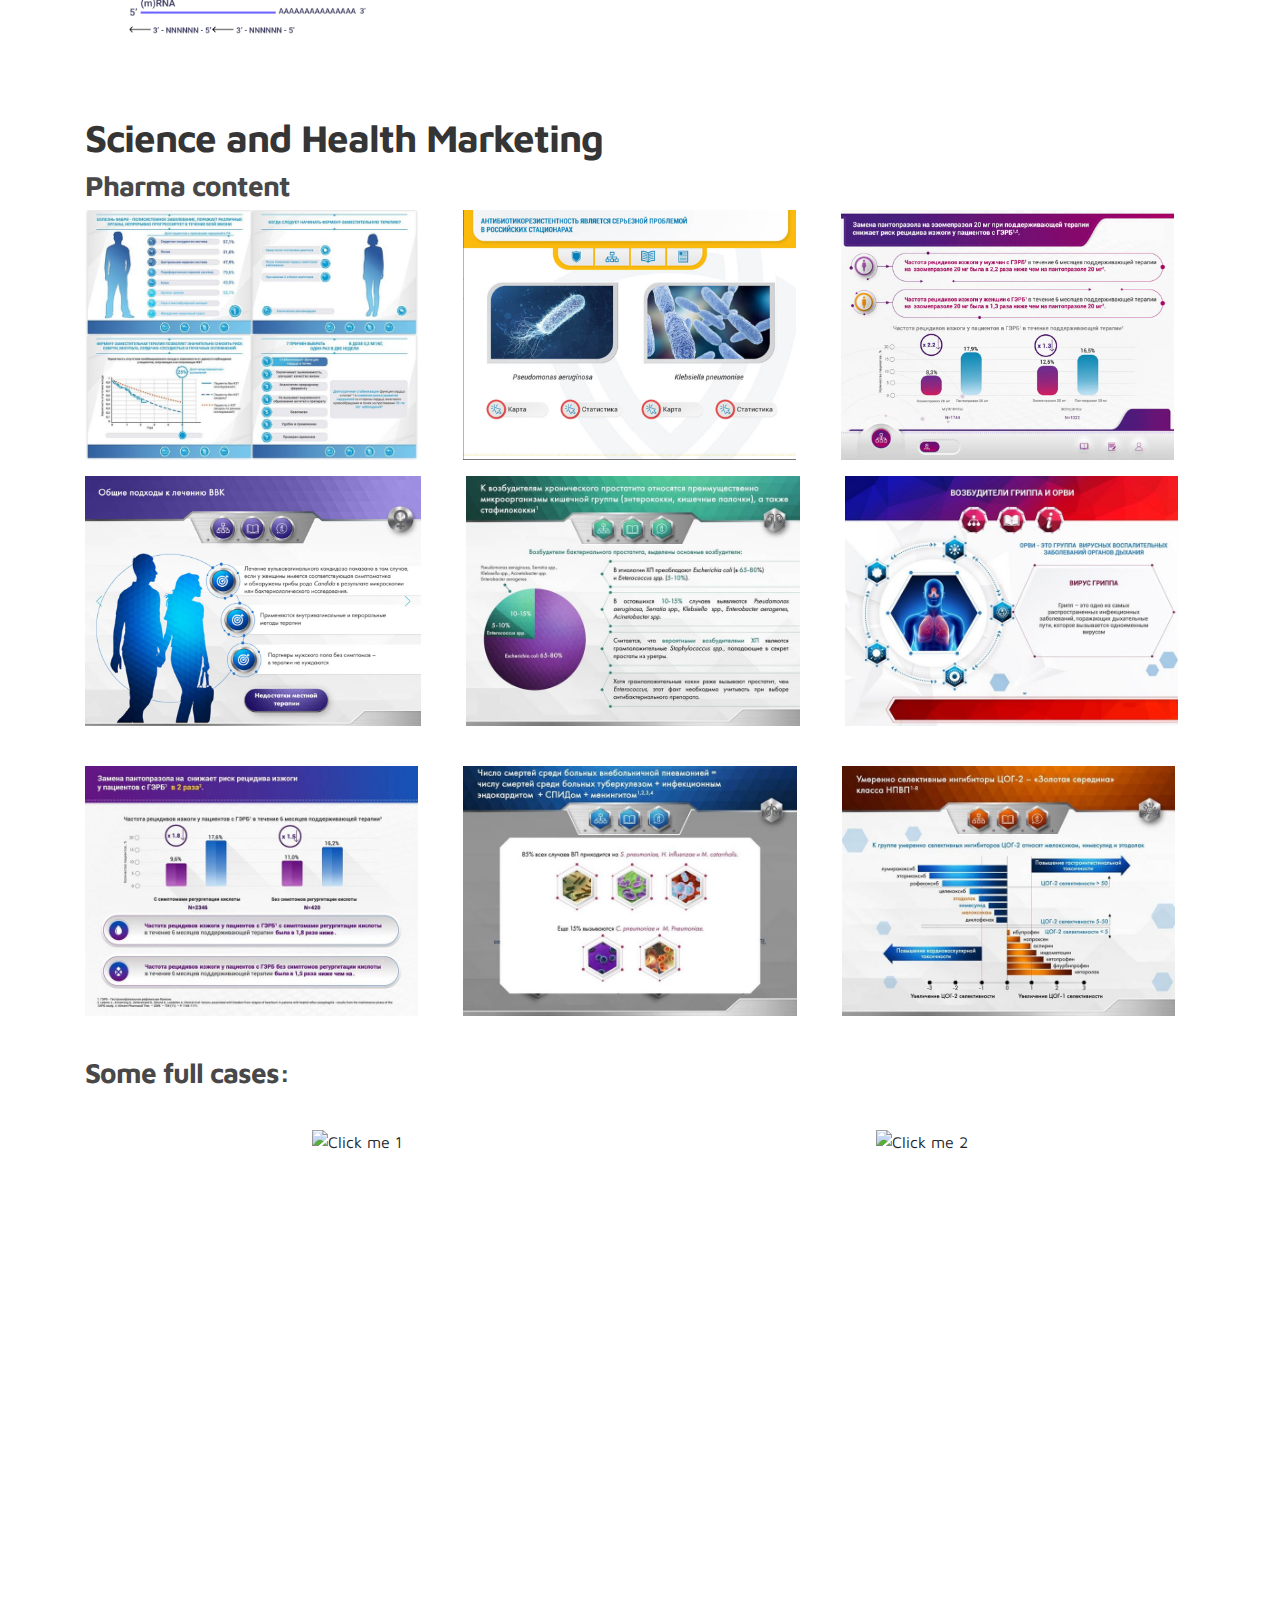
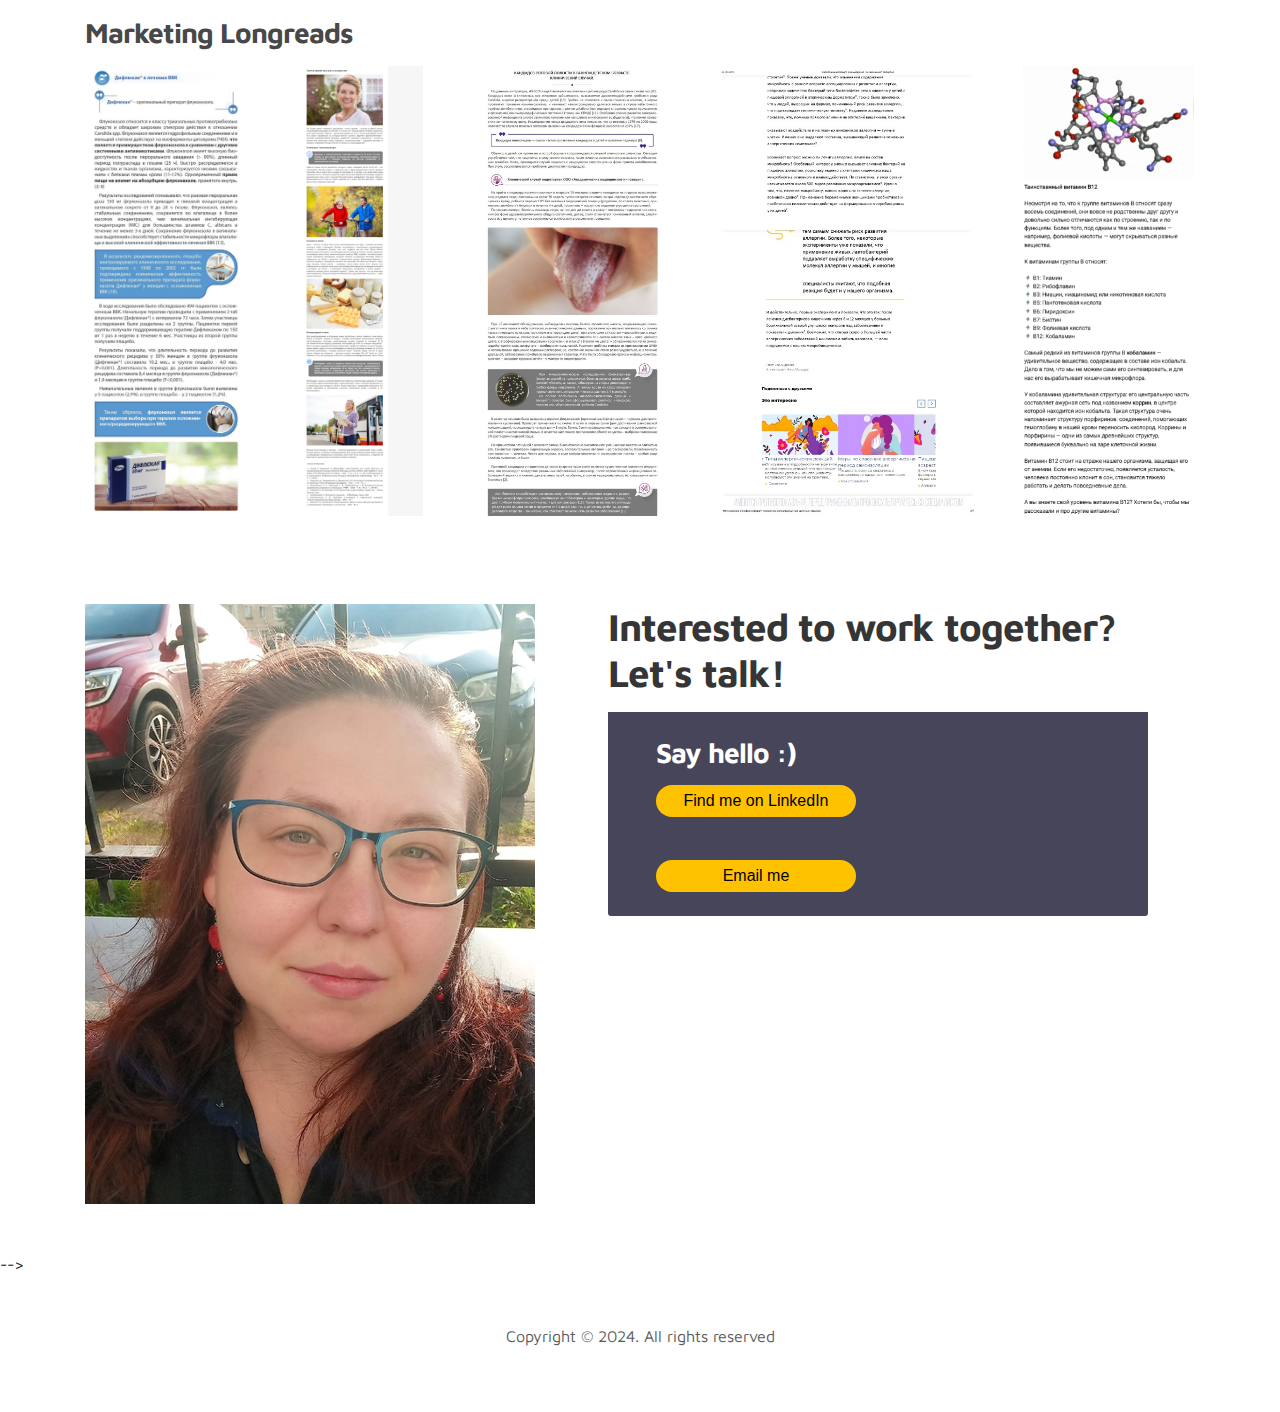
==== commit 367befc2: "absw ai" ====
--- a/portfolio.html
+++ b/portfolio.html
@@ -146,6 +146,7 @@
             <div class="timeline">
                 <div class="timeline-item">
                   <h3>2025</h3>
+                  <p>&#8226 Journalism killer or helpful assistant: what to do with AI tools? (<a href="https://www.absw.org.uk/articles/what-to-do-with-ai-tools">ABSW</a>, English)</p>
                   <p>&#8226 Sea Voyages of the Erectus and the People of the Cave of the Rising Star: How Homo Sapiens Interbred with Other Hominids (<a href="https://medium.com/@zoia_chernova/sea-voyages-of-the-erectus-and-the-people-of-the-cave-of-the-rising-star-how-homo-sapiens-44fd81ed0ca2">Medium</a>, English)</p>
                     <h3>2024</h3>
                     <p>&#8226 Toxoplasma of courage, cordyceps of sex, wheat of expulsion. How plants, fungi and bacteria manipulate other organisms (<a href="https://medium.com/@zoia_chernova/toxoplasma-of-courage-cordyceps-of-sex-wheat-of-expulsion-b363955a9b82">Medium</a>, English)</p>
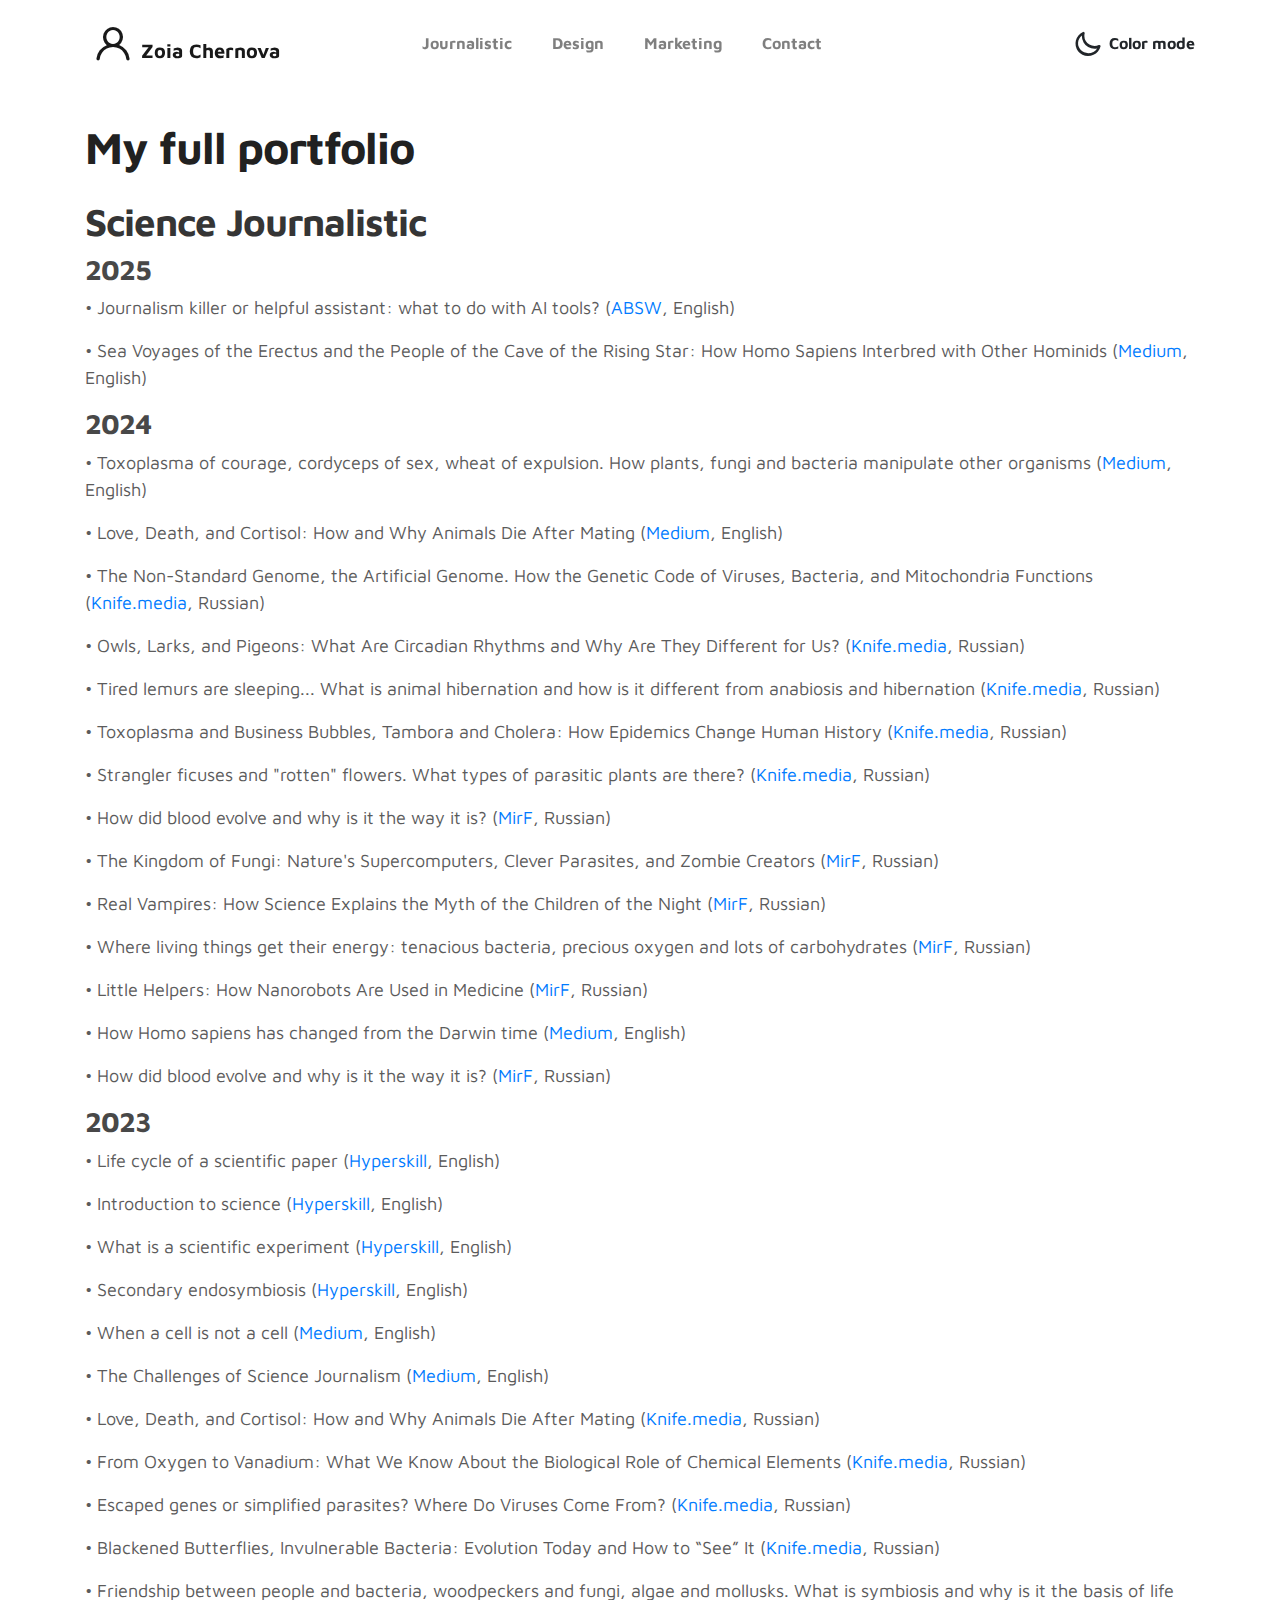
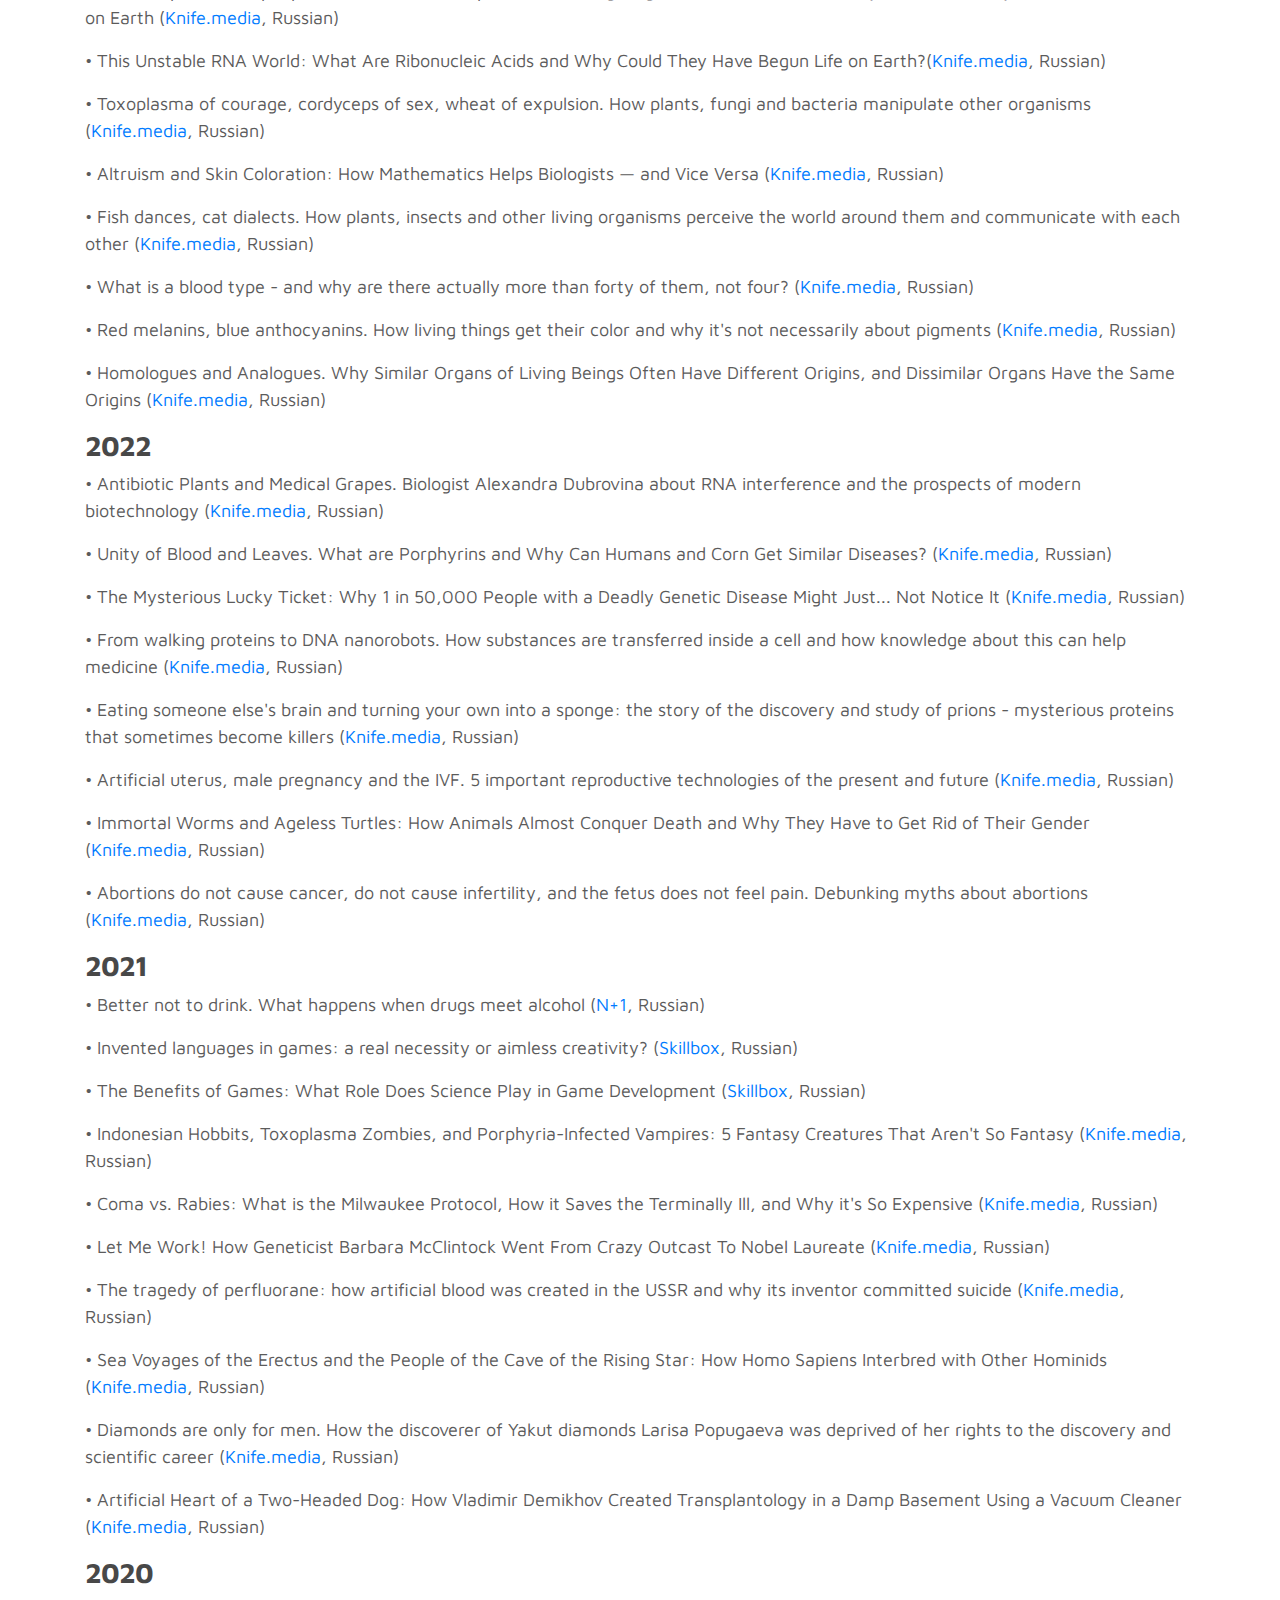
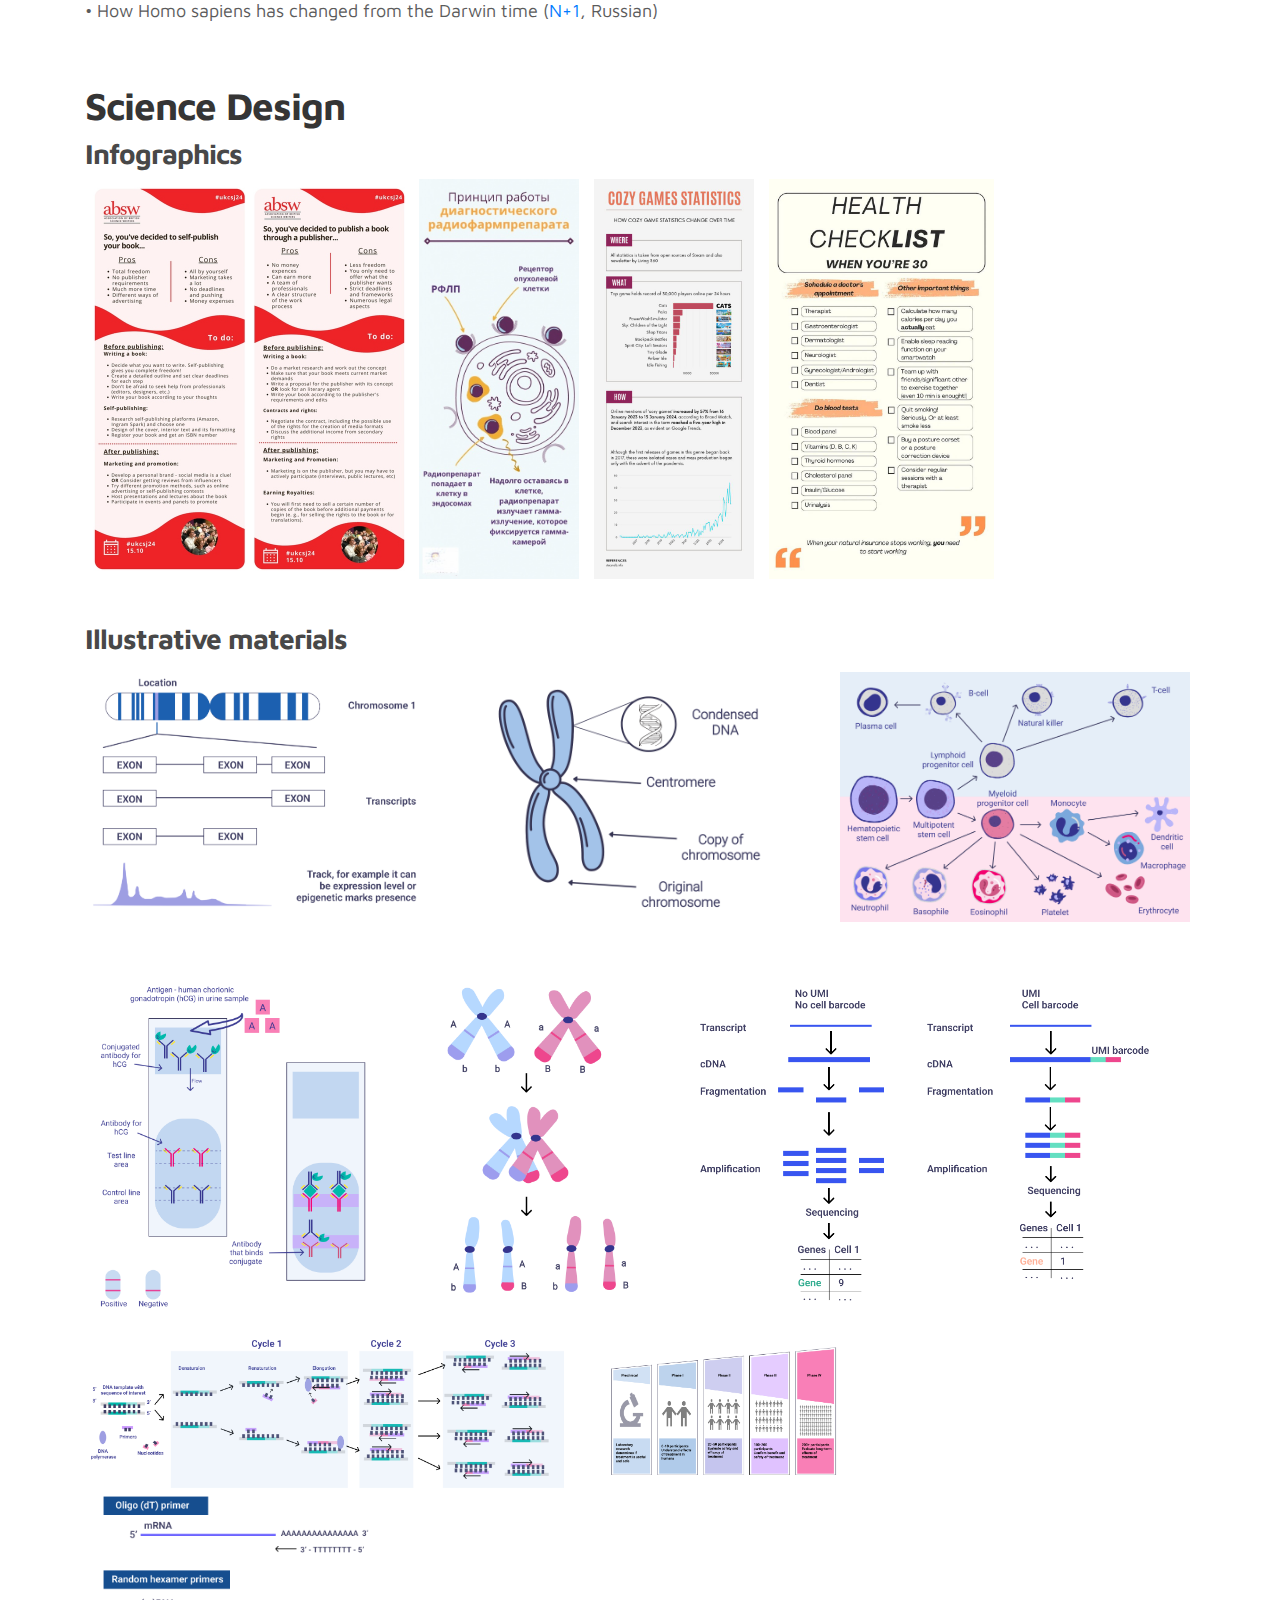
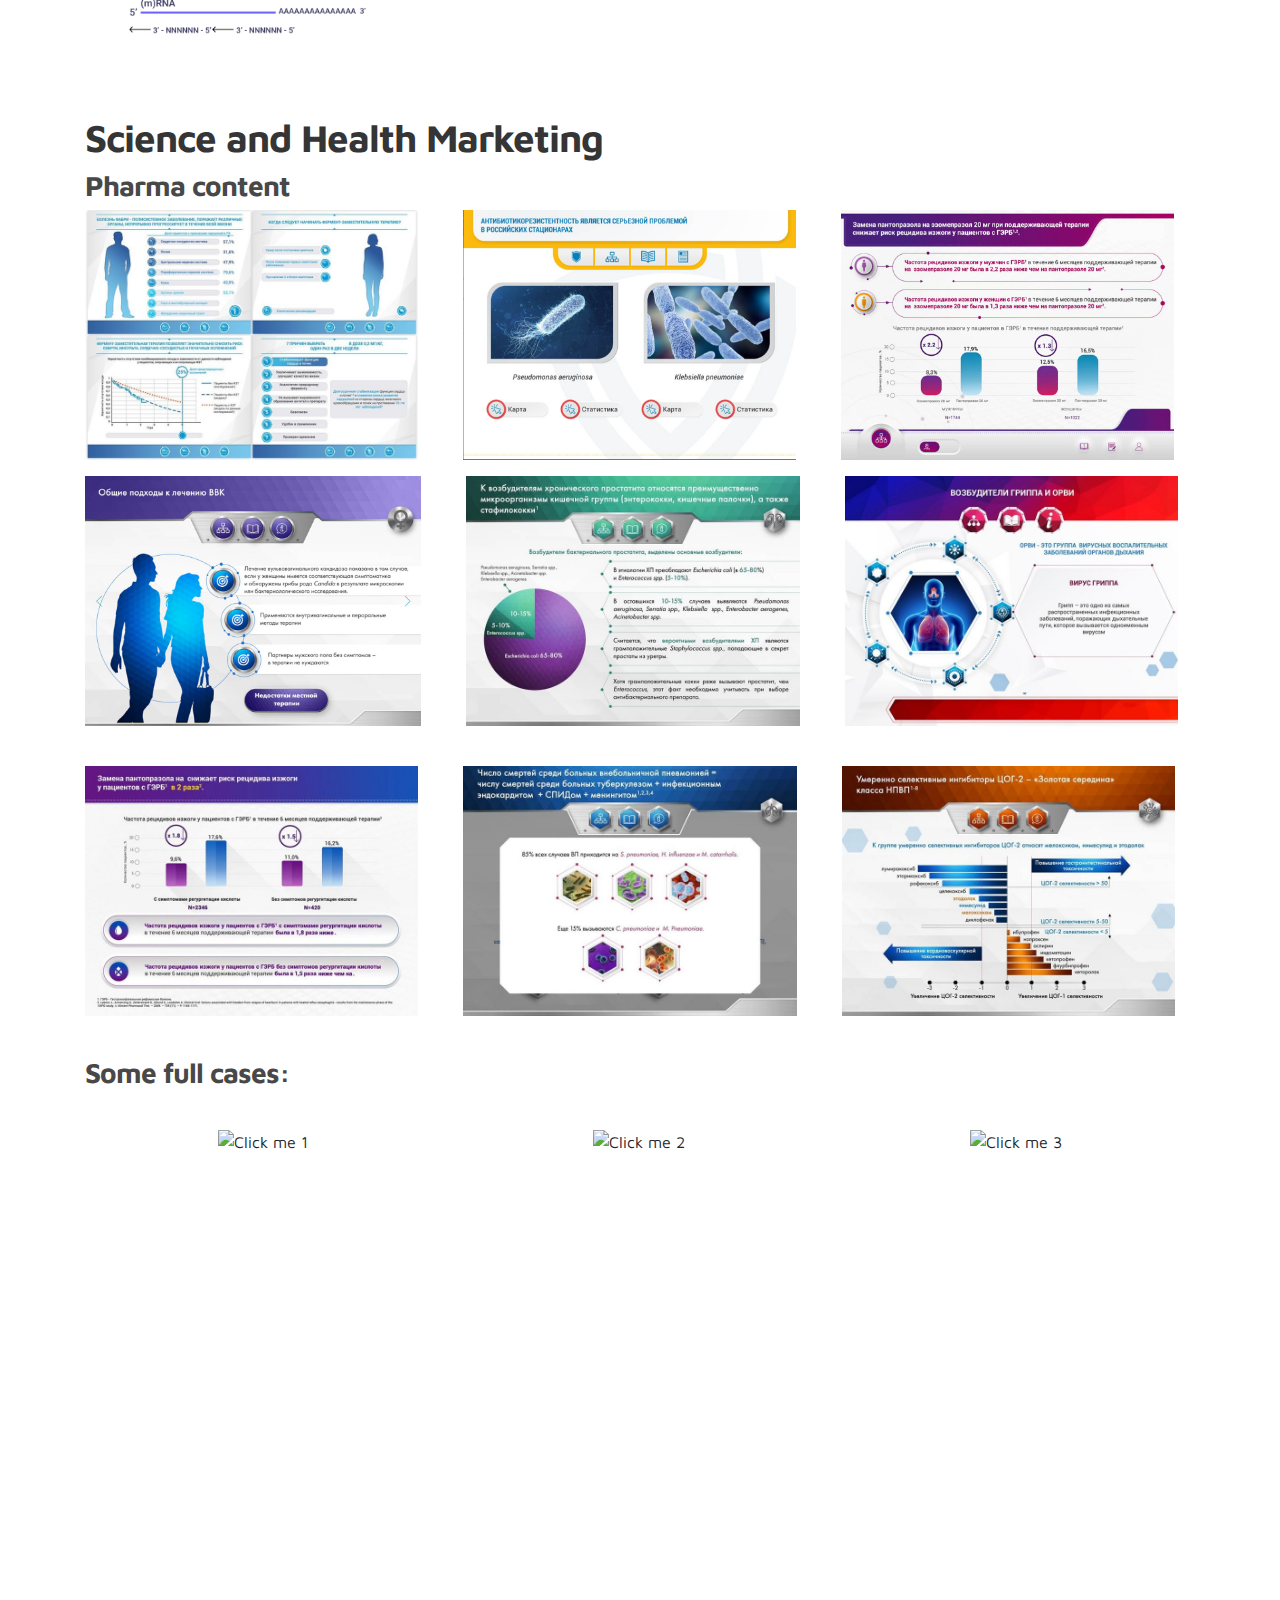
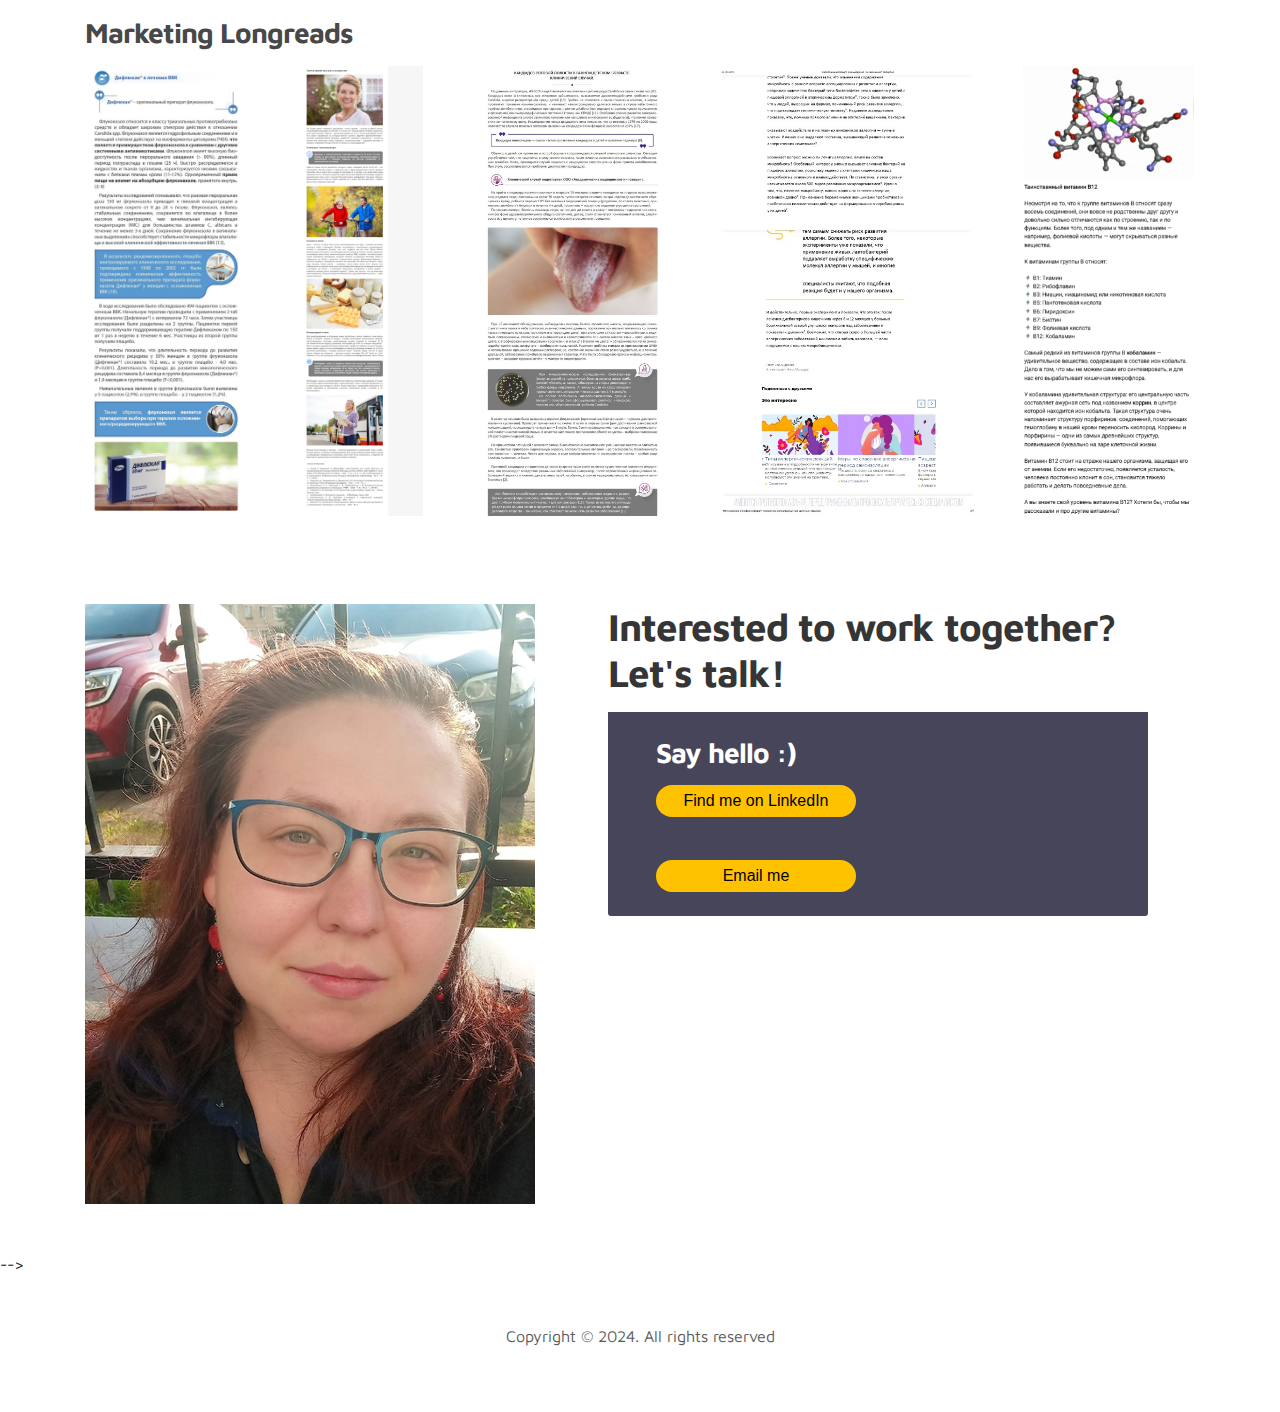
==== commit be70811f: "newsletter + blog" ====
--- a/portfolio.html
+++ b/portfolio.html
@@ -270,9 +270,9 @@
                     <div class="image-container">
                       <img src="images/project/case 1.png" alt="Click me 1" id="mainImage1" class="clickable-image" data-overlay="overlay1" height="450px">
                       <img src="images/project/case 2.png" alt="Click me 2" id="mainImage2" class="clickable-image" data-overlay="overlay2" height="450px">
-                     <!-- <img src="images/project/case 3.png" alt="Click me 2" id="mainImage3" class="clickable-image" data-overlay="overlay3" height="450px">
-                      <img src="images/project/case 4.png" alt="Click me 2" id="mainImage4" class="clickable-image" data-overlay="overlay4" height="450px">
-                 -->   </div>
+                      <img src="images/project/case 3.png" alt="Click me 3" id="mainImage3" class="clickable-image" data-overlay="overlay3" height="450px">
+                    <!--  <img src="images/project/case 4.png" alt="Click me 4" id="mainImage4" class="clickable-image" data-overlay="overlay4" height="450px"> -->
+                  </div>
                   
                     <!-- Overlay 1 -->
                     <div id="overlay1" class="overlay hidden">
@@ -292,7 +292,6 @@
                       </div>
                     </div>
                 
-                    <!-- Overlay 2 -->
                     <div id="overlay2" class="overlay hidden">
                       <div class="overlay-content">
                         <div class="column">
@@ -309,23 +308,23 @@
                         <button class="close-button" data-close="overlay2">Close</button>
                       </div>
                     </div>  
-                    <!--     
-                     <div id="overlay3" class="overlay hidden">
+                       
+                    <div id="overlay3" class="overlay hidden">
                       <div class="overlay-content">
                         <div class="column">
-                          <h2>Science Blog</h2>
-                          <p>S: лабораторная служба с полумертвыми соцсетями, из которой нет переходов на сайт и оформления заказов, а еще нет лояльности и узнаваемости бренда в соцсетях
-                            <br> T: увеличить количество подписчиков и вовлеченность пользователей
-                            <br>A: переделали контент-план, поменяв ТОВ и взяв курс на недушную экспертность - карточки и инфографики, которые хочется репостить (популярная медицина без уклона в чрезмерную научность), внедрили контент для более молодой аудитории (короткие видео, мемы, конкурсы)                          
-                            <br>:</p>
-                        </div>
-                        <div class="column">
-                          <h2>Image Column</h2>
-                          <img src="example4.jpg" alt="Example 3" class="overlay-image">
-                        </div>
-                        <button class="close-button" data-close="overlay3">Close</button>
+                          <h2>Science blog</h2>
+                          <p><b>Situation</b>: development of a scientific blog on a social network with a zero advertising budget
+                            <br><b>Task</b>: create brand from scratch, fill social network with content that stands out from competitors, build a live audience without using paid advertising
+                            <br><b>Actions</b>: <br> &#8226 defined the target audience <br> &#8226 created a brand development strategy <br> &#8226 created a special visual style and content plan<br> &#8226 created a user path and funnel </p>
+                        </div>
+                        <div class="column">
+                          <h2>Results:</h2>
+                          <p>1K+ subscribers based on mutual reposts and advertising for barter. Completely carried out the branding process, created high-quality content and visuals, impressions per year 277.9 thousand. 4 advertising contracts signed</p>
+                          <img src="images/undraw/sci.png" alt="Example 2" class="overlay-image" height="250px">
+                        </div>
+                        <button class="close-button" data-close="overlay2">Close</button>
                       </div>
-                    </div>
+                    </div>  
                      <div id="overlay4" class="overlay hidden">
                       <div class="overlay-content">
                         <div class="column">
@@ -341,7 +340,7 @@
                         </div>
                         <button class="close-button" data-close="overlay4">Close</button>
                       </div>
-                    </div>    -->  
+                    </div>   
                       <p></p>    
                 <div class="timeline-item">
                     <h3>Marketing Longreads</h3>
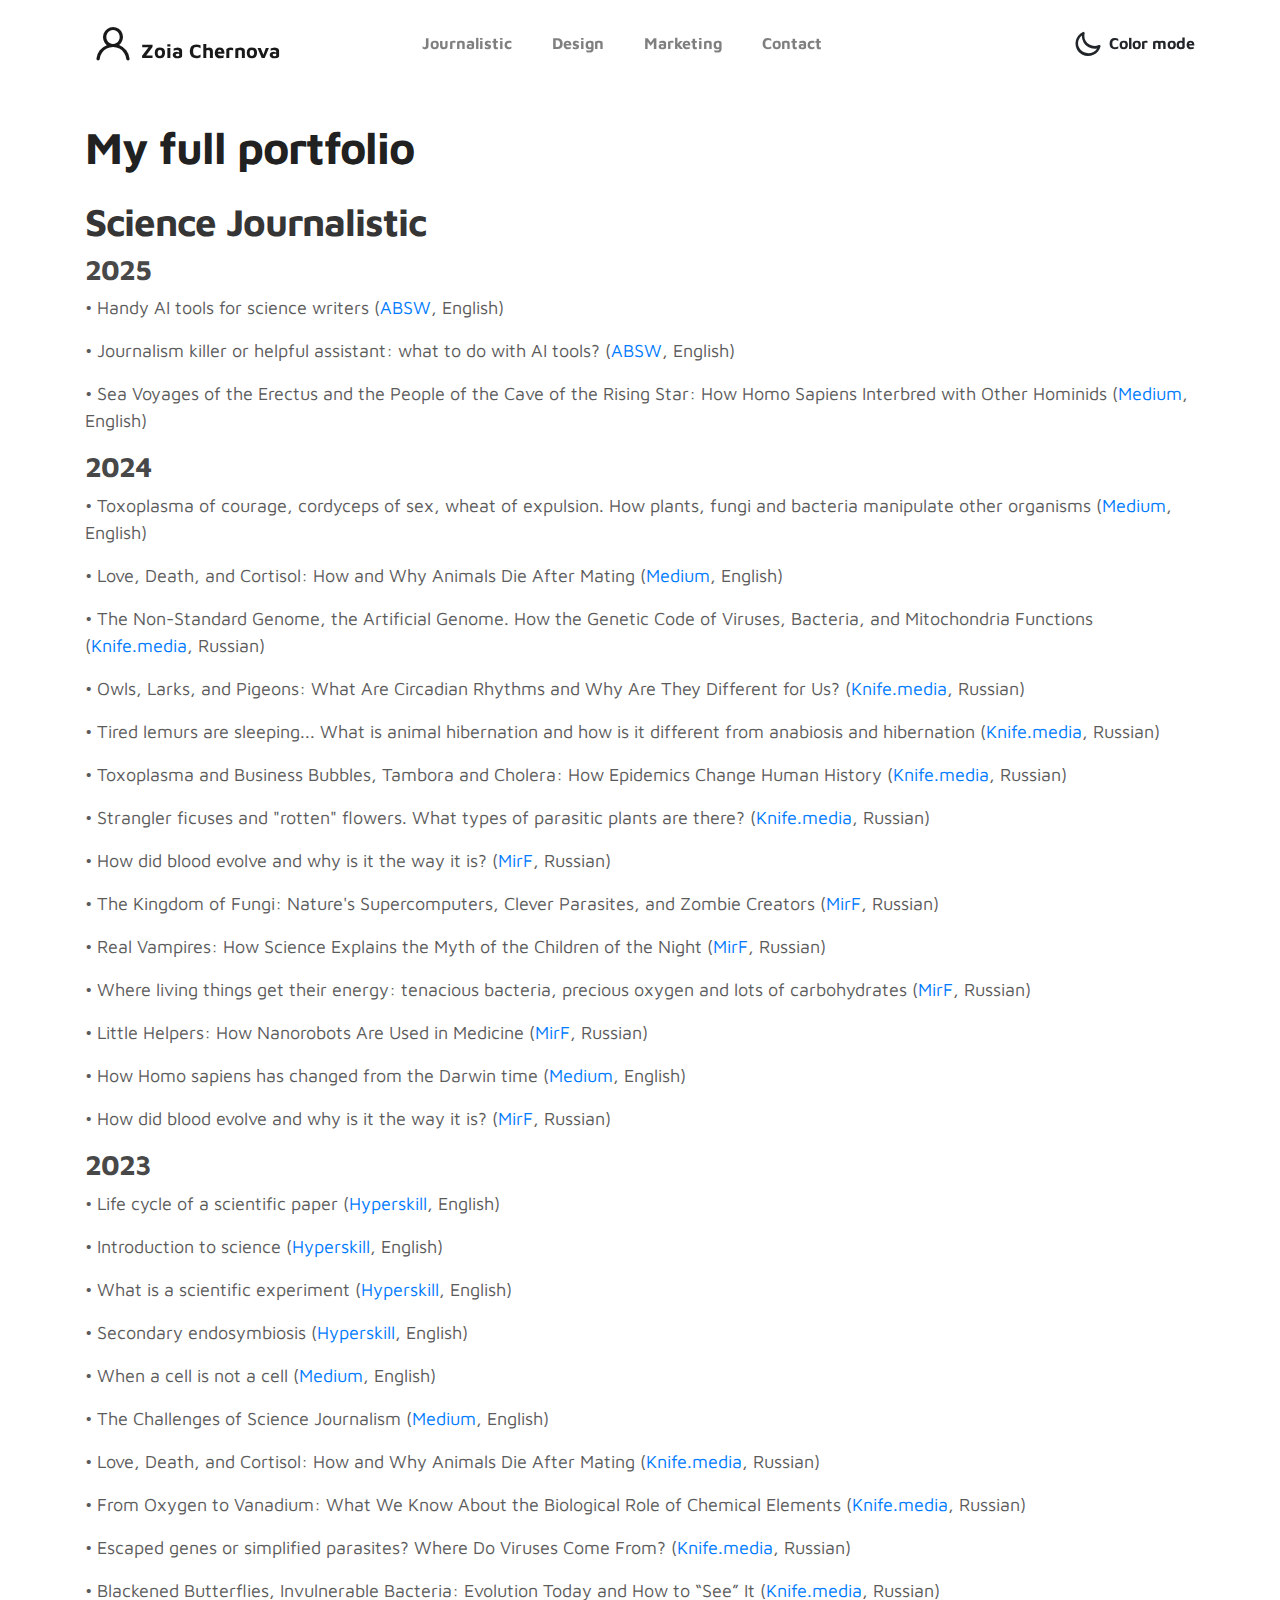
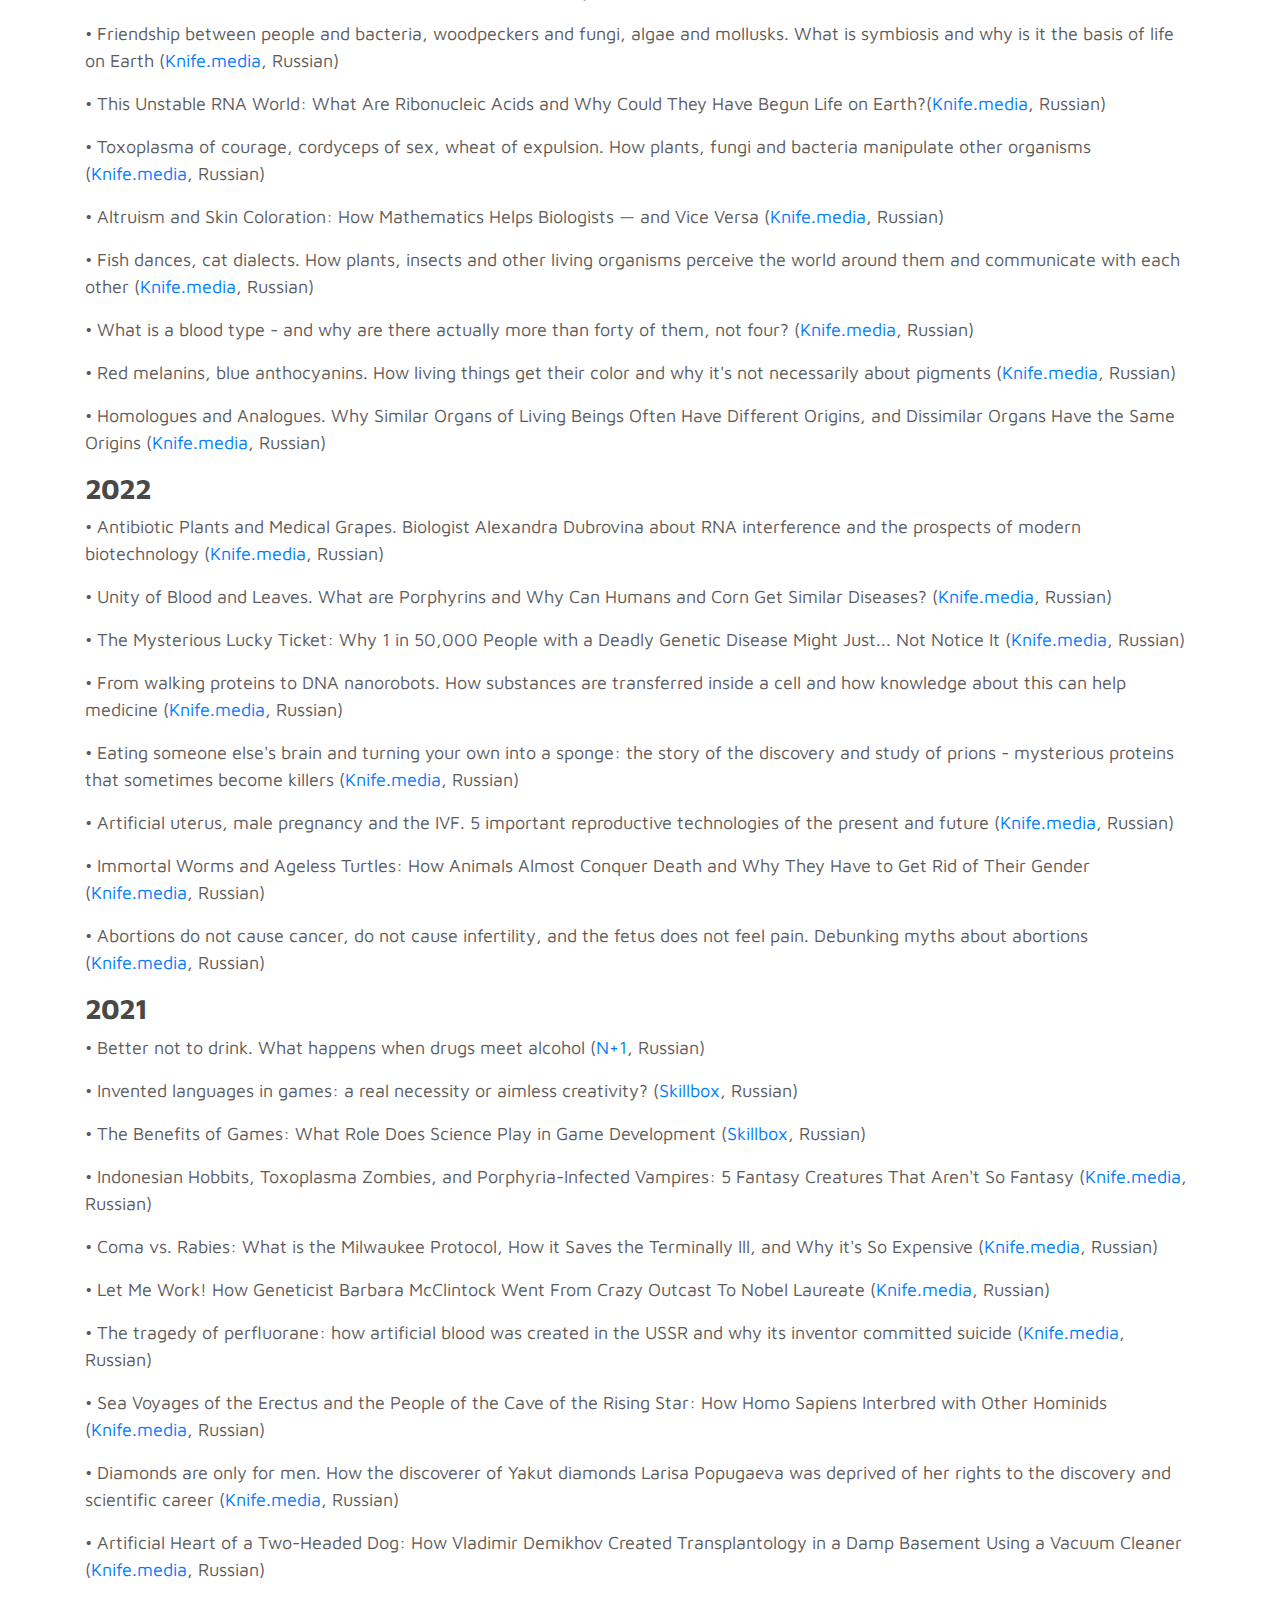
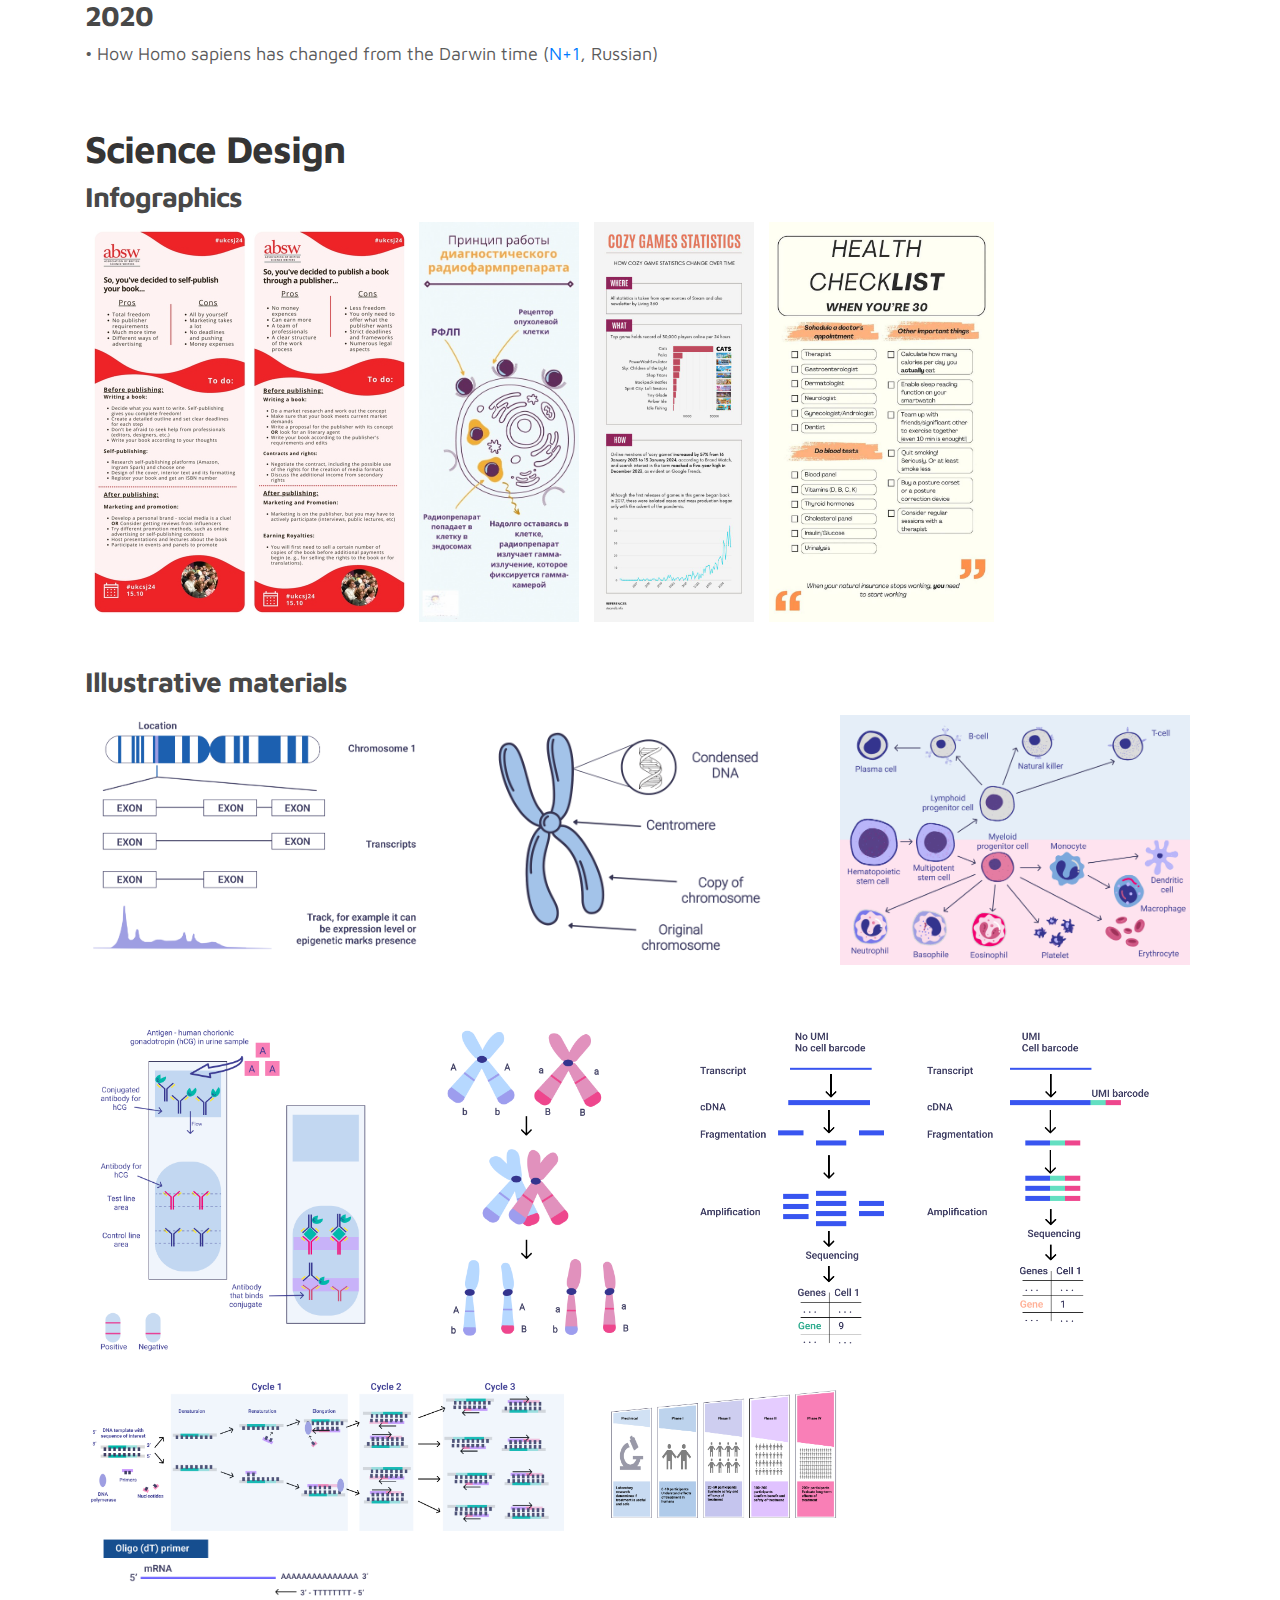
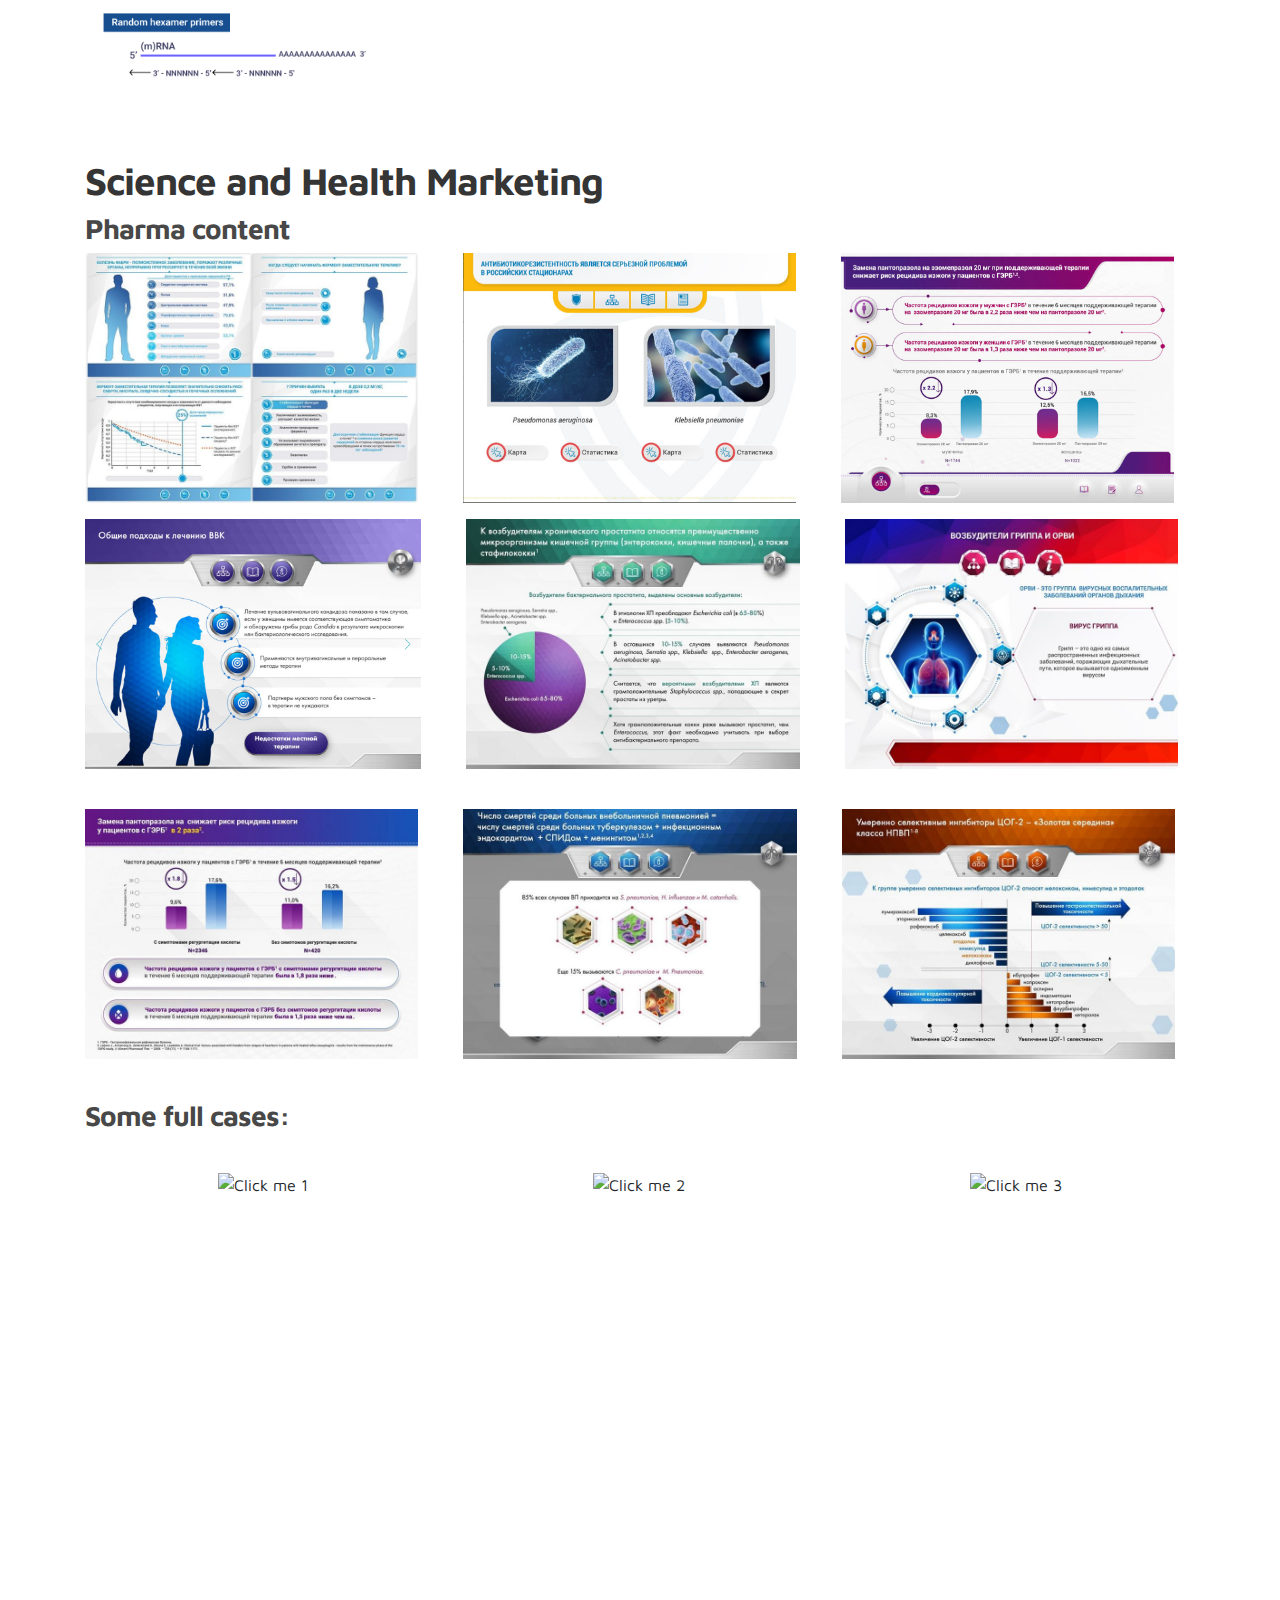
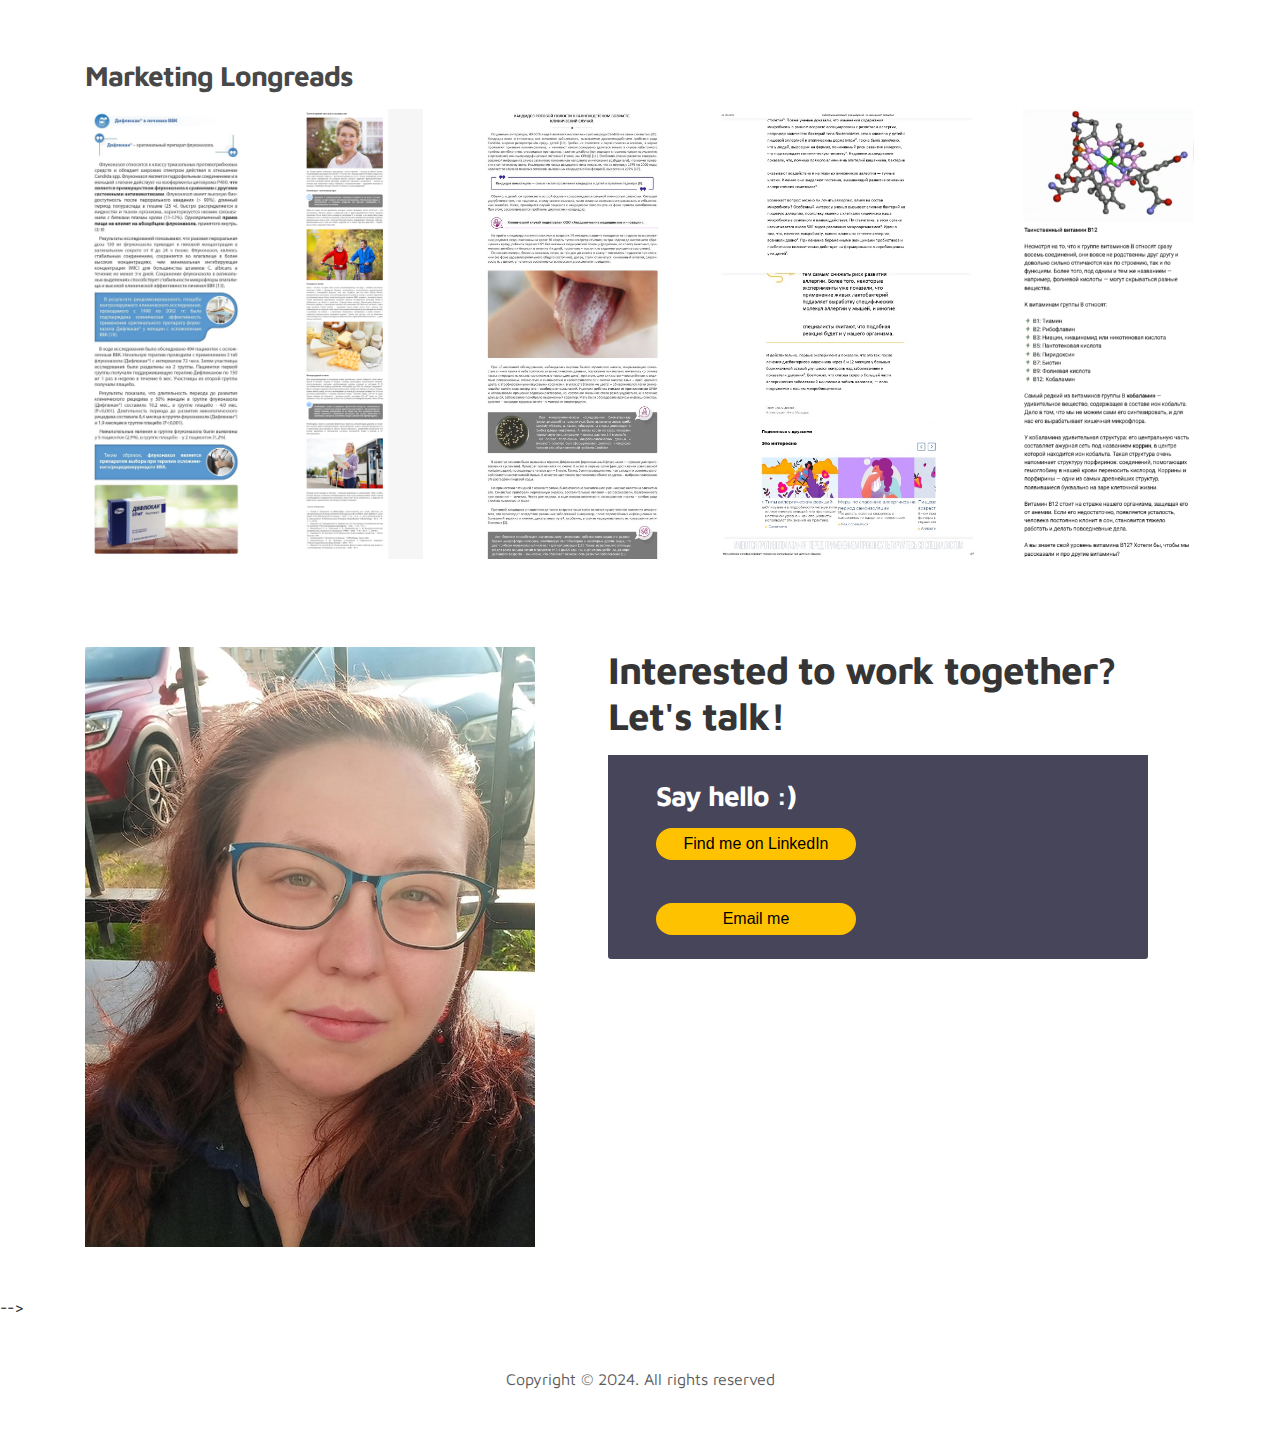
==== commit a82cb13d: "absw" ====
--- a/portfolio.html
+++ b/portfolio.html
@@ -146,6 +146,7 @@
             <div class="timeline">
                 <div class="timeline-item">
                   <h3>2025</h3>
+                  <p>&#8226 Handy AI tools for science writers (<a href="https://www.absw.org.uk/resources/handy-ai-tools-for-science-writers">ABSW</a>, English)</p>
                   <p>&#8226 Journalism killer or helpful assistant: what to do with AI tools? (<a href="https://www.absw.org.uk/articles/what-to-do-with-ai-tools">ABSW</a>, English)</p>
                   <p>&#8226 Sea Voyages of the Erectus and the People of the Cave of the Rising Star: How Homo Sapiens Interbred with Other Hominids (<a href="https://medium.com/@zoia_chernova/sea-voyages-of-the-erectus-and-the-people-of-the-cave-of-the-rising-star-how-homo-sapiens-44fd81ed0ca2">Medium</a>, English)</p>
                     <h3>2024</h3>
@@ -325,22 +326,7 @@
                         <button class="close-button" data-close="overlay2">Close</button>
                       </div>
                     </div>  
-                     <div id="overlay4" class="overlay hidden">
-                      <div class="overlay-content">
-                        <div class="column">
-                          <h2>Pharmaceutical Production</h2>
-                          <p>S: лабораторная служба с полумертвыми соцсетями, из которой нет переходов на сайт и оформления заказов, а еще нет лояльности и узнаваемости бренда в соцсетях
-                            <br> T: увеличить количество подписчиков и вовлеченность пользователей
-                            <br>A: переделали контент-план, поменяв ТОВ и взяв курс на недушную экспертность - карточки и инфографики, которые хочется репостить (популярная медицина без уклона в чрезмерную научность), внедрили контент для более молодой аудитории (короткие видео, мемы, конкурсы)                          
-                            <br>:</p>
-                        </div>
-                        <div class="column">
-                          <h2>Image Column</h2>
-                          <img src="example4.jpg" alt="Example 2" class="overlay-image">
-                        </div>
-                        <button class="close-button" data-close="overlay4">Close</button>
-                      </div>
-                    </div>   
+                     
                       <p></p>    
                 <div class="timeline-item">
                     <h3>Marketing Longreads</h3>
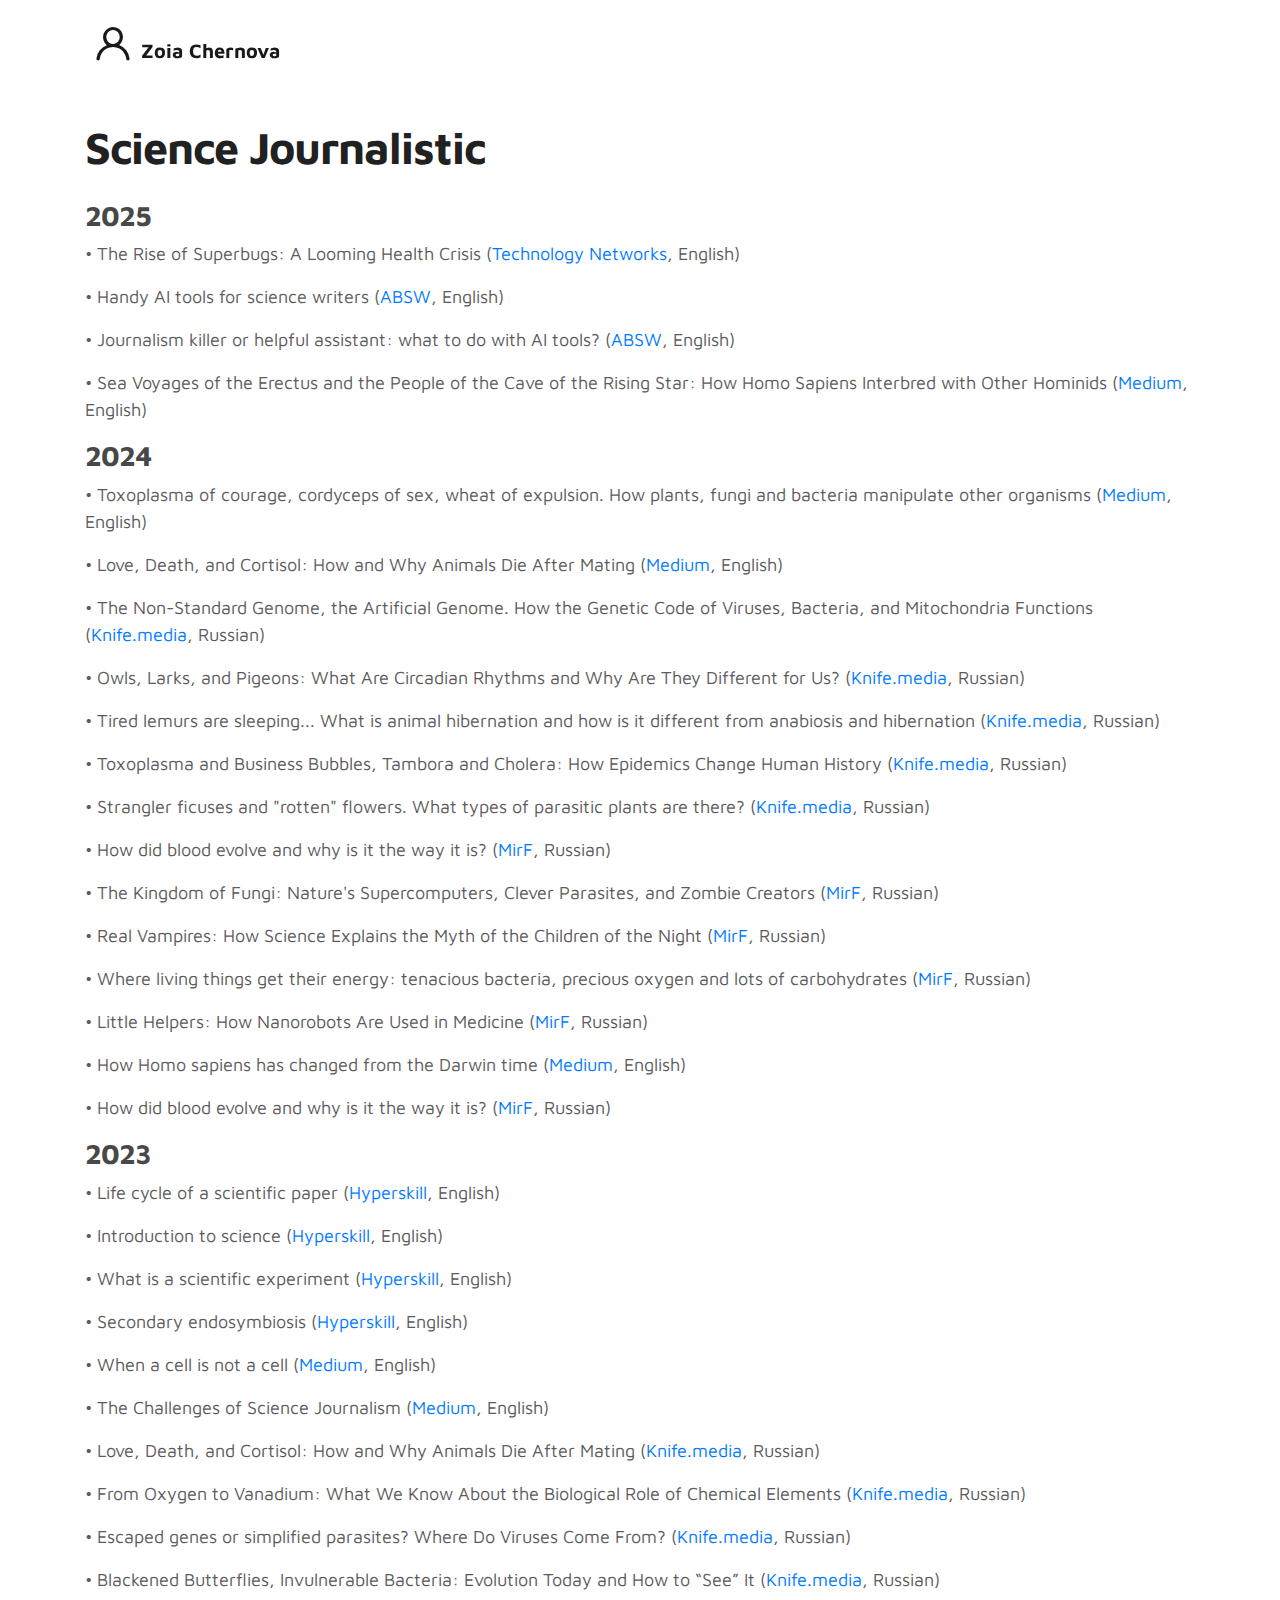
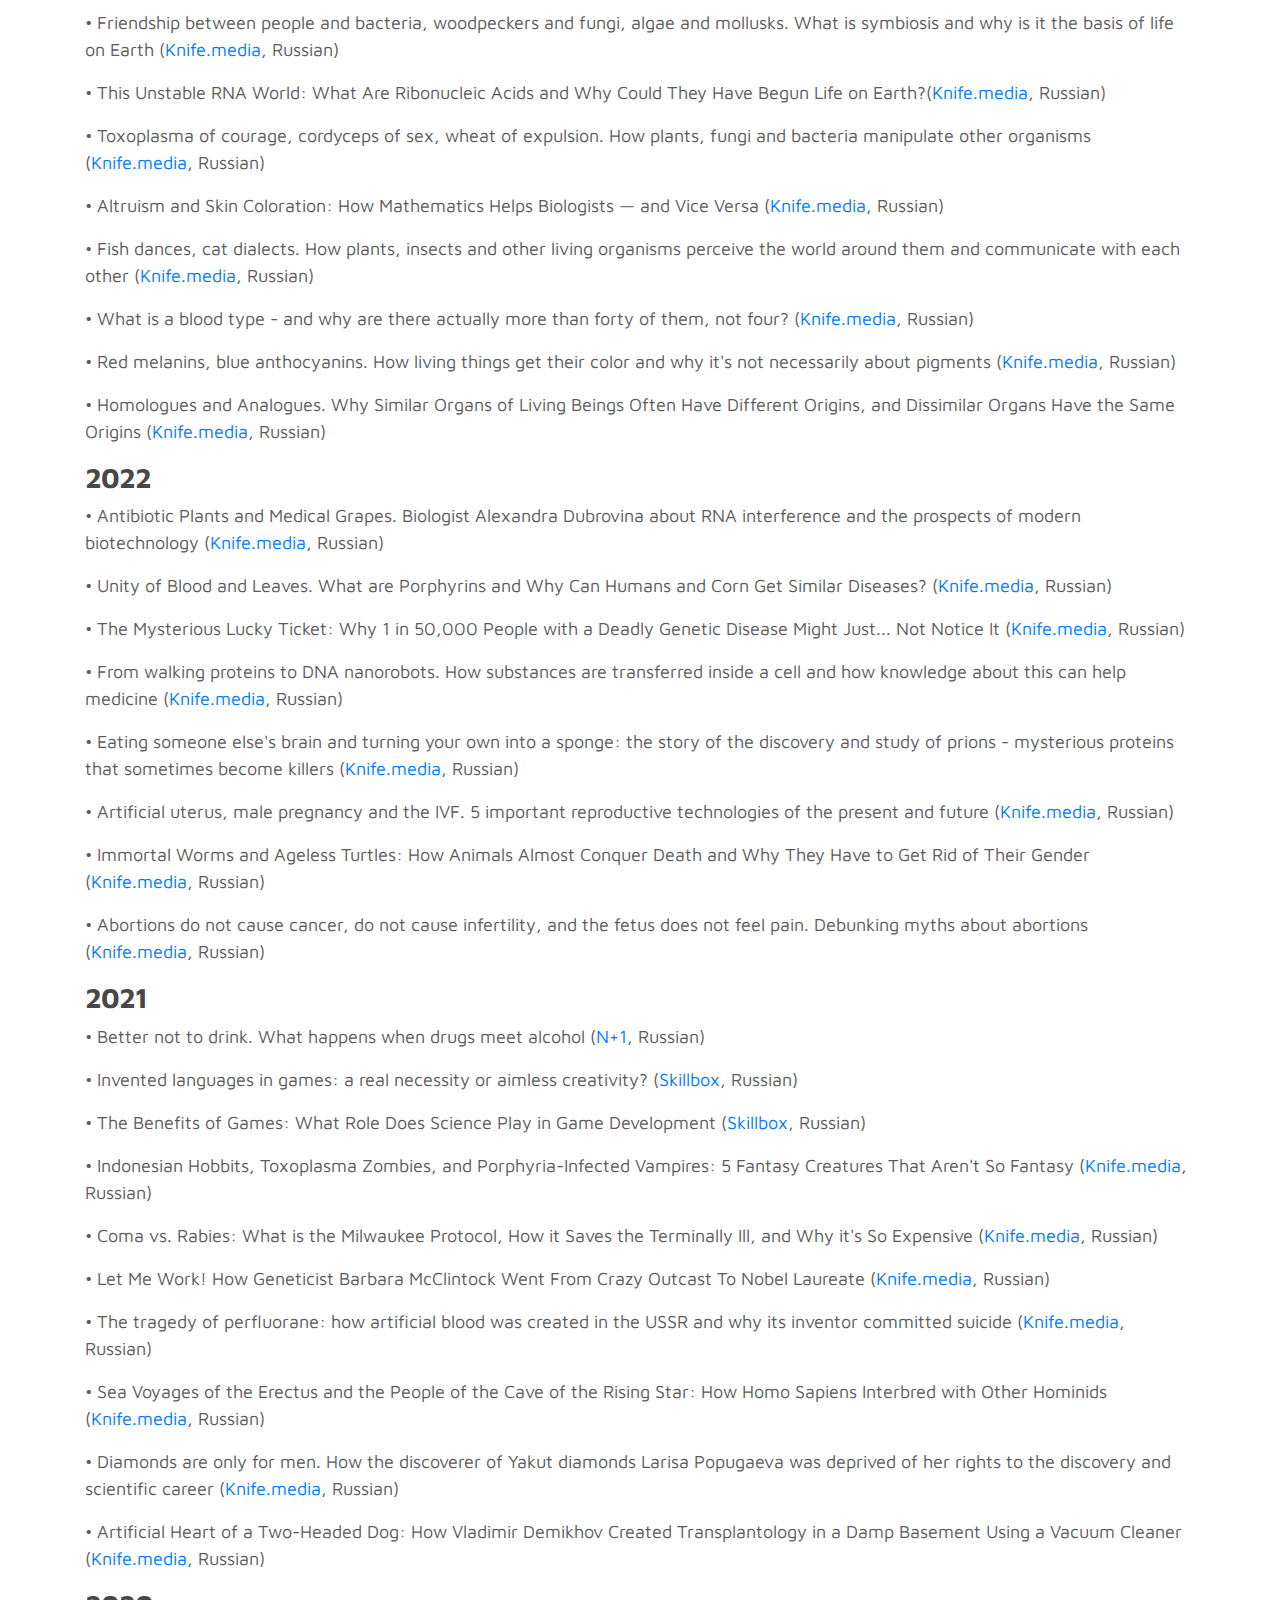
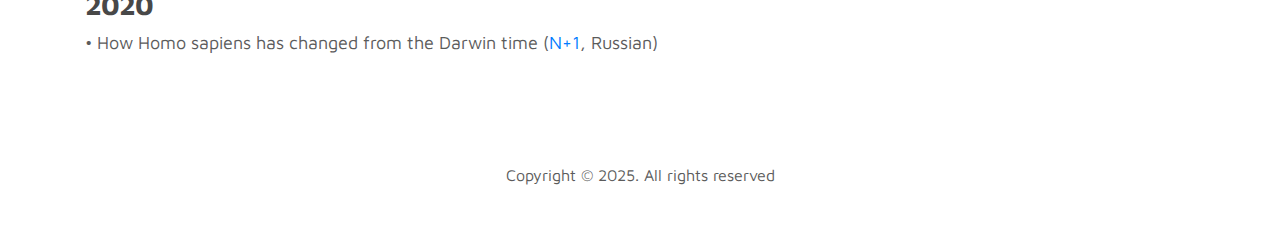
==== commit 906e9578: "wo scicom" ====
--- a/portfolio.html
+++ b/portfolio.html
@@ -15,75 +15,7 @@
 
     <!-- MAIN STYLE -->
     <link rel="stylesheet" href="css/tooplate-style.css">
-    <style> 
-    .clickable-image {
-		cursor: pointer;
-		display: block;
-		margin: 20px auto;
-	  }
-	  
-	  .overlay {
-		position: fixed;
-		top: 0;
-		left: 0;
-		width: 100%;
-		height: 100%;
-		background-color: rgba(0, 0, 0, 0.8);
-		display: flex;
-		justify-content: center;
-		align-items: center;
-		z-index: 1000;
-	  }
-	  
-	  .overlay.hidden {
-		display: none;
-	  }
-	  
-	  .overlay-content {
-		background: white;
-		padding: 20px;
-		border-radius: 8px;
-		max-width: 1000px;
-		display: flex;
-		gap: 20px;
-	  }
-	  
-	  .column {
-		flex: 1;
-	  }
-	  
-	  .column img {
-		width: auto;
-		border-radius: 8px;
-	  }
-	  
-	  .close-button {
-		margin-top: 20px;
-		background: #ffc200;
-		color: black;
-		border: none;
-		padding: 10px 20px;
-		cursor: pointer;
-		border-radius: 5px;
-		align-self: center;
-	  }
-	  
-	  .close-button:hover {
-		background: #ffc200;
-	  }
 
-    .image-container {
-  display: flex;
-  justify-content: center;
-  gap: 20px;
-  margin-top: 20px;
-}
-
-.clickable-image {
-  cursor: pointer;
-  display: inline-block;
-}
-    </style>
   </head>
   <body>
     
@@ -97,55 +29,22 @@
               <span class="navbar-toggler-icon"></span>
               <span class="navbar-toggler-icon"></span>
           </button>
-
-          <div class="collapse navbar-collapse" id="navbarNav">
-              <ul class="navbar-nav mx-auto">
-                <a href="#journalistic" class="nav-link"><span data-hover="Journalistic">Journalistic</span></a>
-                <a href="#design" class="nav-link"><span data-hover="Design">Design</span></a>
-              <a href="#marketing" class="nav-link"><span data-hover="Marketing">Marketing</span></a> 
-                 <a href="#contact" class="nav-link"><span data-hover="Contact">Contact</span></a>  
-                  </li>
-              </ul>
-
-              <ul class="navbar-nav ml-lg-auto">
-                  <div class="ml-lg-4">
-                    <div class="color-mode d-lg-flex justify-content-center align-items-center">
-                      <i class="color-mode-icon"></i>
-                      Color mode
-                    </div>
-                  </div>
-              </ul>
+              
           </div>
       </div>
   </nav>
-  <style>
-    .libutton {
-      display: flex;
-      flex-direction: column;
-      justify-content: center;
-      padding: 7px;
-      text-align: center;
-      outline: none;
-      text-decoration: none !important;
-      color: #000000 !important;
-      width: 200px;
-      height: 32px;
-      border-radius: 16px;
-      background-color: #ffc200;
-      font-family: "SF Pro Text", Helvetica, sans-serif;
-    }
-  </style>   
+
  
 
     <div class="container">
       
         <section id="journalistic">
           <p><br></p>
-          <h1>My full portfolio</h1>
-            <h2>Science Journalistic</h2>
+            <h1>Science Journalistic</h1>
             <div class="timeline">
                 <div class="timeline-item">
                   <h3>2025</h3>
+                  <p>&#8226 The Rise of Superbugs: A Looming Health Crisis (<a href="https://www.technologynetworks.com/immunology/articles/the-rise-of-superbugs-a-looming-health-crisis-397968">Technology Networks</a>, English)</p>
                   <p>&#8226 Handy AI tools for science writers (<a href="https://www.absw.org.uk/resources/handy-ai-tools-for-science-writers">ABSW</a>, English)</p>
                   <p>&#8226 Journalism killer or helpful assistant: what to do with AI tools? (<a href="https://www.absw.org.uk/articles/what-to-do-with-ai-tools">ABSW</a>, English)</p>
                   <p>&#8226 Sea Voyages of the Erectus and the People of the Cave of the Rising Star: How Homo Sapiens Interbred with Other Hominids (<a href="https://medium.com/@zoia_chernova/sea-voyages-of-the-erectus-and-the-people-of-the-cave-of-the-rising-star-how-homo-sapiens-44fd81ed0ca2">Medium</a>, English)</p>
@@ -218,7 +117,7 @@
         </section>
         <section id="design">
           <p><br></p>
-        <h2>Science Design</h2>
+        <!-- <h2>Science Design</h2>
             <div class="timeline">
                 <div class="timeline-item">
                     <h3>Infographics</h3>
@@ -252,132 +151,27 @@
             <h2>Science and Health Marketing</h2>
             <div class="timeline">
                 <div class="timeline-item">
-                    <h3>Pharma content</h3>
-                    <img class="info" src="images/undraw/mark1.jpg" height="250px"></img> &nbsp; &nbsp;&nbsp;&nbsp;&nbsp;&nbsp;
                     <img class="info" src="images/undraw/mark2.png" height="250px"></img> &nbsp; &nbsp;&nbsp;&nbsp;&nbsp;&nbsp;
-                    <img class="info" src="images/undraw/mark3.png" height="250px"></img> 
+                    <img class="info" src="images/undraw/mark3.png" height="250px"></img> &nbsp; &nbsp;&nbsp;&nbsp;&nbsp;&nbsp;
+                    <img class="info" src="images/undraw/mark5.jpg" height="250px"></img> &nbsp; &nbsp;&nbsp;&nbsp;&nbsp;&nbsp;
                     <p></p>
-                    <img class="info" src="images/undraw/mark4.png" height="250px"></img> &nbsp; &nbsp;&nbsp;&nbsp;&nbsp;&nbsp;
-                    <img class="info" src="images/undraw/mark5.jpg" height="250px"></img> &nbsp; &nbsp;&nbsp;&nbsp;&nbsp;&nbsp;
                     <img class="info" src="images/undraw/mark6.jpg" height="250px"></img> &nbsp; &nbsp;&nbsp;&nbsp;&nbsp;&nbsp;
-                    <p></p>
                     <img class="info" src="images/undraw/mark7.jpg" height="250px"></img> &nbsp; &nbsp;&nbsp;&nbsp;&nbsp;&nbsp;
-                    <img class="info" src="images/undraw/mark11.jpg" height="250px"></img> &nbsp; &nbsp;&nbsp;&nbsp;&nbsp;&nbsp;
                     <img class="info" src="images/undraw/mark12.jpg" height="250px"></img> &nbsp; &nbsp;&nbsp;&nbsp;&nbsp;&nbsp;
                     <p></p>
                   </div>
-                <div class="timeline-item">
-                    <h3>Some full cases:</h3>
-                    <div class="image-container">
-                      <img src="images/project/case 1.png" alt="Click me 1" id="mainImage1" class="clickable-image" data-overlay="overlay1" height="450px">
-                      <img src="images/project/case 2.png" alt="Click me 2" id="mainImage2" class="clickable-image" data-overlay="overlay2" height="450px">
-                      <img src="images/project/case 3.png" alt="Click me 3" id="mainImage3" class="clickable-image" data-overlay="overlay3" height="450px">
-                    <!--  <img src="images/project/case 4.png" alt="Click me 4" id="mainImage4" class="clickable-image" data-overlay="overlay4" height="450px"> -->
-                  </div>
-                  
-                    <!-- Overlay 1 -->
-                    <div id="overlay1" class="overlay hidden">
-                      <div class="overlay-content">
-                        <div class="column">
-                          <h2>Laboratory services SMM</h2>
-                          <p><b>Situation</b>: abandoned social networks, no transitions to the site and order placement, no loyalty and brand recognition in social networks
-                            <br><b>Task</b>: increase the number of subscribers and user engagement
-                            <br><b>Actions</b>: <br> &#8226 define the target audience <br> &#8226 remake the content plan <br> &#8226 change the TOV and took a course on expertise - make cards and infographics customers want to repost (popular medicine without a bias towards excessive complexity) <br> &#8226 introduced content for a younger audience (short videos, memes, contests) </p>
-                        </div>
-                        <div class="column">
-                          <h2>Results:</h2>
-                          <p>regular growth of live audience, an average 3x increase in subscribers and an average 2.5x increase in engagement</p>
-                          <img src="images/undraw/lab.png" alt="Example 1" class="overlay-image" height="450px">
-                        </div>
-                        <button class="close-button" data-close="overlay1">Close</button>
-                      </div>
-                    </div>
-                
-                    <div id="overlay2" class="overlay hidden">
-                      <div class="overlay-content">
-                        <div class="column">
-                          <h2>Newsroom from scratch</h2>
-                          <p><b>Situation</b>: desire to create a journalistic newsroom about figure skating from scratch - there was no idea, no place, only a small team
-                            <br><b>Task</b>: create social networks from scratch, fill them with content that stands out from other newsrooms, increase a live audience, as well as recognition among potential commercial partners
-                            <br><b>Actions</b>: <br> &#8226 define the target audience <br> &#8226 created a strategy for brand development in the short and long term <br> &#8226 began to build up a pool of potential partners by interviewing them<br> &#8226 created a special visual style and content plan<br> &#8226 developed, edited and published the magazine as a editor-in-chief</p>
-                        </div>
-                        <div class="column">
-                          <h2>Results:</h2>
-                          <p>Reached out to bloggers for advertising through barter, created high-quality content, monthly customer coverage more than 100K users in one year, launched a magazine, conducted 7 interviews, increased brand loyality</p>
-                          <img src="images/undraw/fk.png" alt="Example 2" class="overlay-image" height="250px">
-                        </div>
-                        <button class="close-button" data-close="overlay2">Close</button>
-                      </div>
-                    </div>  
-                       
-                    <div id="overlay3" class="overlay hidden">
-                      <div class="overlay-content">
-                        <div class="column">
-                          <h2>Science blog</h2>
-                          <p><b>Situation</b>: development of a scientific blog on a social network with a zero advertising budget
-                            <br><b>Task</b>: create brand from scratch, fill social network with content that stands out from competitors, build a live audience without using paid advertising
-                            <br><b>Actions</b>: <br> &#8226 defined the target audience <br> &#8226 created a brand development strategy <br> &#8226 created a special visual style and content plan<br> &#8226 created a user path and funnel </p>
-                        </div>
-                        <div class="column">
-                          <h2>Results:</h2>
-                          <p>1K+ subscribers based on mutual reposts and advertising for barter. Completely carried out the branding process, created high-quality content and visuals, impressions per year 277.9 thousand. 4 advertising contracts signed</p>
-                          <img src="images/undraw/sci.png" alt="Example 2" class="overlay-image" height="250px">
-                        </div>
-                        <button class="close-button" data-close="overlay2">Close</button>
-                      </div>
-                    </div>  
-                     
-                      <p></p>    
-                <div class="timeline-item">
-                    <h3>Marketing Longreads</h3>
-                    <p></p>
-                    <img class="info" src="images/undraw/long3.jpg" height="450px"></img> &nbsp; &nbsp;&nbsp;&nbsp;&nbsp;&nbsp;&nbsp;&nbsp;
-                    <img class="info" src="images/undraw/long4.jpg" height="450px"></img> &nbsp; &nbsp;&nbsp;&nbsp;&nbsp;&nbsp;&nbsp;&nbsp;
-                    <img class="info" src="images/undraw/long5.jpg" height="450px"></img> &nbsp; &nbsp;&nbsp;&nbsp;&nbsp;&nbsp;
-                    <img class="info" src="images/undraw/long6.jpg" height="450px"></img> &nbsp; &nbsp;&nbsp;&nbsp;&nbsp;&nbsp;
-                    <img class="info" src="images/undraw/long7.png" height="450px"></img> &nbsp; &nbsp;&nbsp;&nbsp;&nbsp;&nbsp;
-                    <p></p>
-                  </div>
-        </section> 
+
+        </section> -->
 
     </div>
 </body>
-<section class="contact py-5" id="contact">
-  <div class="container">
-    <div class="row">
-      
-      <div class="col-lg-5 mr-lg-5 col-12">
-        <div class="w-100">
-          <img src="images/undraw/me.jpg"></img>
-        </div>
-       
-      </div>
-
-      <div class="col-lg-6 col-12">
-        <div class="contact-form">
-          <h2 class="mb-4">Interested to work together? Let's talk!</h2>
-          
-          <div class="contact-info d-flex justify-content-between align-items-center py-4 px-lg-5">
-            <div class="contact-info-item">
-              <h3 class="mb-3 text-white">Say hello :) </h3>
-              <a class="libutton" href="https://www.linkedin.com/comm/mynetwork/discovery-see-all?usecase=PEOPLE_FOLLOWS&followMember=chernova-zoya-science-communicator" target="_blank">Find me on LinkedIn</a>
-             <p><br></p>
-              <a class="libutton" href="" target="_blank">Email me</a>
-
-            </div>
-        </div>
-      </div>
-
-    </div>
-  </div>
-</section> -->
-        <!-- FOOTER -->
+     
         <footer class="footer py-5">
             <div class="container">
                  <div class="row">
   
                       <div class="col-lg-12 col-12">                                
-                          <p class="copyright-text text-center">Copyright &copy; 2024. All rights reserved</p>
+                          <p class="copyright-text text-center">Copyright &copy; 2025. All rights reserved</p>
                       </div>
                       
                  </div>
--- a/css/tooplate-style.css
+++ b/css/tooplate-style.css
@@ -40,7 +40,7 @@
   transition: all 0.4s ease;
 }
 a:hover {
-  color: #ffc200 !important;
+  color: #4db5db !important;
 }
 
 .navbar-brand .uil {
@@ -92,14 +92,14 @@
   transition: all 0.4s ease;
 }
 .custom-btn:hover {
-  color: #ffc200;
+  color: #4db5db;
 }
 .custom-btn.custom-btn-bg {
   background: #474559;
   color: #ffffff;
 }
 .custom-btn.custom-btn-bg:hover {
-  background: #ffc200;
+  background: #4db5db;
   color: #ffffff !important;
 }
 
@@ -116,7 +116,7 @@
 }
 
 .animated-item {
-  color: #ffc200;
+  color: #4db5db;
 }
 
 .animated-item {
@@ -214,7 +214,7 @@
 
 .navbar-light .navbar-nav .nav-link:focus,
 .navbar-light .navbar-nav .nav-link:hover {
-  color: #ffc200;
+  color: #4db5db;
   font-weight: bold;
 }
 .navbar-light .navbar-nav .nav-link:focus span,
@@ -296,7 +296,7 @@
   color: rgba(255, 255, 255, 0.8);
 }
 .dark-mode .navbar-light .navbar-nav .nav-link:hover {
-  color: #ffc200;
+  color: #4db5db;
 }
 .dark-mode .navbar[class*="headroom--not-top"] {
   background: #0c0c0d;
@@ -398,7 +398,7 @@
   font-size: inherit;
 }
 .owl-theme .owl-nav [class*=owl-]:hover {
-  color: #ffc200;
+  color: #4db5db;
 }
 .owl-theme .owl-dots .owl-dot {
   outline: none;
@@ -430,10 +430,10 @@
   height: 48px;
 }
 .contact-form .form-control:hover, .contact-form .form-control:focus {
-  border-color: #ffc200;
+  border-color: #4db5db;
 }
 .contact-form .submit-btn {
-  background: #ffc200;
+  background: #4db5db;
   border-radius: 50px;
   color: #ffffff;
   font-weight: bold;
@@ -462,7 +462,7 @@
   margin: 5px 0;
 }
 .social-links .uil:hover {
-  color: #ffc200;
+  color: #4db5db;
 }
 
 @media (min-width: 1270px) {
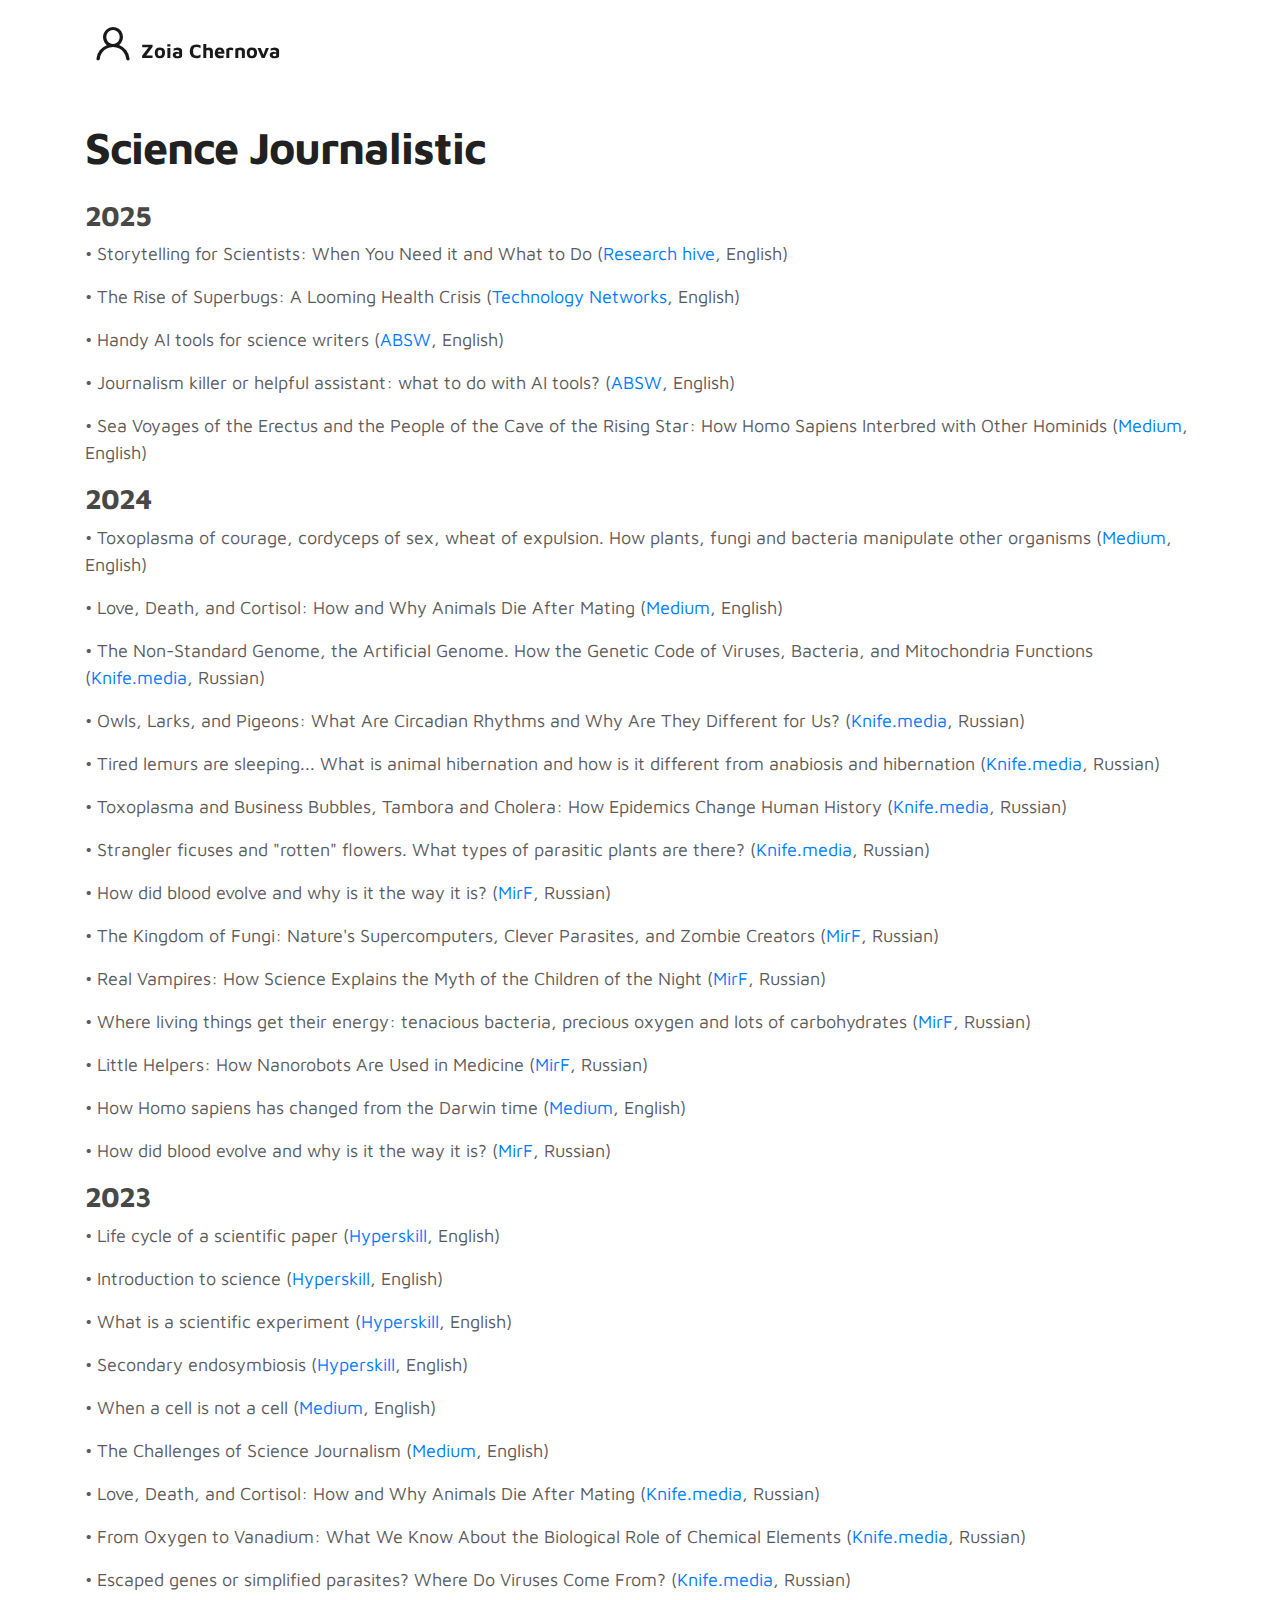
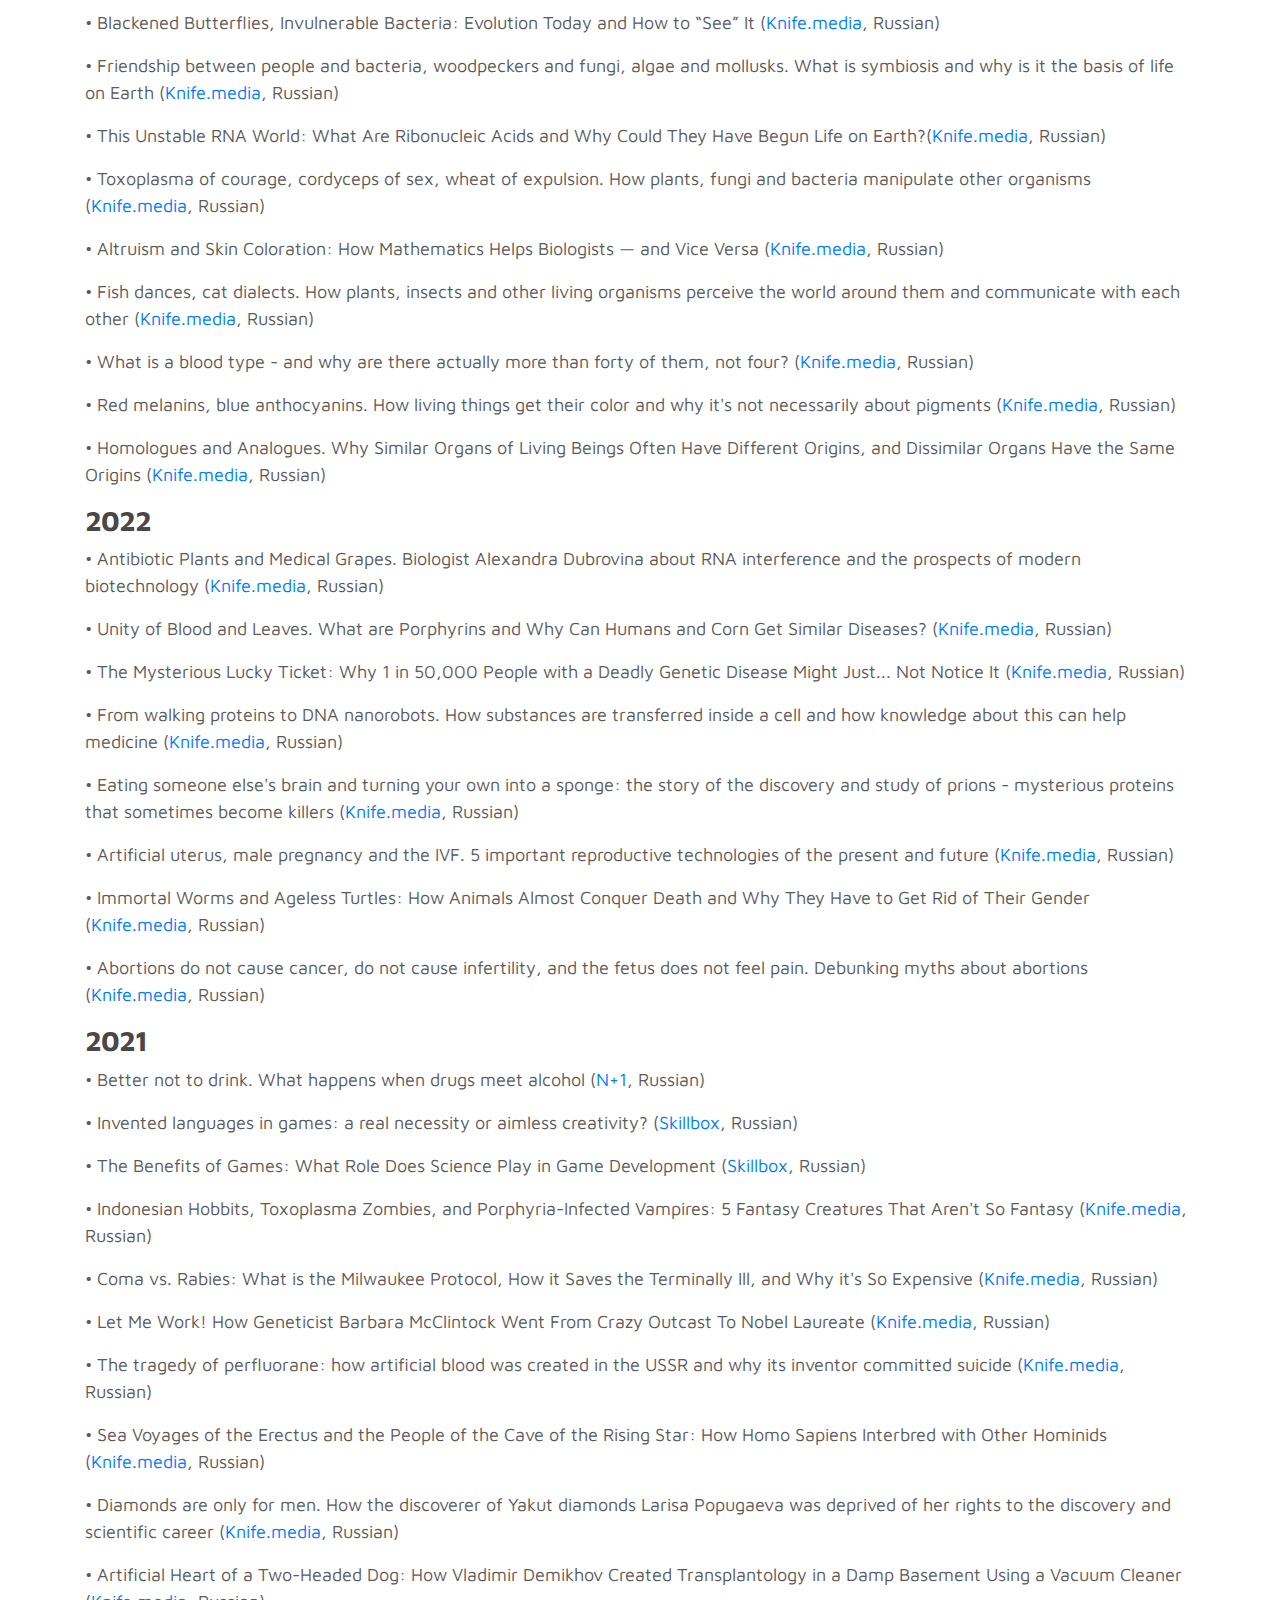
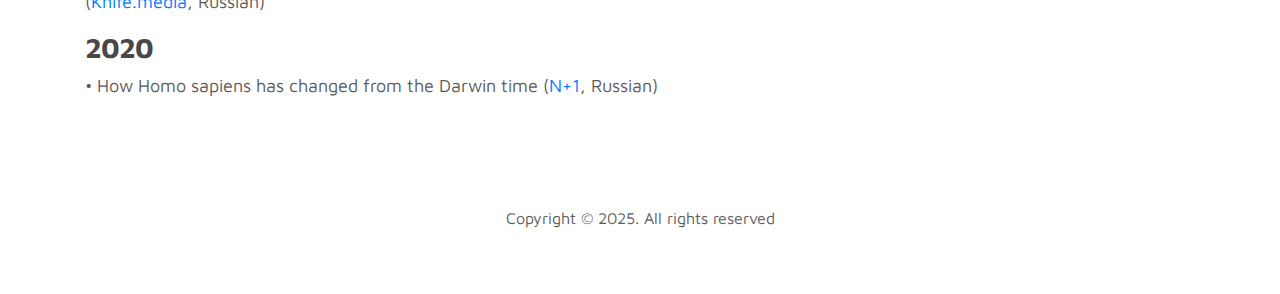
==== commit 9d9b8b3a: "story" ====
--- a/portfolio.html
+++ b/portfolio.html
@@ -44,6 +44,7 @@
             <div class="timeline">
                 <div class="timeline-item">
                   <h3>2025</h3>
+                  <p>&#8226 Storytelling for Scientists: When You Need it and What to Do (<a href="https://research-hive.com/2025/04/07/storytelling-for-scientists-when-you-need-it-and-what-to-do/">Research hive</a>, English)</p>
                   <p>&#8226 The Rise of Superbugs: A Looming Health Crisis (<a href="https://www.technologynetworks.com/immunology/articles/the-rise-of-superbugs-a-looming-health-crisis-397968">Technology Networks</a>, English)</p>
                   <p>&#8226 Handy AI tools for science writers (<a href="https://www.absw.org.uk/resources/handy-ai-tools-for-science-writers">ABSW</a>, English)</p>
                   <p>&#8226 Journalism killer or helpful assistant: what to do with AI tools? (<a href="https://www.absw.org.uk/articles/what-to-do-with-ai-tools">ABSW</a>, English)</p>
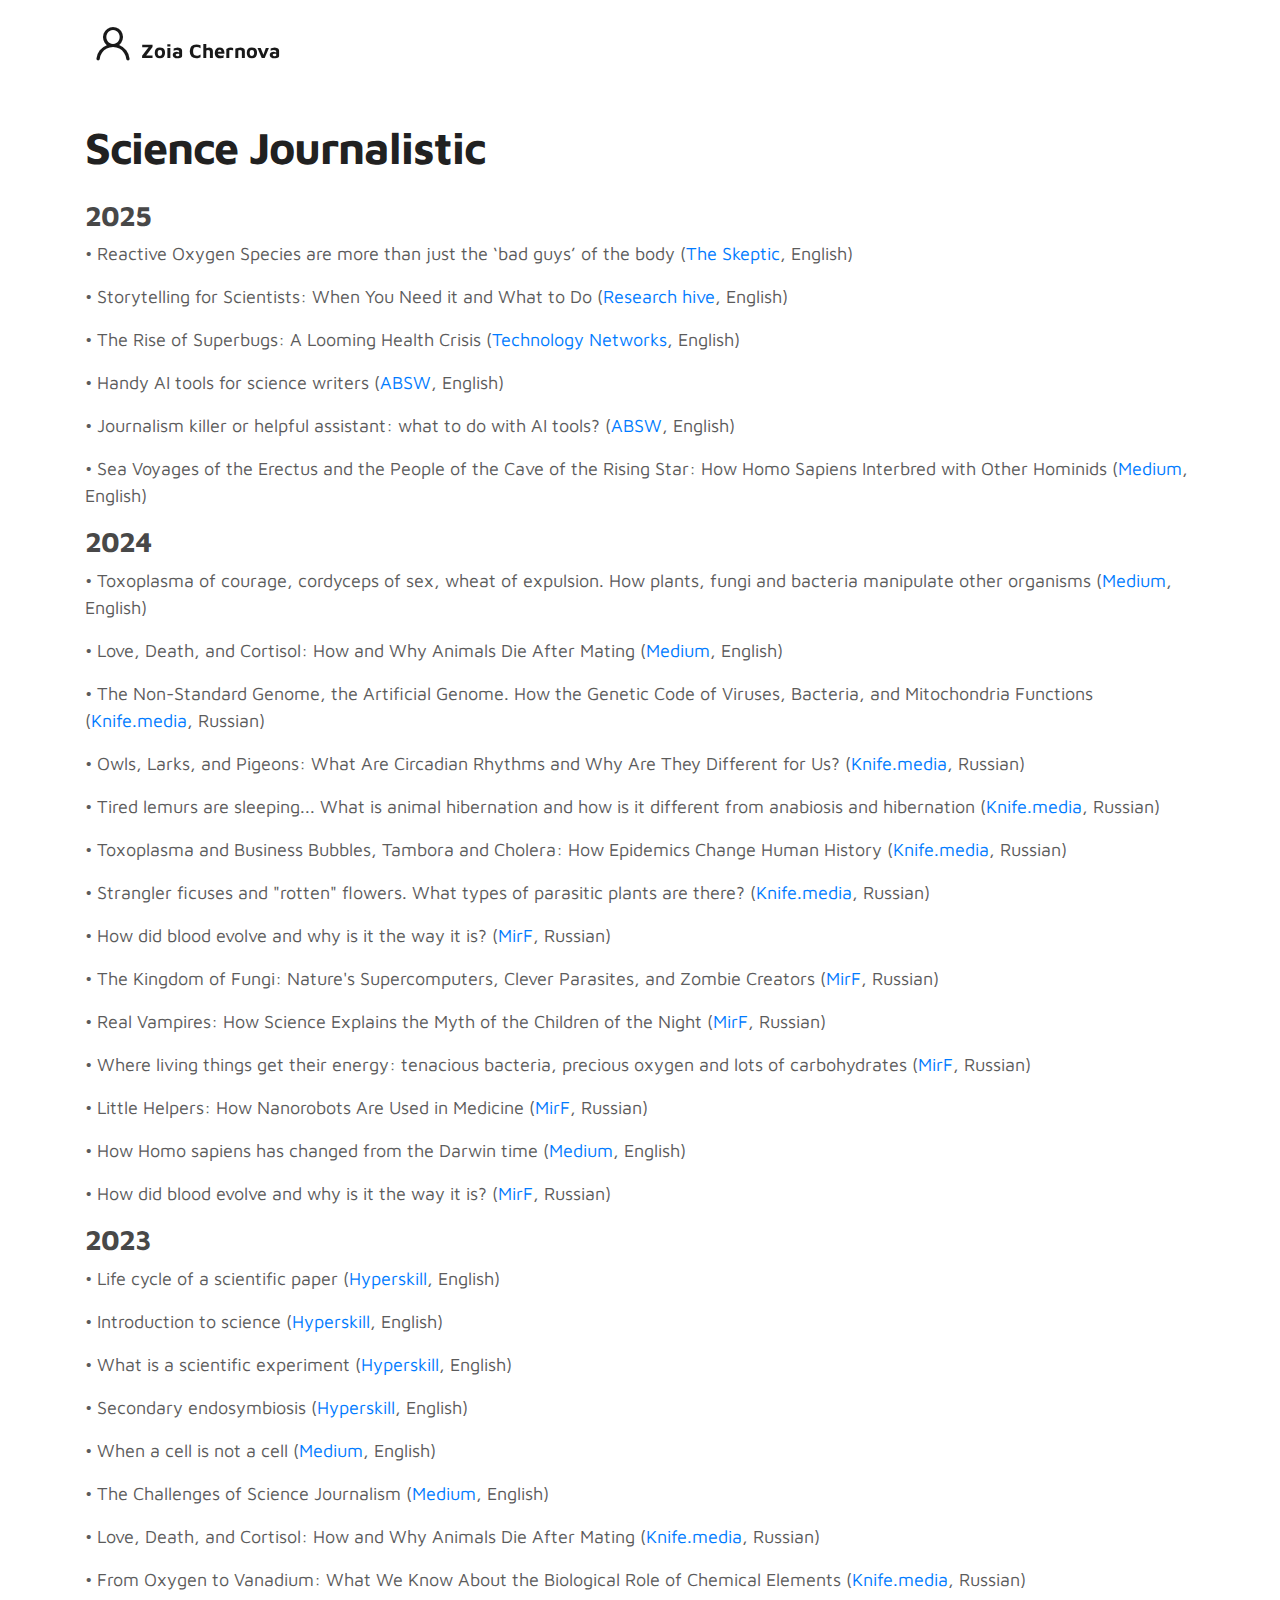
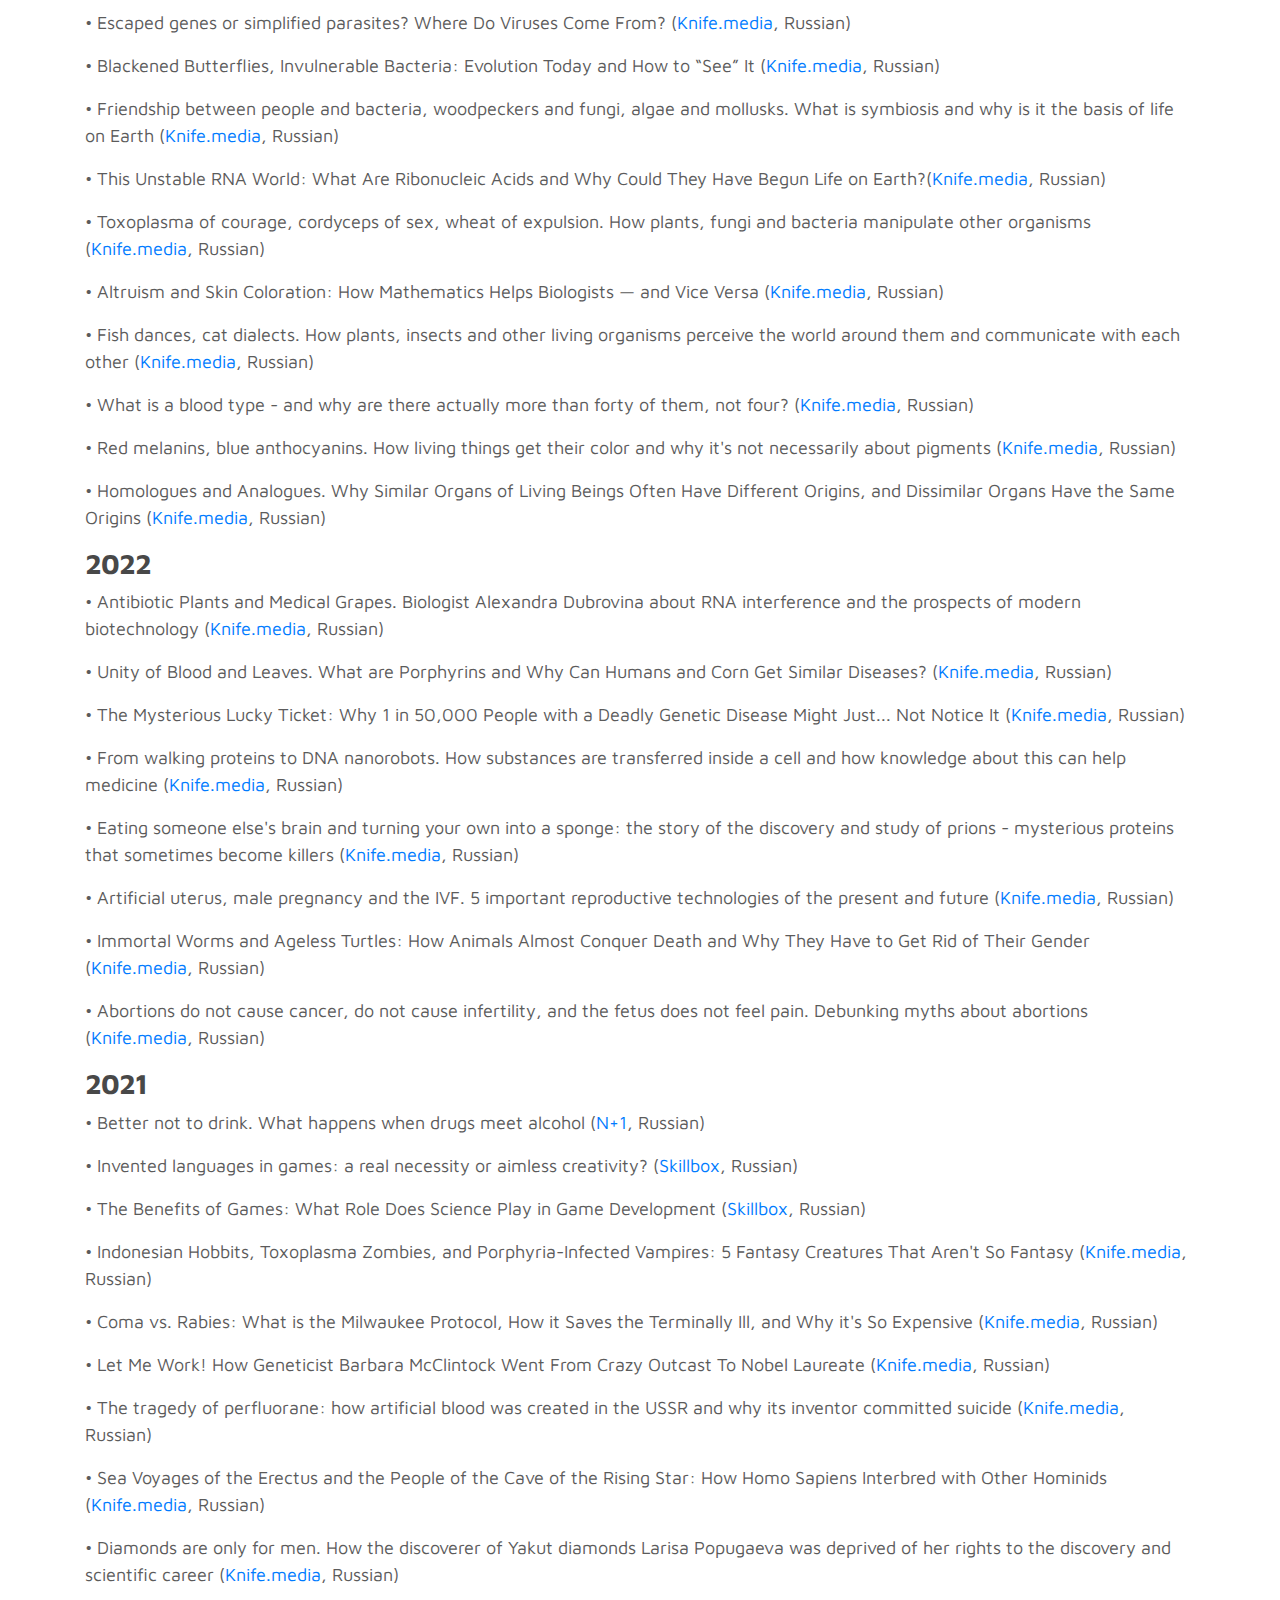
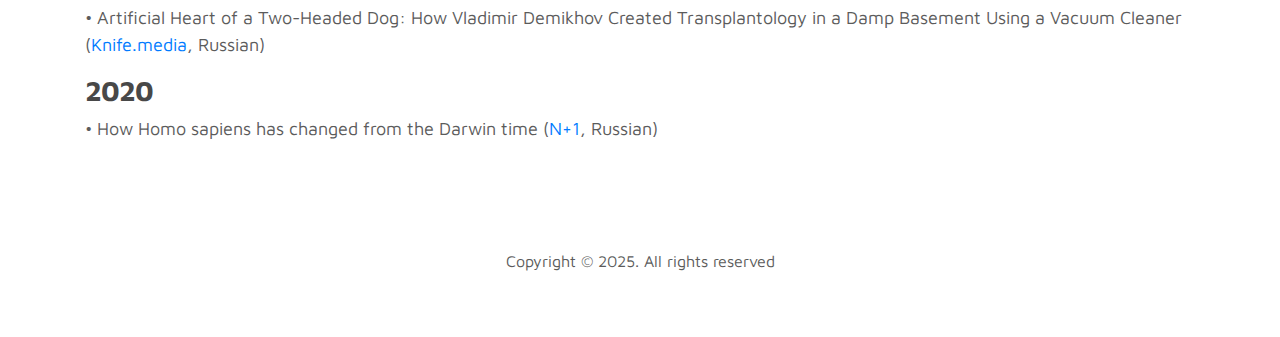
==== commit 8bcd57c2: "skeptic" ====
--- a/portfolio.html
+++ b/portfolio.html
@@ -44,6 +44,7 @@
             <div class="timeline">
                 <div class="timeline-item">
                   <h3>2025</h3>
+                  <p>&#8226 Reactive Oxygen Species are more than just the ‘bad guys’ of the body (<a href="https://www.skeptic.org.uk/2025/04/reactive-oxygen-species-are-more-than-just-the-bad-guys-of-the-body/">The Skeptic</a>, English)</p>
                   <p>&#8226 Storytelling for Scientists: When You Need it and What to Do (<a href="https://research-hive.com/2025/04/07/storytelling-for-scientists-when-you-need-it-and-what-to-do/">Research hive</a>, English)</p>
                   <p>&#8226 The Rise of Superbugs: A Looming Health Crisis (<a href="https://www.technologynetworks.com/immunology/articles/the-rise-of-superbugs-a-looming-health-crisis-397968">Technology Networks</a>, English)</p>
                   <p>&#8226 Handy AI tools for science writers (<a href="https://www.absw.org.uk/resources/handy-ai-tools-for-science-writers">ABSW</a>, English)</p>
